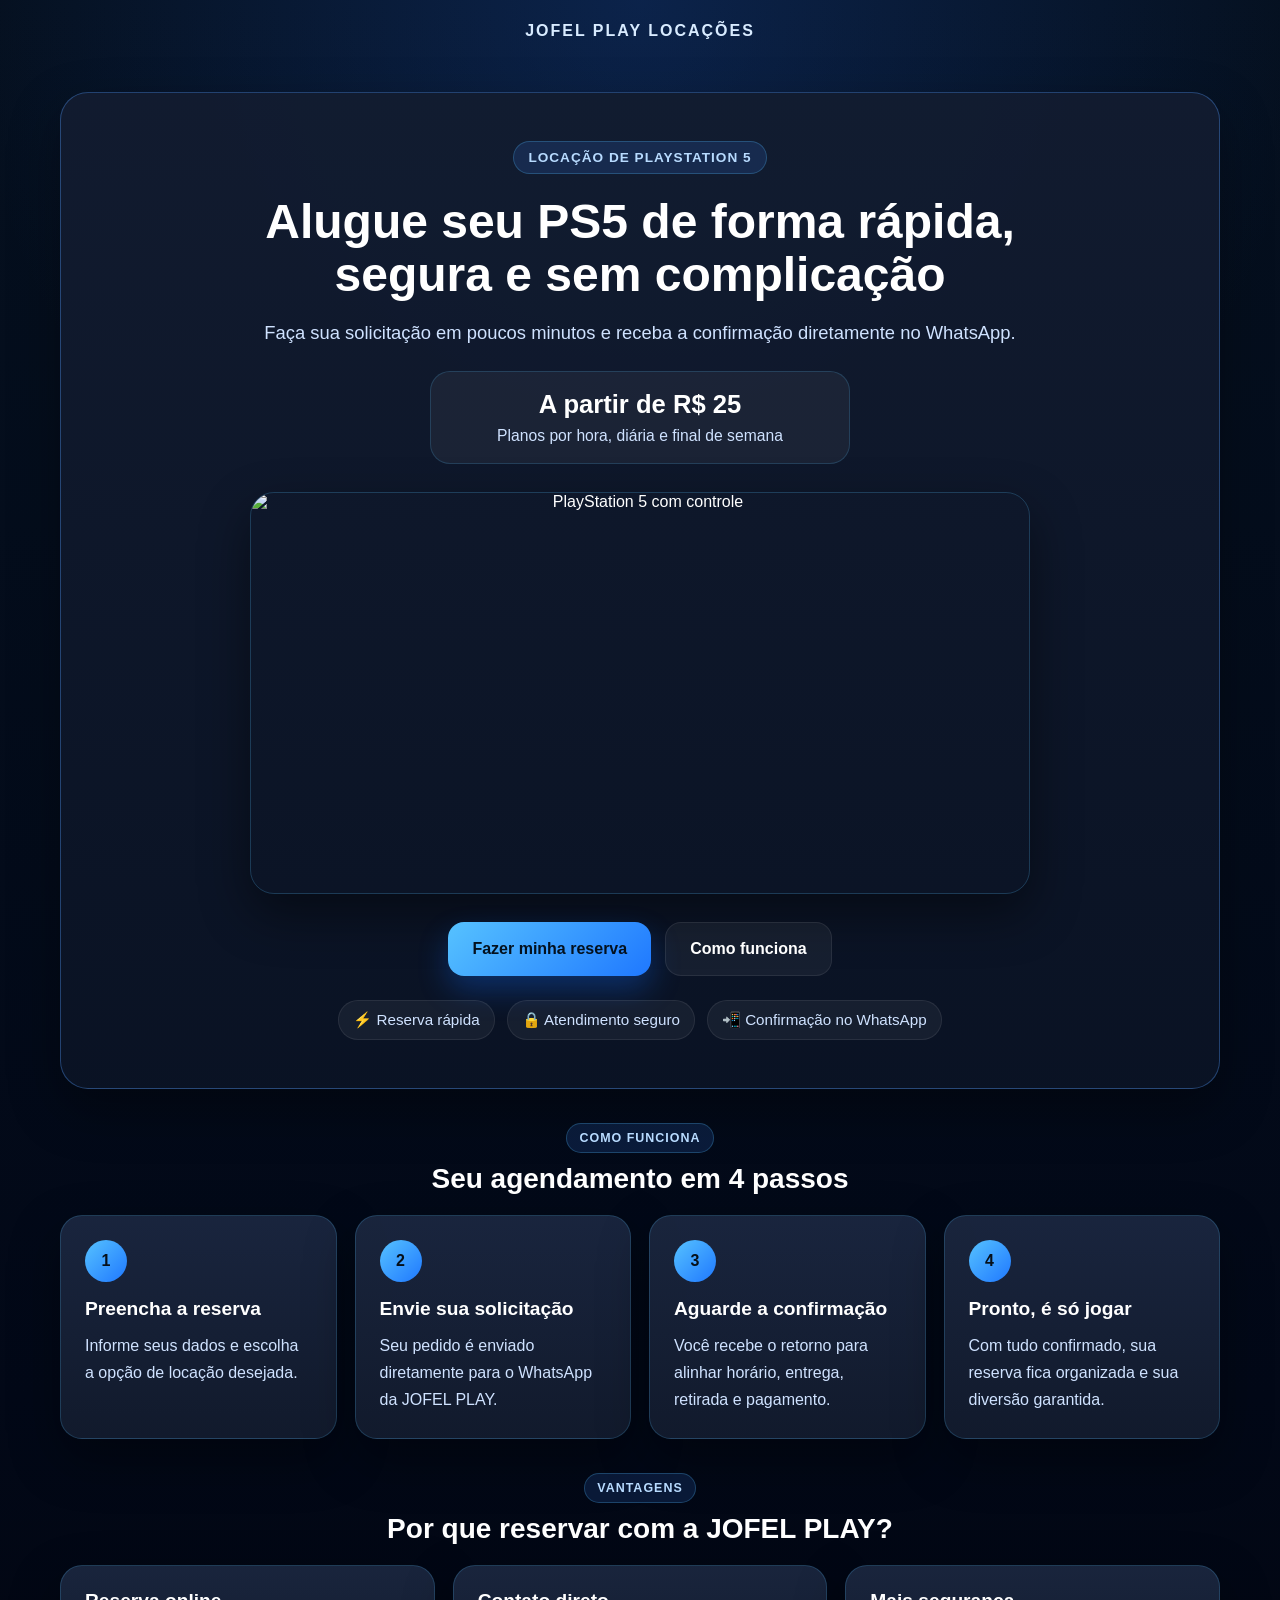
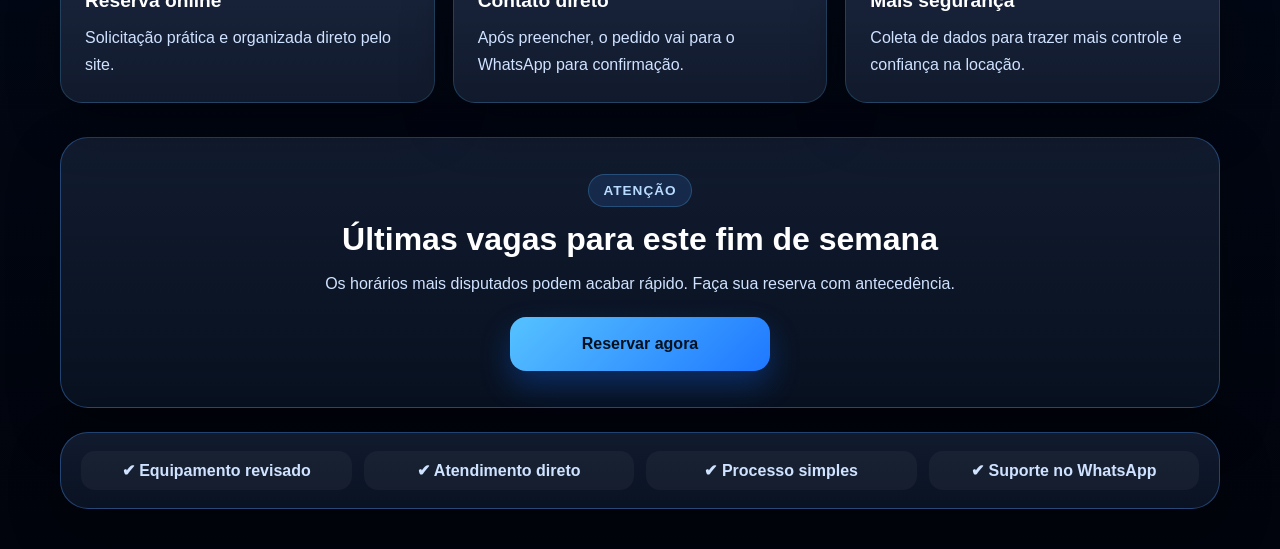
==== index.html @ be41239e "Update index.html" ====
<!DOCTYPE html>
<html lang="pt-BR">
<head>
  <meta charset="UTF-8" />
  <meta name="viewport" content="width=device-width, initial-scale=1.0" />
  <title>JOFEL PLAY LOCAÇÕES</title>
  <link rel="stylesheet" href="style.css" />
</head>
<body class="landing-body">
  <header class="topbar topbar-home">
    <div class="brand">JOFEL PLAY LOCAÇÕES</div>
  </header>

  <main class="hero">
    <section class="hero-card hero-card-pro">
      <div class="hero-badge">Locação de PlayStation 5</div>

      <h1 class="hero-title">
        Alugue seu PS5 de forma rápida, segura e sem complicação
      </h1>

      <p class="hero-subtitle">
        Faça sua solicitação em poucos minutos e receba a confirmação diretamente no WhatsApp.
      </p>

      <div class="hero-price-box">
        <span class="price-highlight">A partir de R$ 25</span>
        <span class="price-text">Planos por hora, diária e final de semana</span>
      </div>

      <div class="hero-media">
        <img
          src="https://images.unsplash.com/photo-1606144042614-b2417e99c4e3?auto=format&fit=crop&w=1200&q=80"
          alt="PlayStation 5 com controle"
        />
      </div>

      <div class="hero-actions">
        <a href="reserva.html" class="btn-primary">Fazer minha reserva</a>
        <a href="#como-funciona" class="btn-secondary">Como funciona</a>
      </div>

      <div class="hero-mini-infos">
        <div class="mini-info">⚡ Reserva rápida</div>
        <div class="mini-info">🔒 Atendimento seguro</div>
        <div class="mini-info">📲 Confirmação no WhatsApp</div>
      </div>
    </section>

    <section class="steps" id="como-funciona">
      <div class="section-title-wrap">
        <span class="section-tag">Como funciona</span>
        <h2>Seu agendamento em 4 passos</h2>
      </div>

      <div class="steps-grid">
        <div class="step-card">
          <span class="step-number">1</span>
          <h3>Preencha a reserva</h3>
          <p>Informe seus dados e escolha a opção de locação desejada.</p>
        </div>

        <div class="step-card">
          <span class="step-number">2</span>
          <h3>Envie sua solicitação</h3>
          <p>Seu pedido é enviado diretamente para o WhatsApp da JOFEL PLAY.</p>
        </div>

        <div class="step-card">
          <span class="step-number">3</span>
          <h3>Aguarde a confirmação</h3>
          <p>Você recebe o retorno para alinhar horário, entrega, retirada e pagamento.</p>
        </div>

        <div class="step-card">
          <span class="step-number">4</span>
          <h3>Pronto, é só jogar</h3>
          <p>Com tudo confirmado, sua reserva fica organizada e sua diversão garantida.</p>
        </div>
      </div>
    </section>

    <section class="benefits">
      <div class="section-title-wrap">
        <span class="section-tag">Vantagens</span>
        <h2>Por que reservar com a JOFEL PLAY?</h2>
      </div>

      <div class="benefits-grid benefits-grid-compact">
        <div class="info-card">
          <h3>Reserva online</h3>
          <p>Solicitação prática e organizada direto pelo site.</p>
        </div>

        <div class="info-card">
          <h3>Contato direto</h3>
          <p>Após preencher, o pedido vai para o WhatsApp para confirmação.</p>
        </div>

        <div class="info-card">
          <h3>Mais segurança</h3>
          <p>Coleta de dados para trazer mais controle e confiança na locação.</p>
        </div>
      </div>
    </section>

    <section class="urgency-box urgency-box-strong">
      <span class="urgency-badge">Atenção</span>
      <h2>Últimas vagas para este fim de semana</h2>
      <p>
        Os horários mais disputados podem acabar rápido. Faça sua reserva com antecedência.
      </p>
      <a href="reserva.html" class="btn-primary large-btn">Reservar agora</a>
    </section>

    <section class="trust-strip trust-strip-bottom">
      <div class="trust-item">✔ Equipamento revisado</div>
      <div class="trust-item">✔ Atendimento direto</div>
      <div class="trust-item">✔ Processo simples</div>
      <div class="trust-item">✔ Suporte no WhatsApp</div>
    </section>
  </main>

  <script src="script.js"></script>
</body>
</html>
---- style.css ----
* {
  margin: 0;
  padding: 0;
  box-sizing: border-box;
}

:root {
  --bg-main: #020817;
  --bg-secondary: #0b1220;
  --card: rgba(18, 28, 48, 0.95);
  --card-soft: rgba(33, 47, 74, 0.9);
  --border: rgba(80, 155, 255, 0.35);
  --text: #ffffff;
  --text-soft: #cfe2ff;
  --text-muted: #9bb7de;
  --blue-1: #56c2ff;
  --blue-2: #1f78ff;
  --blue-3: #0a4ecc;
  --shadow: 0 20px 50px rgba(0, 0, 0, 0.35);
  --radius-xl: 28px;
  --radius-lg: 22px;
  --radius-md: 16px;
  --radius-sm: 12px;
}

html {
  scroll-behavior: smooth;
}

body {
  font-family: Arial, Helvetica, sans-serif;
  background:
    radial-gradient(circle at top, rgba(28, 84, 187, 0.28), transparent 30%),
    linear-gradient(180deg, #05101f 0%, #020817 65%, #01040c 100%);
  color: var(--text);
  min-height: 100vh;
}

a {
  text-decoration: none;
}

img {
  max-width: 100%;
  display: block;
}

.topbar {
  width: 100%;
  max-width: 1200px;
  margin: 0 auto;
  padding: 22px 20px;
  display: flex;
  justify-content: space-between;
  align-items: center;
  gap: 12px;
}

.topbar-home {
  justify-content: center;
}

.brand {
  font-size: 1rem;
  font-weight: 800;
  letter-spacing: 2px;
  color: #d8ebff;
}

.top-btn {
  background: linear-gradient(135deg, var(--blue-1), var(--blue-2));
  color: #03111f;
  padding: 12px 18px;
  border-radius: 14px;
  font-weight: 800;
  font-size: 0.95rem;
  box-shadow: var(--shadow);
}

.hero,
.reserve-wrapper {
  width: 100%;
  max-width: 1200px;
  margin: 0 auto;
  padding: 10px 20px 40px;
}

.hero-card,
.form-card,
.notice-card,
.cta-box,
.reserve-header,
.trust-strip,
.urgency-box,
.security-card {
  background: linear-gradient(180deg, rgba(18, 28, 48, 0.96), rgba(10, 19, 36, 0.96));
  border: 1px solid var(--border);
  border-radius: var(--radius-xl);
  box-shadow: var(--shadow);
}

.hero-card {
  padding: 48px 32px;
  text-align: center;
  margin-top: 20px;
}

.hero-card-pro {
  overflow: hidden;
}

.hero-badge,
.section-tag,
.urgency-badge {
  display: inline-block;
  padding: 8px 14px;
  border-radius: 999px;
  background: rgba(63, 137, 255, 0.15);
  border: 1px solid rgba(86, 194, 255, 0.25);
  color: #b8dbff;
  font-size: 0.85rem;
  font-weight: 700;
  letter-spacing: 1px;
  text-transform: uppercase;
}

.hero-title {
  font-size: 3rem;
  line-height: 1.1;
  font-weight: 900;
  max-width: 920px;
  margin: 22px auto 16px;
}

.hero-subtitle {
  font-size: 1.15rem;
  color: var(--text-soft);
  max-width: 760px;
  margin: 0 auto;
  line-height: 1.6;
}

.hero-price-box {
  margin: 24px auto 0;
  max-width: 420px;
  display: flex;
  flex-direction: column;
  gap: 8px;
  padding: 18px;
  border-radius: 20px;
  background: rgba(255, 255, 255, 0.05);
  border: 1px solid rgba(86, 194, 255, 0.18);
}

.price-highlight {
  font-size: 1.6rem;
  font-weight: 900;
  color: #ffffff;
}

.price-text {
  color: var(--text-soft);
  font-size: 0.98rem;
}

.hero-media {
  width: 100%;
  max-width: 780px;
  margin: 28px auto 0;
  border-radius: 24px;
  overflow: hidden;
  border: 1px solid rgba(86, 194, 255, 0.22);
  box-shadow: 0 20px 50px rgba(0, 0, 0, 0.45);
}

.hero-media img {
  width: 100%;
  height: 400px;
  object-fit: cover;
}

.hero-actions {
  margin-top: 28px;
  display: flex;
  justify-content: center;
  gap: 14px;
  flex-wrap: wrap;
}

.hero-mini-infos {
  margin-top: 24px;
  display: flex;
  justify-content: center;
  gap: 12px;
  flex-wrap: wrap;
}

.mini-info {
  padding: 10px 14px;
  border-radius: 999px;
  background: rgba(255, 255, 255, 0.05);
  color: var(--text-soft);
  border: 1px solid rgba(255, 255, 255, 0.08);
  font-size: 0.95rem;
}

.btn-primary,
.btn-secondary {
  min-height: 54px;
  padding: 15px 24px;
  border-radius: 16px;
  font-weight: 800;
  font-size: 1rem;
  display: inline-flex;
  align-items: center;
  justify-content: center;
  transition: 0.2s ease;
}

.btn-primary {
  background: linear-gradient(135deg, var(--blue-1), var(--blue-2));
  color: #03111f;
  box-shadow: 0 14px 30px rgba(18, 110, 255, 0.3);
}

.btn-primary:hover {
  transform: translateY(-2px);
}

.btn-secondary {
  background: rgba(255, 255, 255, 0.05);
  color: var(--text);
  border: 1px solid rgba(255, 255, 255, 0.08);
}

.trust-strip {
  margin-top: 24px;
  padding: 18px 20px;
  display: grid;
  grid-template-columns: repeat(4, 1fr);
  gap: 12px;
}

.trust-item {
  text-align: center;
  color: var(--text-soft);
  font-weight: 700;
  padding: 10px;
  border-radius: 14px;
  background: rgba(255, 255, 255, 0.04);
}

.section-title-wrap {
  text-align: center;
  margin-bottom: 20px;
}

.section-title-wrap h2 {
  font-size: 1.75rem;
  margin-top: 10px;
}

.section-tag {
  font-size: 0.78rem;
  padding: 7px 12px;
}

.benefits,
.steps,
.security-section {
  margin-top: 34px;
}

.benefits-grid,
.steps-grid {
  display: grid;
  grid-template-columns: repeat(4, 1fr);
  gap: 18px;
}

.security-grid {
  display: grid;
  grid-template-columns: repeat(3, 1fr);
  gap: 18px;
}

.info-card,
.step-card,
.security-card {
  background: linear-gradient(180deg, rgba(26, 38, 63, 0.96), rgba(18, 27, 46, 0.96));
  border: 1px solid rgba(86, 194, 255, 0.2);
  border-radius: var(--radius-lg);
  padding: 24px;
  box-shadow: var(--shadow);
}

.info-card h3,
.step-card h3,
.security-card h3 {
  font-size: 1.2rem;
  margin-bottom: 12px;
}

.info-card p,
.step-card p,
.security-card p,
.notice-card li,
.reserve-header p,
.urgency-box p,
.cta-box p {
  color: var(--text-soft);
  line-height: 1.7;
}

.step-number {
  width: 42px;
  height: 42px;
  display: inline-flex;
  align-items: center;
  justify-content: center;
  background: linear-gradient(135deg, var(--blue-1), var(--blue-2));
  color: #06101a;
  border-radius: 50%;
  font-weight: 900;
  margin-bottom: 16px;
}

.urgency-box {
  margin-top: 34px;
  padding: 36px 28px;
  text-align: center;
}

.urgency-box h2 {
  font-size: 2rem;
  margin-top: 14px;
  margin-bottom: 12px;
}

.cta-box {
  margin-top: 34px;
  padding: 36px 28px;
  text-align: center;
}

.cta-box h2 {
  font-size: 2rem;
  margin-bottom: 12px;
}

.cta-box-strong {
  margin-bottom: 20px;
}

.large-btn {
  min-width: 260px;
  margin-top: 20px;
}

.reserve-header {
  padding: 30px 24px;
  margin-top: 16px;
  margin-bottom: 24px;
}

.reserve-header h1 {
  font-size: 2.2rem;
  margin: 14px 0 12px;
}

.form-card {
  padding: 24px;
}

.reserve-form {
  width: 100%;
}

.form-grid {
  display: grid;
  grid-template-columns: repeat(2, 1fr);
  gap: 18px;
}

.form-group {
  display: flex;
  flex-direction: column;
}

.form-group.full {
  grid-column: 1 / -1;
}

.form-group label {
  margin-bottom: 9px;
  color: #d8e9ff;
  font-weight: 700;
}

.form-group input,
.form-group select,
.form-group textarea {
  width: 100%;
  border: 1px solid rgba(130, 174, 255, 0.2);
  background: rgba(255, 255, 255, 0.06);
  color: white;
  padding: 16px 16px;
  border-radius: 16px;
  outline: none;
  font-size: 1rem;
}

.form-group input::placeholder,
.form-group textarea::placeholder {
  color: #b5c9e8;
}

.form-group input:focus,
.form-group select:focus,
.form-group textarea:focus {
  border-color: rgba(86, 194, 255, 0.7);
  box-shadow: 0 0 0 3px rgba(86, 194, 255, 0.12);
}

.form-group select option {
  color: #000;
}

.checks {
  margin-top: 22px;
  display: flex;
  flex-direction: column;
  gap: 12px;
}

.check-item {
  display: flex;
  align-items: flex-start;
  gap: 10px;
  color: var(--text-soft);
  line-height: 1.5;
}

.check-item input {
  margin-top: 4px;
  transform: scale(1.15);
}

.form-actions {
  margin-top: 24px;
  display: flex;
  gap: 14px;
  flex-wrap: wrap;
}

.submit-btn {
  border: none;
  cursor: pointer;
}

.notice-card {
  margin-top: 24px;
  padding: 24px;
}

.notice-card h2 {
  margin-bottom: 12px;
}

.notice-card ul {
  padding-left: 18px;
}

.notice-card li + li {
  margin-top: 8px;
}

.success-message {
  margin-top: 20px;
  padding: 16px 18px;
  border-radius: 16px;
  background: rgba(20, 130, 70, 0.18);
  border: 1px solid rgba(72, 220, 120, 0.35);
  color: #d8ffe7;
  font-weight: 700;
}

@media (max-width: 980px) {
  .hero-title {
    font-size: 2.3rem;
  }

  .benefits-grid,
  .steps-grid {
    grid-template-columns: repeat(2, 1fr);
  }

  .security-grid,
  .trust-strip {
    grid-template-columns: repeat(2, 1fr);
  }

  .hero-media img {
    height: 320px;
  }
}

@media (max-width: 768px) {
  .topbar {
    padding: 18px 14px;
    flex-direction: column;
    align-items: stretch;
  }

  .topbar-home {
    align-items: center;
  }

  .brand {
    text-align: center;
    font-size: 0.95rem;
  }

  .top-btn {
    text-align: center;
  }

  .hero,
  .reserve-wrapper {
    padding: 6px 14px 28px;
  }

  .hero-card {
    padding: 32px 16px;
  }

  .hero-title {
    font-size: 1.9rem;
  }

  .hero-subtitle {
    font-size: 1rem;
  }

  .hero-price-box {
    padding: 16px;
  }

  .price-highlight {
    font-size: 1.35rem;
  }

  .hero-media {
    margin-top: 22px;
    border-radius: 18px;
  }

  .hero-media img {
    height: 220px;
  }

  .benefits-grid,
  .steps-grid,
  .form-grid,
  .security-grid,
  .trust-strip {
    grid-template-columns: 1fr;
  }

  .hero-mini-infos {
    flex-direction: column;
  }

  .mini-info {
    width: 100%;
  }

  .section-title-wrap {
    margin-bottom: 16px;
  }

  .section-title-wrap h2 {
    font-size: 1.35rem;
    margin-top: 8px;
  }

  .section-tag,
  .urgency-badge {
    font-size: 0.72rem;
    padding: 6px 11px;
  }

  .info-card,
  .step-card,
  .security-card {
    padding: 18px;
  }

  .info-card h3,
  .step-card h3,
  .security-card h3 {
    font-size: 1rem;
  }

  .info-card p,
  .step-card p,
  .security-card p {
    font-size: 0.95rem;
    line-height: 1.6;
  }

  .urgency-box h2,
  .cta-box h2,
  .reserve-header h1 {
    font-size: 1.55rem;
  }

  .trust-strip,
  .form-card,
  .notice-card,
  .reserve-header,
  .cta-box,
  .urgency-box {
    padding: 18px;
  }

  .btn-primary,
  .btn-secondary {
    width: 100%;
  }

  .form-actions,
  .hero-actions {
    flex-direction: column;
  }

  .large-btn {
    min-width: 100%;
  }
}

/* ===== AJUSTES PROFISSIONAIS MOBILE ===== */
body {
  overflow-x: hidden;
}

.benefits-grid-compact {
  grid-template-columns: repeat(3, 1fr);
}

.urgency-box-strong {
  background: linear-gradient(180deg, rgba(18, 28, 48, 0.98), rgba(8, 17, 32, 0.98));
}

.mobile-sticky-cta {
  display: none;
}

@media (max-width: 768px) {
  .topbar {
    padding: 14px 14px 8px;
  }

  .hero,
  .reserve-wrapper {
    padding: 4px 12px 88px;
  }

  .hero-card {
    padding: 18px 14px;
    margin-top: 8px;
    border-radius: 24px;
  }

  .hero-badge {
    font-size: 0.68rem;
    padding: 6px 10px;
  }

  .hero-title {
    font-size: 1.42rem;
    line-height: 1.2;
    margin: 14px auto 10px;
    max-width: 100%;
  }

  .hero-subtitle {
    font-size: 0.92rem;
    line-height: 1.5;
    max-width: 100%;
  }

  .hero-price-box {
    margin-top: 16px;
    padding: 12px;
    border-radius: 16px;
    gap: 4px;
  }

  .price-highlight {
    font-size: 1.18rem;
  }

  .price-text {
    font-size: 0.86rem;
  }

  .hero-media {
    margin-top: 16px;
    border-radius: 16px;
  }

  .hero-media img {
    height: 180px;
  }

  .hero-actions {
    margin-top: 16px;
    gap: 10px;
  }

  .hero-mini-infos {
    margin-top: 14px;
    gap: 8px;
  }

  .mini-info {
    width: 100%;
    font-size: 0.9rem;
    padding: 10px 12px;
  }

  .trust-strip {
    margin-top: 14px;
    padding: 14px;
    gap: 8px;
    border-radius: 22px;
  }

  .trust-item {
    padding: 12px 10px;
    font-size: 0.92rem;
  }

  .benefits,
  .steps,
  .security-section,
  .urgency-box,
  .cta-box {
    margin-top: 18px;
  }

  .section-title-wrap {
    margin-bottom: 12px;
  }

  .section-tag,
  .urgency-badge {
    font-size: 0.68rem;
    padding: 6px 10px;
  }

  .section-title-wrap h2,
  .urgency-box h2,
  .cta-box h2,
  .reserve-header h1 {
    font-size: 1.28rem;
    line-height: 1.25;
  }

  .benefits-grid,
  .benefits-grid-compact,
  .steps-grid,
  .form-grid,
  .security-grid,
  .trust-strip {
    grid-template-columns: 1fr;
  }

  .info-card,
  .step-card,
  .security-card,
  .urgency-box,
  .cta-box,
  .form-card,
  .notice-card,
  .reserve-header {
    padding: 16px;
    border-radius: 20px;
  }

  .info-card h3,
  .step-card h3,
  .security-card h3 {
    font-size: 1rem;
    margin-bottom: 8px;
  }

  .info-card p,
  .step-card p,
  .security-card p,
  .notice-card li,
  .reserve-header p,
  .urgency-box p,
  .cta-box p {
    font-size: 0.93rem;
    line-height: 1.55;
  }

  .step-number {
    width: 38px;
    height: 38px;
    margin-bottom: 12px;
    font-size: 1rem;
  }

  .btn-primary,
  .btn-secondary {
    width: 100%;
    min-height: 50px;
    padding: 14px 18px;
    border-radius: 15px;
    font-size: 0.98rem;
  }

  .form-actions,
  .hero-actions {
    flex-direction: column;
  }

  .large-btn {
    min-width: 100%;
    margin-top: 14px;
  }

  .reserve-header {
    margin-top: 8px;
    margin-bottom: 14px;
  }

  .form-grid {
    gap: 14px;
  }

  .form-group label {
    font-size: 0.92rem;
    margin-bottom: 7px;
  }

  .form-group input,
  .form-group select,
  .form-group textarea {
    padding: 14px 14px;
    font-size: 16px;
    border-radius: 14px;
  }

  .checks {
    margin-top: 18px;
    gap: 10px;
  }

  .check-item {
    font-size: 0.92rem;
  }

  .notice-card {
    margin-top: 16px;
  }

  .mobile-sticky-cta {
    position: fixed;
    left: 12px;
    right: 12px;
    bottom: 12px;
    z-index: 999;
    display: flex;
    align-items: center;
    justify-content: center;
    min-height: 54px;
    border-radius: 16px;
    background: linear-gradient(135deg, var(--blue-1), var(--blue-2));
    color: #03111f;
    font-weight: 900;
    font-size: 1rem;
    box-shadow: 0 16px 32px rgba(18, 110, 255, 0.35);
  }

  .mobile-sticky-cta:hover {
    transform: none;
  }
}
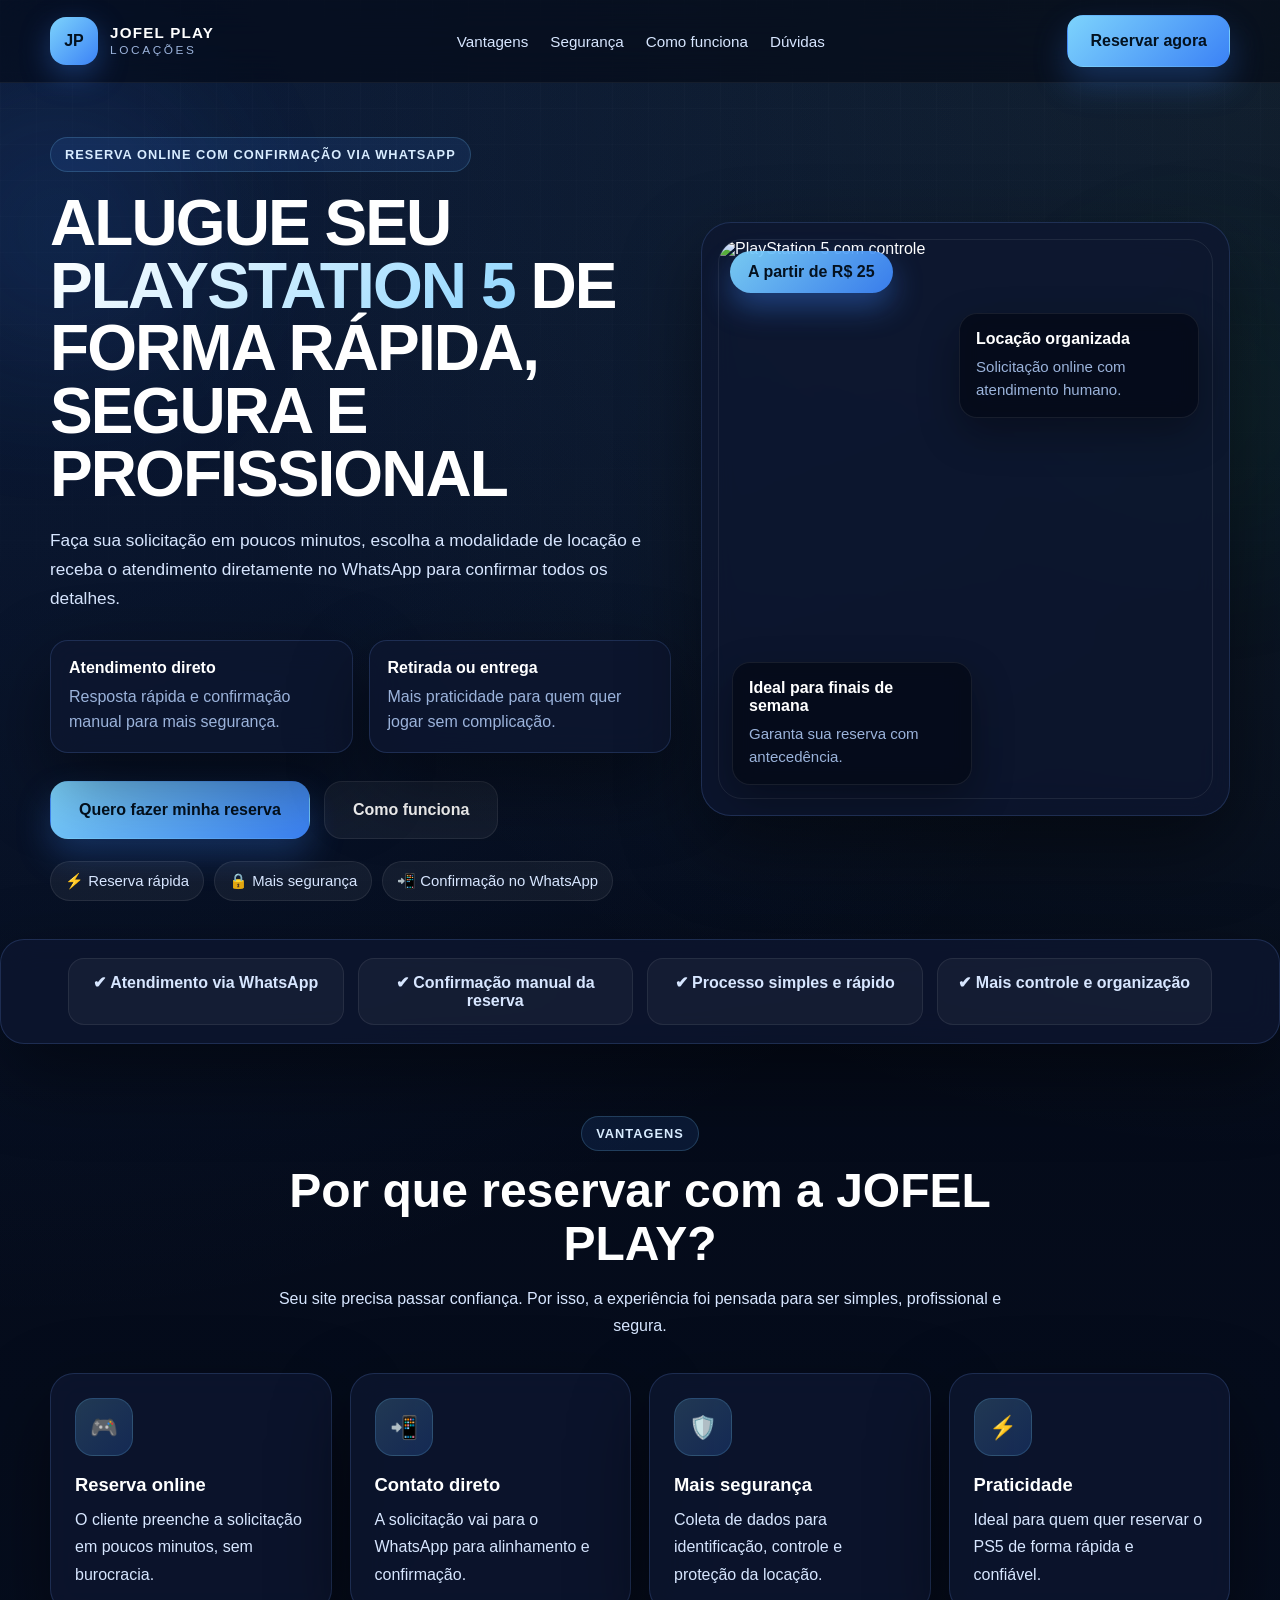
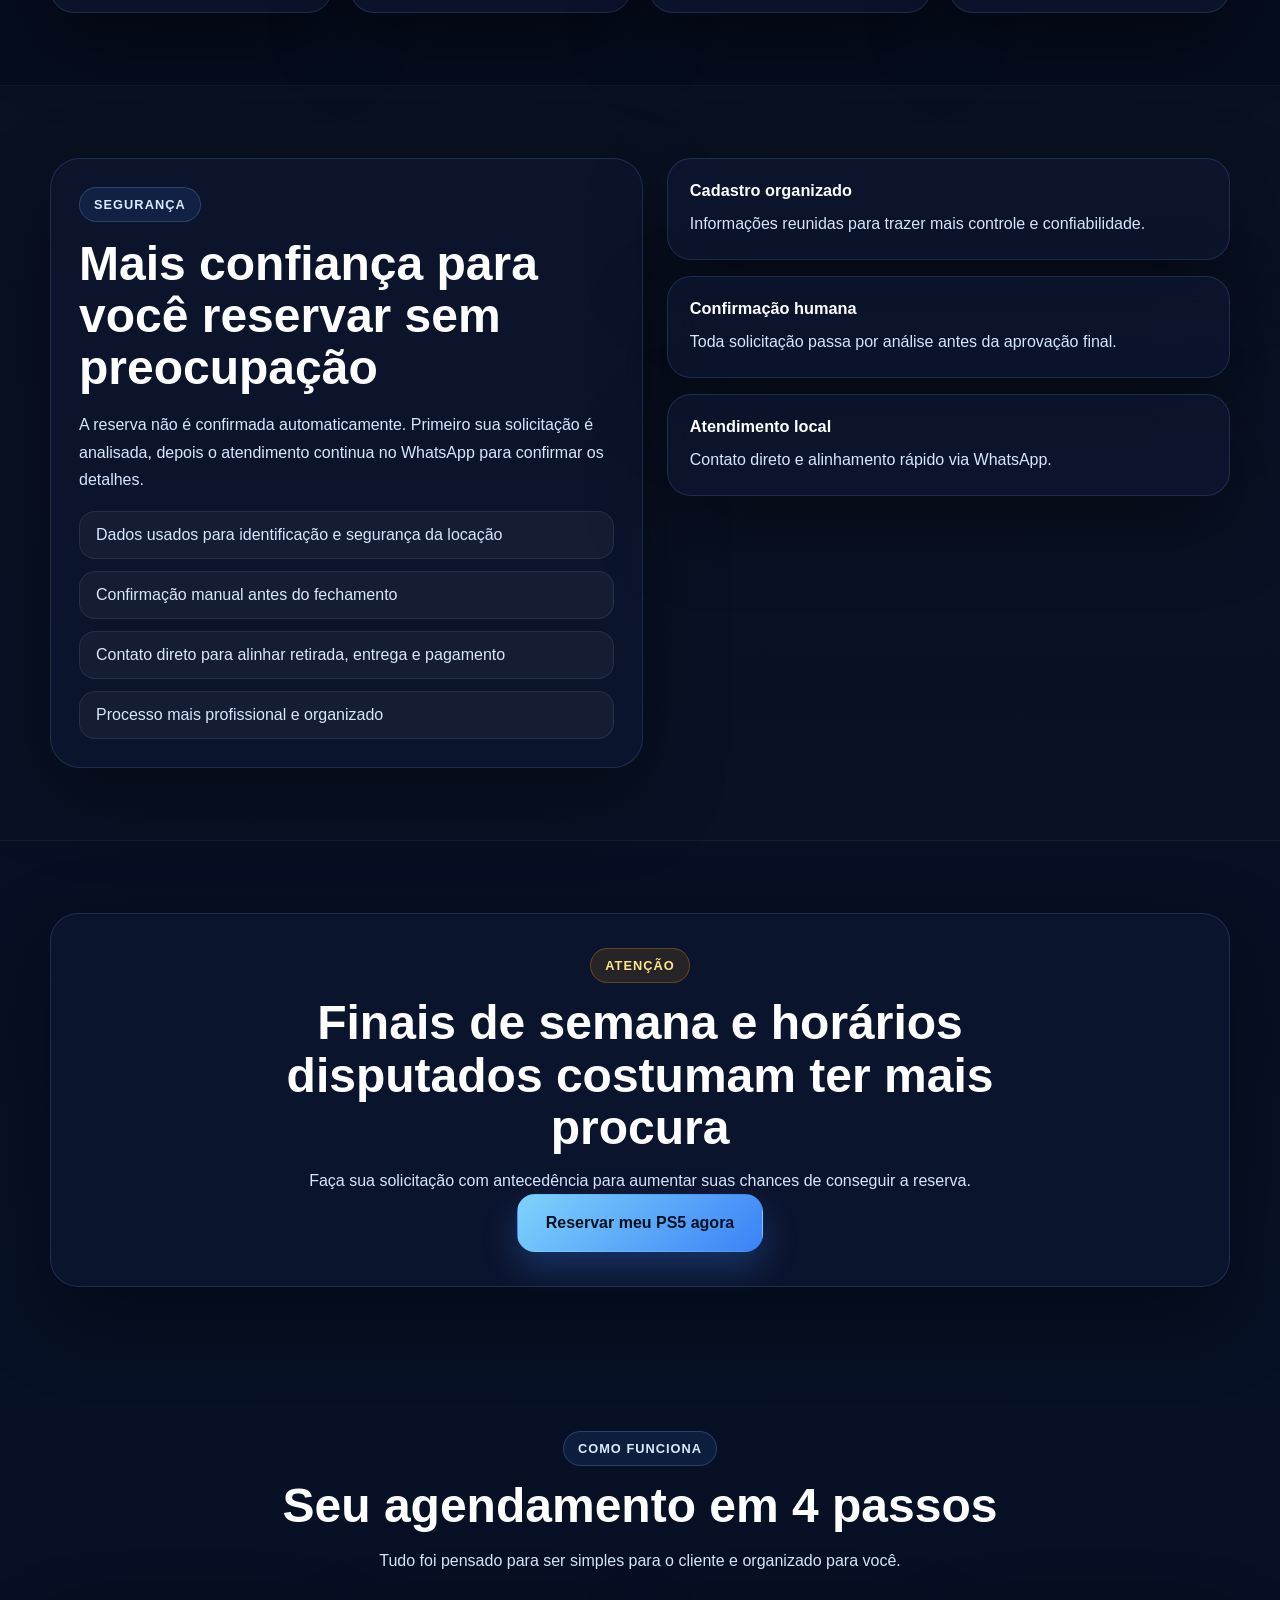
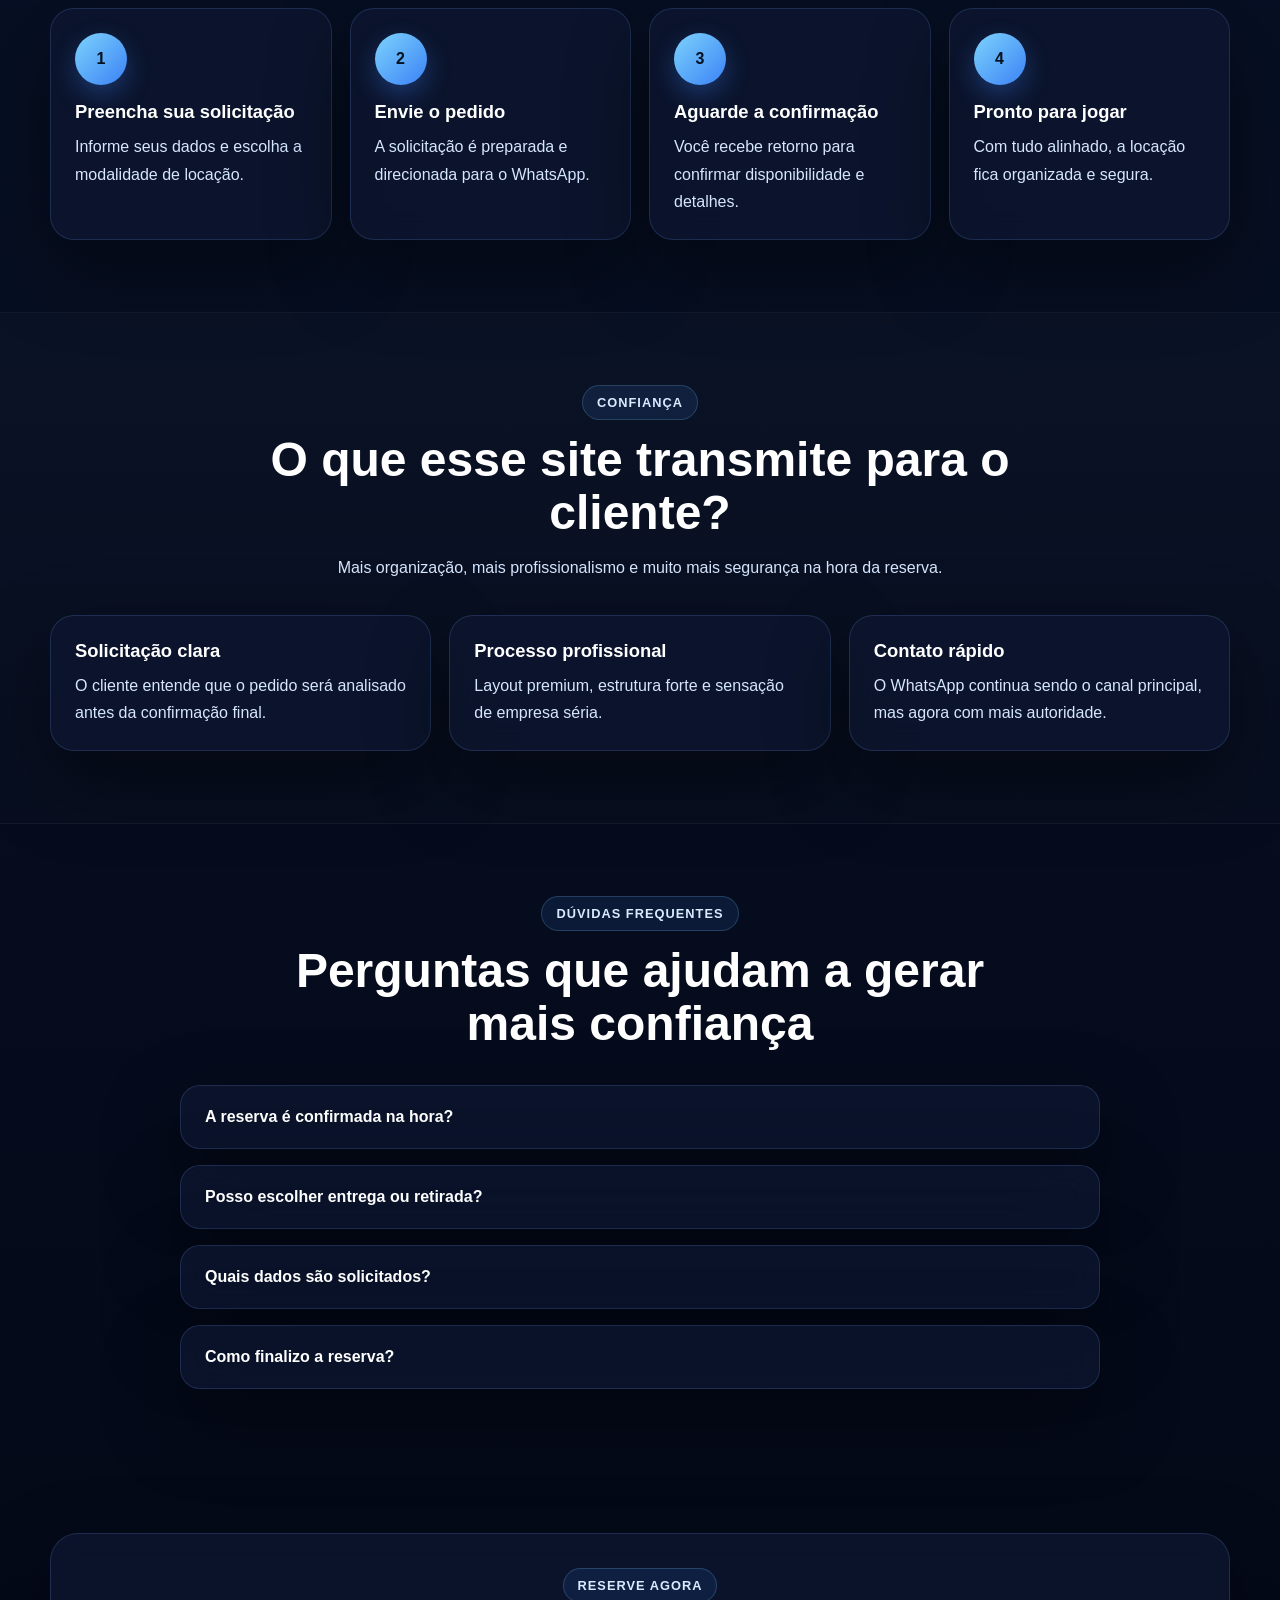
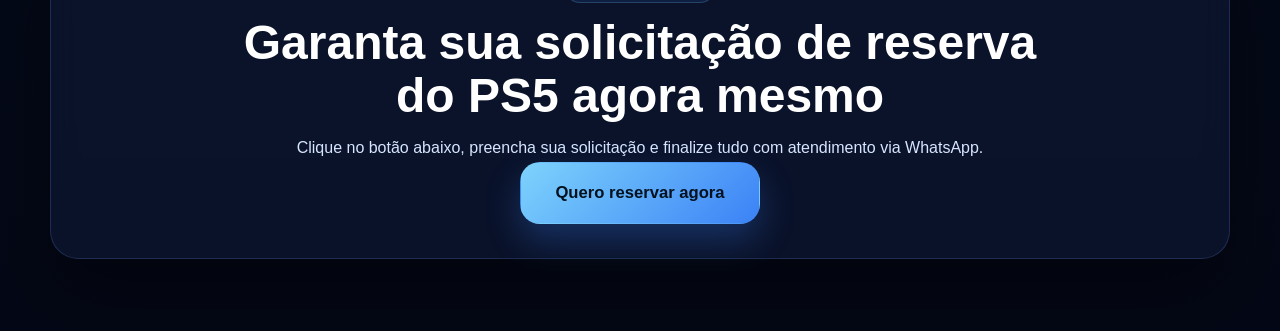
==== commit a961cb0f: "Update index.html" ====
--- a/index.html
+++ b/index.html
@@ -3,121 +3,316 @@
 <head>
   <meta charset="UTF-8" />
   <meta name="viewport" content="width=device-width, initial-scale=1.0" />
-  <title>JOFEL PLAY LOCAÇÕES</title>
+  <title>JOFEL PLAY LOCAÇÕES | Aluguel de PS5 com Reserva Online</title>
+  <meta
+    name="description"
+    content="Reserve seu PlayStation 5 com a JOFEL PLAY LOCAÇÕES. Solicitação rápida, atendimento via WhatsApp, retirada ou entrega e confirmação manual."
+  />
   <link rel="stylesheet" href="style.css" />
 </head>
-<body class="landing-body">
-  <header class="topbar topbar-home">
-    <div class="brand">JOFEL PLAY LOCAÇÕES</div>
+<body class="site-body">
+  <div class="bg-orb orb-1"></div>
+  <div class="bg-orb orb-2"></div>
+  <div class="bg-grid"></div>
+
+  <header class="topbar">
+    <div class="container topbar-inner">
+      <a href="index.html" class="brand">
+        <span class="brand-badge">JP</span>
+        <span class="brand-text">
+          <strong>JOFEL PLAY</strong>
+          <small>LOCAÇÕES</small>
+        </span>
+      </a>
+
+      <nav class="nav-desktop">
+        <a href="#vantagens">Vantagens</a>
+        <a href="#seguranca">Segurança</a>
+        <a href="#como-funciona">Como funciona</a>
+        <a href="#duvidas">Dúvidas</a>
+      </nav>
+
+      <a href="reserva.html" class="btn btn-primary">Reservar agora</a>
+    </div>
   </header>
 
-  <main class="hero">
-    <section class="hero-card hero-card-pro">
-      <div class="hero-badge">Locação de PlayStation 5</div>
-
-      <h1 class="hero-title">
-        Alugue seu PS5 de forma rápida, segura e sem complicação
-      </h1>
-
-      <p class="hero-subtitle">
-        Faça sua solicitação em poucos minutos e receba a confirmação diretamente no WhatsApp.
-      </p>
-
-      <div class="hero-price-box">
-        <span class="price-highlight">A partir de R$ 25</span>
-        <span class="price-text">Planos por hora, diária e final de semana</span>
-      </div>
-
-      <div class="hero-media">
-        <img
-          src="https://images.unsplash.com/photo-1606144042614-b2417e99c4e3?auto=format&fit=crop&w=1200&q=80"
-          alt="PlayStation 5 com controle"
-        />
-      </div>
-
-      <div class="hero-actions">
-        <a href="reserva.html" class="btn-primary">Fazer minha reserva</a>
-        <a href="#como-funciona" class="btn-secondary">Como funciona</a>
-      </div>
-
-      <div class="hero-mini-infos">
-        <div class="mini-info">⚡ Reserva rápida</div>
-        <div class="mini-info">🔒 Atendimento seguro</div>
-        <div class="mini-info">📲 Confirmação no WhatsApp</div>
-      </div>
-    </section>
-
-    <section class="steps" id="como-funciona">
-      <div class="section-title-wrap">
-        <span class="section-tag">Como funciona</span>
-        <h2>Seu agendamento em 4 passos</h2>
-      </div>
-
-      <div class="steps-grid">
-        <div class="step-card">
-          <span class="step-number">1</span>
-          <h3>Preencha a reserva</h3>
-          <p>Informe seus dados e escolha a opção de locação desejada.</p>
-        </div>
-
-        <div class="step-card">
-          <span class="step-number">2</span>
-          <h3>Envie sua solicitação</h3>
-          <p>Seu pedido é enviado diretamente para o WhatsApp da JOFEL PLAY.</p>
-        </div>
-
-        <div class="step-card">
-          <span class="step-number">3</span>
-          <h3>Aguarde a confirmação</h3>
-          <p>Você recebe o retorno para alinhar horário, entrega, retirada e pagamento.</p>
-        </div>
-
-        <div class="step-card">
-          <span class="step-number">4</span>
-          <h3>Pronto, é só jogar</h3>
-          <p>Com tudo confirmado, sua reserva fica organizada e sua diversão garantida.</p>
-        </div>
-      </div>
-    </section>
-
-    <section class="benefits">
-      <div class="section-title-wrap">
-        <span class="section-tag">Vantagens</span>
-        <h2>Por que reservar com a JOFEL PLAY?</h2>
-      </div>
-
-      <div class="benefits-grid benefits-grid-compact">
-        <div class="info-card">
-          <h3>Reserva online</h3>
-          <p>Solicitação prática e organizada direto pelo site.</p>
-        </div>
-
-        <div class="info-card">
-          <h3>Contato direto</h3>
-          <p>Após preencher, o pedido vai para o WhatsApp para confirmação.</p>
-        </div>
-
-        <div class="info-card">
-          <h3>Mais segurança</h3>
-          <p>Coleta de dados para trazer mais controle e confiança na locação.</p>
-        </div>
-      </div>
-    </section>
-
-    <section class="urgency-box urgency-box-strong">
-      <span class="urgency-badge">Atenção</span>
-      <h2>Últimas vagas para este fim de semana</h2>
-      <p>
-        Os horários mais disputados podem acabar rápido. Faça sua reserva com antecedência.
-      </p>
-      <a href="reserva.html" class="btn-primary large-btn">Reservar agora</a>
-    </section>
-
-    <section class="trust-strip trust-strip-bottom">
-      <div class="trust-item">✔ Equipamento revisado</div>
-      <div class="trust-item">✔ Atendimento direto</div>
-      <div class="trust-item">✔ Processo simples</div>
-      <div class="trust-item">✔ Suporte no WhatsApp</div>
+  <main>
+    <section class="hero-section">
+      <div class="container hero-grid">
+        <div class="hero-copy reveal">
+          <span class="pill">Reserva online com confirmação via WhatsApp</span>
+
+          <h1>
+            ALUGUE SEU <span>PLAYSTATION 5</span> DE FORMA
+            RÁPIDA, SEGURA E PROFISSIONAL
+          </h1>
+
+          <p class="hero-description">
+            Faça sua solicitação em poucos minutos, escolha a modalidade de locação
+            e receba o atendimento diretamente no WhatsApp para confirmar todos os detalhes.
+          </p>
+
+          <div class="hero-highlights">
+            <div class="highlight-card">
+              <strong>Atendimento direto</strong>
+              <p>Resposta rápida e confirmação manual para mais segurança.</p>
+            </div>
+            <div class="highlight-card">
+              <strong>Retirada ou entrega</strong>
+              <p>Mais praticidade para quem quer jogar sem complicação.</p>
+            </div>
+          </div>
+
+          <div class="hero-actions">
+            <a href="reserva.html" class="btn btn-primary btn-lg">Quero fazer minha reserva</a>
+            <a href="#como-funciona" class="btn btn-secondary btn-lg">Como funciona</a>
+          </div>
+
+          <div class="hero-mini-trust">
+            <span>⚡ Reserva rápida</span>
+            <span>🔒 Mais segurança</span>
+            <span>📲 Confirmação no WhatsApp</span>
+          </div>
+        </div>
+
+        <div class="hero-visual reveal">
+          <div class="hero-frame">
+            <div class="hero-badge-floating">A partir de R$ 25</div>
+
+            <img
+              src="https://images.unsplash.com/photo-1606144042614-b2417e99c4e3?auto=format&fit=crop&w=1400&q=80"
+              alt="PlayStation 5 com controle"
+            />
+
+            <div class="hero-info-box hero-info-top">
+              <strong>Locação organizada</strong>
+              <p>Solicitação online com atendimento humano.</p>
+            </div>
+
+            <div class="hero-info-box hero-info-bottom">
+              <strong>Ideal para finais de semana</strong>
+              <p>Garanta sua reserva com antecedência.</p>
+            </div>
+          </div>
+        </div>
+      </div>
+    </section>
+
+    <section class="trust-bar reveal">
+      <div class="container trust-bar-grid">
+        <div class="trust-item">✔ Atendimento via WhatsApp</div>
+        <div class="trust-item">✔ Confirmação manual da reserva</div>
+        <div class="trust-item">✔ Processo simples e rápido</div>
+        <div class="trust-item">✔ Mais controle e organização</div>
+      </div>
+    </section>
+
+    <section id="vantagens" class="section">
+      <div class="container">
+        <div class="section-heading reveal">
+          <span class="section-tag">Vantagens</span>
+          <h2>Por que reservar com a JOFEL PLAY?</h2>
+          <p>
+            Seu site precisa passar confiança. Por isso, a experiência foi pensada
+            para ser simples, profissional e segura.
+          </p>
+        </div>
+
+        <div class="cards-grid four-cols">
+          <article class="feature-card reveal">
+            <div class="icon-wrap">🎮</div>
+            <h3>Reserva online</h3>
+            <p>O cliente preenche a solicitação em poucos minutos, sem burocracia.</p>
+          </article>
+
+          <article class="feature-card reveal">
+            <div class="icon-wrap">📲</div>
+            <h3>Contato direto</h3>
+            <p>A solicitação vai para o WhatsApp para alinhamento e confirmação.</p>
+          </article>
+
+          <article class="feature-card reveal">
+            <div class="icon-wrap">🛡️</div>
+            <h3>Mais segurança</h3>
+            <p>Coleta de dados para identificação, controle e proteção da locação.</p>
+          </article>
+
+          <article class="feature-card reveal">
+            <div class="icon-wrap">⚡</div>
+            <h3>Praticidade</h3>
+            <p>Ideal para quem quer reservar o PS5 de forma rápida e confiável.</p>
+          </article>
+        </div>
+      </div>
+    </section>
+
+    <section id="seguranca" class="section section-dark">
+      <div class="container security-layout">
+        <div class="security-copy reveal">
+          <span class="section-tag">Segurança</span>
+          <h2>Mais confiança para você reservar sem preocupação</h2>
+          <p>
+            A reserva não é confirmada automaticamente. Primeiro sua solicitação é
+            analisada, depois o atendimento continua no WhatsApp para confirmar os detalhes.
+          </p>
+
+          <ul class="security-list">
+            <li>Dados usados para identificação e segurança da locação</li>
+            <li>Confirmação manual antes do fechamento</li>
+            <li>Contato direto para alinhar retirada, entrega e pagamento</li>
+            <li>Processo mais profissional e organizado</li>
+          </ul>
+        </div>
+
+        <div class="security-cards reveal">
+          <article class="glass-card">
+            <strong>Cadastro organizado</strong>
+            <p>Informações reunidas para trazer mais controle e confiabilidade.</p>
+          </article>
+
+          <article class="glass-card">
+            <strong>Confirmação humana</strong>
+            <p>Toda solicitação passa por análise antes da aprovação final.</p>
+          </article>
+
+          <article class="glass-card">
+            <strong>Atendimento local</strong>
+            <p>Contato direto e alinhamento rápido via WhatsApp.</p>
+          </article>
+        </div>
+      </div>
+    </section>
+
+    <section class="section">
+      <div class="container">
+        <div class="urgent-banner reveal">
+          <span class="section-tag warning-tag">Atenção</span>
+          <h2>Finais de semana e horários disputados costumam ter mais procura</h2>
+          <p>
+            Faça sua solicitação com antecedência para aumentar suas chances de conseguir a reserva.
+          </p>
+          <a href="reserva.html" class="btn btn-primary btn-lg">Reservar meu PS5 agora</a>
+        </div>
+      </div>
+    </section>
+
+    <section id="como-funciona" class="section">
+      <div class="container">
+        <div class="section-heading reveal">
+          <span class="section-tag">Como funciona</span>
+          <h2>Seu agendamento em 4 passos</h2>
+          <p>
+            Tudo foi pensado para ser simples para o cliente e organizado para você.
+          </p>
+        </div>
+
+        <div class="steps-grid">
+          <article class="step-card reveal">
+            <span class="step-number">1</span>
+            <h3>Preencha sua solicitação</h3>
+            <p>Informe seus dados e escolha a modalidade de locação.</p>
+          </article>
+
+          <article class="step-card reveal">
+            <span class="step-number">2</span>
+            <h3>Envie o pedido</h3>
+            <p>A solicitação é preparada e direcionada para o WhatsApp.</p>
+          </article>
+
+          <article class="step-card reveal">
+            <span class="step-number">3</span>
+            <h3>Aguarde a confirmação</h3>
+            <p>Você recebe retorno para confirmar disponibilidade e detalhes.</p>
+          </article>
+
+          <article class="step-card reveal">
+            <span class="step-number">4</span>
+            <h3>Pronto para jogar</h3>
+            <p>Com tudo alinhado, a locação fica organizada e segura.</p>
+          </article>
+        </div>
+      </div>
+    </section>
+
+    <section class="section section-dark">
+      <div class="container">
+        <div class="section-heading reveal">
+          <span class="section-tag">Confiança</span>
+          <h2>O que esse site transmite para o cliente?</h2>
+          <p>
+            Mais organização, mais profissionalismo e muito mais segurança na hora da reserva.
+          </p>
+        </div>
+
+        <div class="proof-grid">
+          <article class="proof-card reveal">
+            <h3>Solicitação clara</h3>
+            <p>O cliente entende que o pedido será analisado antes da confirmação final.</p>
+          </article>
+
+          <article class="proof-card reveal">
+            <h3>Processo profissional</h3>
+            <p>Layout premium, estrutura forte e sensação de empresa séria.</p>
+          </article>
+
+          <article class="proof-card reveal">
+            <h3>Contato rápido</h3>
+            <p>O WhatsApp continua sendo o canal principal, mas agora com mais autoridade.</p>
+          </article>
+        </div>
+      </div>
+    </section>
+
+    <section id="duvidas" class="section">
+      <div class="container">
+        <div class="section-heading reveal">
+          <span class="section-tag">Dúvidas frequentes</span>
+          <h2>Perguntas que ajudam a gerar mais confiança</h2>
+        </div>
+
+        <div class="faq-list">
+          <details class="faq-item reveal">
+            <summary>A reserva é confirmada na hora?</summary>
+            <p>
+              Não. Primeiro a solicitação é enviada, depois a JOFEL PLAY faz a análise e a confirmação via WhatsApp.
+            </p>
+          </details>
+
+          <details class="faq-item reveal">
+            <summary>Posso escolher entrega ou retirada?</summary>
+            <p>
+              Sim. Na solicitação você informa a forma de recebimento desejada.
+            </p>
+          </details>
+
+          <details class="faq-item reveal">
+            <summary>Quais dados são solicitados?</summary>
+            <p>
+              São solicitados dados importantes para identificação, segurança da locação e organização da reserva.
+            </p>
+          </details>
+
+          <details class="faq-item reveal">
+            <summary>Como finalizo a reserva?</summary>
+            <p>
+              Após enviar o pedido, o atendimento continua pelo WhatsApp para alinhar tudo com você.
+            </p>
+          </details>
+        </div>
+      </div>
+    </section>
+
+    <section class="section">
+      <div class="container">
+        <div class="final-cta reveal">
+          <span class="section-tag">Reserve agora</span>
+          <h2>Garanta sua solicitação de reserva do PS5 agora mesmo</h2>
+          <p>
+            Clique no botão abaixo, preencha sua solicitação e finalize tudo com atendimento via WhatsApp.
+          </p>
+          <a href="reserva.html" class="btn btn-primary btn-xl">Quero reservar agora</a>
+        </div>
+      </div>
     </section>
   </main>
 
--- a/style.css
+++ b/style.css
@@ -5,22 +5,30 @@
 }
 
 :root {
-  --bg-main: #020817;
-  --bg-secondary: #0b1220;
-  --card: rgba(18, 28, 48, 0.95);
-  --card-soft: rgba(33, 47, 74, 0.9);
-  --border: rgba(80, 155, 255, 0.35);
+  --bg-main: #040816;
+  --bg-2: #071126;
+  --bg-3: #0d1730;
+  --card: rgba(13, 23, 48, 0.78);
+  --card-strong: rgba(14, 25, 52, 0.94);
+  --card-soft: rgba(255, 255, 255, 0.05);
+  --stroke: rgba(115, 163, 255, 0.18);
+  --stroke-2: rgba(255, 255, 255, 0.08);
   --text: #ffffff;
-  --text-soft: #cfe2ff;
-  --text-muted: #9bb7de;
-  --blue-1: #56c2ff;
-  --blue-2: #1f78ff;
-  --blue-3: #0a4ecc;
-  --shadow: 0 20px 50px rgba(0, 0, 0, 0.35);
-  --radius-xl: 28px;
-  --radius-lg: 22px;
-  --radius-md: 16px;
-  --radius-sm: 12px;
+  --text-soft: #d7e6ff;
+  --text-muted: #9bb3db;
+  --blue-1: #7dd3fc;
+  --blue-2: #3b82f6;
+  --blue-3: #1d4ed8;
+  --blue-4: #60a5fa;
+  --warning: #f59e0b;
+  --success: #22c55e;
+  --shadow-lg: 0 30px 80px rgba(0, 0, 0, 0.45);
+  --shadow-md: 0 16px 40px rgba(0, 0, 0, 0.32);
+  --radius-xl: 30px;
+  --radius-lg: 24px;
+  --radius-md: 18px;
+  --radius-sm: 14px;
+  --container: 1180px;
 }
 
 html {
@@ -29,15 +37,17 @@
 
 body {
   font-family: Arial, Helvetica, sans-serif;
+  color: var(--text);
   background:
-    radial-gradient(circle at top, rgba(28, 84, 187, 0.28), transparent 30%),
-    linear-gradient(180deg, #05101f 0%, #020817 65%, #01040c 100%);
-  color: var(--text);
+    radial-gradient(circle at top left, rgba(59, 130, 246, 0.18), transparent 25%),
+    radial-gradient(circle at top right, rgba(125, 211, 252, 0.12), transparent 22%),
+    linear-gradient(180deg, #030712 0%, #071126 55%, #040816 100%);
   min-height: 100vh;
-}
-
-a {
-  text-decoration: none;
+  overflow-x: hidden;
+}
+
+.site-body {
+  position: relative;
 }
 
 img {
@@ -45,341 +55,677 @@
   display: block;
 }
 
+a {
+  text-decoration: none;
+  color: inherit;
+}
+
+button,
+input,
+select,
+textarea {
+  font: inherit;
+}
+
+.container {
+  width: min(var(--container), calc(100% - 32px));
+  margin: 0 auto;
+  position: relative;
+  z-index: 2;
+}
+
+.bg-grid {
+  position: fixed;
+  inset: 0;
+  background-image:
+    linear-gradient(rgba(255, 255, 255, 0.02) 1px, transparent 1px),
+    linear-gradient(90deg, rgba(255, 255, 255, 0.02) 1px, transparent 1px);
+  background-size: 36px 36px;
+  mask-image: linear-gradient(180deg, rgba(0, 0, 0, 0.8), transparent);
+  pointer-events: none;
+  z-index: 0;
+}
+
+.bg-orb {
+  position: fixed;
+  border-radius: 50%;
+  filter: blur(90px);
+  pointer-events: none;
+  z-index: 0;
+  opacity: 0.45;
+}
+
+.orb-1 {
+  width: 260px;
+  height: 260px;
+  top: 100px;
+  left: -70px;
+  background: rgba(59, 130, 246, 0.35);
+}
+
+.orb-2 {
+  width: 300px;
+  height: 300px;
+  top: 260px;
+  right: -80px;
+  background: rgba(34, 197, 94, 0.12);
+}
+
 .topbar {
-  width: 100%;
-  max-width: 1200px;
-  margin: 0 auto;
-  padding: 22px 20px;
+  position: sticky;
+  top: 0;
+  z-index: 40;
+  backdrop-filter: blur(18px);
+  background: rgba(3, 7, 18, 0.55);
+  border-bottom: 1px solid rgba(255, 255, 255, 0.06);
+}
+
+.topbar-inner {
+  min-height: 82px;
   display: flex;
+  align-items: center;
   justify-content: space-between;
+  gap: 20px;
+}
+
+.brand {
+  display: inline-flex;
   align-items: center;
   gap: 12px;
 }
 
-.topbar-home {
-  justify-content: center;
-}
-
-.brand {
-  font-size: 1rem;
-  font-weight: 800;
-  letter-spacing: 2px;
-  color: #d8ebff;
-}
-
-.top-btn {
+.brand-badge {
+  width: 48px;
+  height: 48px;
+  border-radius: 16px;
+  display: grid;
+  place-items: center;
+  font-weight: 900;
+  color: #03111f;
   background: linear-gradient(135deg, var(--blue-1), var(--blue-2));
-  color: #03111f;
-  padding: 12px 18px;
-  border-radius: 14px;
-  font-weight: 800;
-  font-size: 0.95rem;
-  box-shadow: var(--shadow);
-}
-
-.hero,
-.reserve-wrapper {
-  width: 100%;
-  max-width: 1200px;
-  margin: 0 auto;
-  padding: 10px 20px 40px;
-}
-
-.hero-card,
-.form-card,
-.notice-card,
-.cta-box,
-.reserve-header,
-.trust-strip,
-.urgency-box,
-.security-card {
-  background: linear-gradient(180deg, rgba(18, 28, 48, 0.96), rgba(10, 19, 36, 0.96));
-  border: 1px solid var(--border);
-  border-radius: var(--radius-xl);
-  box-shadow: var(--shadow);
-}
-
-.hero-card {
-  padding: 48px 32px;
-  text-align: center;
-  margin-top: 20px;
-}
-
-.hero-card-pro {
-  overflow: hidden;
-}
-
-.hero-badge,
-.section-tag,
-.urgency-badge {
-  display: inline-block;
-  padding: 8px 14px;
-  border-radius: 999px;
-  background: rgba(63, 137, 255, 0.15);
-  border: 1px solid rgba(86, 194, 255, 0.25);
-  color: #b8dbff;
-  font-size: 0.85rem;
-  font-weight: 700;
-  letter-spacing: 1px;
-  text-transform: uppercase;
-}
-
-.hero-title {
-  font-size: 3rem;
-  line-height: 1.1;
-  font-weight: 900;
-  max-width: 920px;
-  margin: 22px auto 16px;
-}
-
-.hero-subtitle {
-  font-size: 1.15rem;
-  color: var(--text-soft);
-  max-width: 760px;
-  margin: 0 auto;
-  line-height: 1.6;
-}
-
-.hero-price-box {
-  margin: 24px auto 0;
-  max-width: 420px;
+  box-shadow: 0 10px 30px rgba(59, 130, 246, 0.35);
+}
+
+.brand-text {
   display: flex;
   flex-direction: column;
-  gap: 8px;
+  line-height: 1;
+}
+
+.brand-text strong {
+  font-size: 0.95rem;
+  letter-spacing: 0.08em;
+}
+
+.brand-text small {
+  font-size: 0.74rem;
+  letter-spacing: 0.22em;
+  color: var(--text-muted);
+  margin-top: 5px;
+}
+
+.nav-desktop {
+  display: flex;
+  gap: 22px;
+  align-items: center;
+}
+
+.nav-desktop a {
+  color: var(--text-soft);
+  font-size: 0.95rem;
+  transition: 0.25s ease;
+}
+
+.nav-desktop a:hover {
+  color: #fff;
+}
+
+.btn {
+  min-height: 52px;
+  padding: 14px 22px;
+  border-radius: 16px;
+  display: inline-flex;
+  align-items: center;
+  justify-content: center;
+  gap: 10px;
+  font-weight: 800;
+  border: 1px solid transparent;
+  transition: 0.25s ease;
+  cursor: pointer;
+}
+
+.btn:hover {
+  transform: translateY(-2px);
+}
+
+.btn-primary {
+  color: #03111f;
+  background: linear-gradient(135deg, var(--blue-1), var(--blue-2));
+  box-shadow: 0 16px 34px rgba(59, 130, 246, 0.28);
+}
+
+.btn-secondary {
+  color: var(--text);
+  background: rgba(255, 255, 255, 0.05);
+  border-color: rgba(255, 255, 255, 0.08);
+}
+
+.btn-lg {
+  min-height: 58px;
+  padding: 16px 28px;
+  border-radius: 18px;
+  font-size: 1rem;
+}
+
+.btn-xl {
+  min-height: 62px;
+  padding: 18px 34px;
+  border-radius: 20px;
+  font-size: 1.04rem;
+}
+
+.hero-section {
+  padding: 54px 0 26px;
+}
+
+.hero-grid {
+  display: grid;
+  grid-template-columns: 1.08fr 0.92fr;
+  gap: 30px;
+  align-items: center;
+}
+
+.pill,
+.section-tag {
+  display: inline-flex;
+  align-items: center;
+  justify-content: center;
+  width: fit-content;
+  padding: 9px 14px;
+  border-radius: 999px;
+  font-size: 0.8rem;
+  font-weight: 800;
+  letter-spacing: 0.08em;
+  text-transform: uppercase;
+  color: #d8ecff;
+  background: rgba(59, 130, 246, 0.12);
+  border: 1px solid rgba(125, 211, 252, 0.2);
+}
+
+.warning-tag {
+  background: rgba(245, 158, 11, 0.12);
+  border-color: rgba(245, 158, 11, 0.28);
+  color: #fde68a;
+}
+
+.hero-copy h1 {
+  font-size: clamp(2.4rem, 5vw, 4.6rem);
+  line-height: 0.98;
+  font-weight: 900;
+  letter-spacing: -0.03em;
+  margin-top: 20px;
+}
+
+.hero-copy h1 span {
+  background: linear-gradient(135deg, #ffffff, #8fd6ff);
+  -webkit-background-clip: text;
+  -webkit-text-fill-color: transparent;
+  background-clip: text;
+}
+
+.hero-description {
+  font-size: 1.08rem;
+  line-height: 1.7;
+  color: var(--text-soft);
+  margin-top: 20px;
+  max-width: 640px;
+}
+
+.hero-highlights {
+  margin-top: 26px;
+  display: grid;
+  grid-template-columns: repeat(2, 1fr);
+  gap: 16px;
+}
+
+.highlight-card,
+.glass-card,
+.feature-card,
+.step-card,
+.proof-card,
+.reserve-form-card,
+.reserve-note,
+.security-copy,
+.final-cta,
+.urgent-banner,
+.faq-item,
+.trust-bar,
+.hero-frame,
+.reserve-copy {
+  background: var(--card);
+  border: 1px solid var(--stroke);
+  box-shadow: var(--shadow-lg);
+  backdrop-filter: blur(16px);
+}
+
+.highlight-card {
   padding: 18px;
-  border-radius: 20px;
-  background: rgba(255, 255, 255, 0.05);
-  border: 1px solid rgba(86, 194, 255, 0.18);
-}
-
-.price-highlight {
-  font-size: 1.6rem;
-  font-weight: 900;
-  color: #ffffff;
-}
-
-.price-text {
-  color: var(--text-soft);
-  font-size: 0.98rem;
-}
-
-.hero-media {
-  width: 100%;
-  max-width: 780px;
-  margin: 28px auto 0;
-  border-radius: 24px;
-  overflow: hidden;
-  border: 1px solid rgba(86, 194, 255, 0.22);
-  box-shadow: 0 20px 50px rgba(0, 0, 0, 0.45);
-}
-
-.hero-media img {
-  width: 100%;
-  height: 400px;
-  object-fit: cover;
+  border-radius: var(--radius-md);
+}
+
+.highlight-card strong {
+  display: block;
+  margin-bottom: 8px;
+  font-size: 1rem;
+}
+
+.highlight-card p {
+  color: var(--text-muted);
+  line-height: 1.55;
 }
 
 .hero-actions {
   margin-top: 28px;
   display: flex;
-  justify-content: center;
   gap: 14px;
   flex-wrap: wrap;
 }
 
-.hero-mini-infos {
-  margin-top: 24px;
+.hero-mini-trust {
+  margin-top: 22px;
   display: flex;
-  justify-content: center;
-  gap: 12px;
   flex-wrap: wrap;
-}
-
-.mini-info {
+  gap: 10px;
+}
+
+.hero-mini-trust span {
   padding: 10px 14px;
   border-radius: 999px;
+  color: var(--text-soft);
   background: rgba(255, 255, 255, 0.05);
+  border: 1px solid var(--stroke-2);
+  font-size: 0.93rem;
+}
+
+.hero-frame {
+  position: relative;
+  border-radius: 30px;
+  overflow: hidden;
+  padding: 16px;
+}
+
+.hero-frame img {
+  width: 100%;
+  height: 560px;
+  object-fit: cover;
+  border-radius: 24px;
+  border: 1px solid rgba(255, 255, 255, 0.08);
+}
+
+.hero-badge-floating {
+  position: absolute;
+  top: 28px;
+  left: 28px;
+  z-index: 2;
+  padding: 12px 18px;
+  border-radius: 999px;
+  background: linear-gradient(135deg, rgba(125, 211, 252, 0.95), rgba(59, 130, 246, 0.95));
+  color: #04111f;
+  font-weight: 900;
+  box-shadow: 0 14px 30px rgba(59, 130, 246, 0.4);
+}
+
+.hero-info-box {
+  position: absolute;
+  z-index: 2;
+  width: 240px;
+  padding: 16px;
+  border-radius: 18px;
+  background: rgba(4, 10, 24, 0.82);
+  border: 1px solid rgba(255, 255, 255, 0.08);
+  backdrop-filter: blur(14px);
+  box-shadow: var(--shadow-md);
+}
+
+.hero-info-box strong {
+  display: block;
+  margin-bottom: 8px;
+}
+
+.hero-info-box p {
+  color: var(--text-muted);
+  line-height: 1.5;
+  font-size: 0.94rem;
+}
+
+.hero-info-top {
+  top: 90px;
+  right: 30px;
+}
+
+.hero-info-bottom {
+  left: 30px;
+  bottom: 30px;
+}
+
+.trust-bar {
+  margin: 12px auto 0;
+  border-radius: 24px;
+  overflow: hidden;
+}
+
+.trust-bar-grid {
+  padding: 18px;
+  display: grid;
+  grid-template-columns: repeat(4, 1fr);
+  gap: 14px;
+}
+
+.trust-item {
+  text-align: center;
+  padding: 14px;
+  border-radius: 16px;
   color: var(--text-soft);
-  border: 1px solid rgba(255, 255, 255, 0.08);
-  font-size: 0.95rem;
-}
-
-.btn-primary,
-.btn-secondary {
-  min-height: 54px;
-  padding: 15px 24px;
+  background: rgba(255, 255, 255, 0.04);
+  border: 1px solid var(--stroke-2);
+  font-weight: 700;
+}
+
+.section {
+  padding: 72px 0;
+  position: relative;
+  z-index: 2;
+}
+
+.section-dark {
+  background: linear-gradient(180deg, rgba(255,255,255,0.02), rgba(255,255,255,0.01));
+  border-top: 1px solid rgba(255,255,255,0.04);
+  border-bottom: 1px solid rgba(255,255,255,0.04);
+}
+
+.section-heading {
+  text-align: center;
+  max-width: 760px;
+  margin: 0 auto 34px;
+}
+
+.section-heading h2 {
+  font-size: clamp(1.9rem, 4vw, 3rem);
+  line-height: 1.1;
+  margin-top: 14px;
+}
+
+.section-heading p {
+  margin-top: 14px;
+  color: var(--text-soft);
+  line-height: 1.7;
+}
+
+.cards-grid {
+  display: grid;
+  gap: 18px;
+}
+
+.four-cols {
+  grid-template-columns: repeat(4, 1fr);
+}
+
+.feature-card {
+  padding: 24px;
+  border-radius: var(--radius-lg);
+}
+
+.icon-wrap {
+  width: 58px;
+  height: 58px;
+  border-radius: 18px;
+  display: grid;
+  place-items: center;
+  font-size: 1.4rem;
+  margin-bottom: 18px;
+  background: linear-gradient(135deg, rgba(125,211,252,0.2), rgba(59,130,246,0.2));
+  border: 1px solid rgba(125, 211, 252, 0.18);
+}
+
+.feature-card h3,
+.step-card h3,
+.proof-card h3,
+.reserve-note h3,
+.form-top h2 {
+  font-size: 1.15rem;
+  margin-bottom: 10px;
+}
+
+.feature-card p,
+.step-card p,
+.proof-card p,
+.security-copy p,
+.reserve-note li,
+.reserve-copy p,
+.form-top p,
+.faq-item p,
+.final-cta p,
+.urgent-banner p,
+.glass-card p {
+  color: var(--text-soft);
+  line-height: 1.7;
+}
+
+.security-layout {
+  display: grid;
+  grid-template-columns: 1fr 0.95fr;
+  gap: 24px;
+  align-items: start;
+}
+
+.security-copy {
+  padding: 28px;
+  border-radius: var(--radius-xl);
+}
+
+.security-copy h2 {
+  font-size: clamp(2rem, 4vw, 3rem);
+  line-height: 1.08;
+  margin-top: 16px;
+  margin-bottom: 18px;
+}
+
+.security-list {
+  margin-top: 18px;
+  list-style: none;
+  display: grid;
+  gap: 12px;
+}
+
+.security-list li {
+  padding: 14px 16px;
   border-radius: 16px;
-  font-weight: 800;
-  font-size: 1rem;
+  background: rgba(255,255,255,0.04);
+  border: 1px solid var(--stroke-2);
+  color: var(--text-soft);
+}
+
+.security-cards {
+  display: grid;
+  gap: 16px;
+}
+
+.glass-card {
+  padding: 22px;
+  border-radius: var(--radius-lg);
+}
+
+.glass-card strong {
+  display: block;
+  margin-bottom: 10px;
+  font-size: 1.02rem;
+}
+
+.urgent-banner,
+.final-cta {
+  padding: 34px 26px;
+  border-radius: 28px;
+  text-align: center;
+}
+
+.urgent-banner h2,
+.final-cta h2 {
+  font-size: clamp(1.9rem, 4vw, 3rem);
+  line-height: 1.1;
+  margin: 14px auto 12px;
+  max-width: 840px;
+}
+
+.steps-grid {
+  display: grid;
+  grid-template-columns: repeat(4, 1fr);
+  gap: 18px;
+}
+
+.step-card {
+  padding: 24px;
+  border-radius: var(--radius-lg);
+}
+
+.step-number {
+  width: 52px;
+  height: 52px;
   display: inline-flex;
   align-items: center;
   justify-content: center;
-  transition: 0.2s ease;
-}
-
-.btn-primary {
+  border-radius: 50%;
+  margin-bottom: 16px;
+  font-weight: 900;
+  color: #04111f;
   background: linear-gradient(135deg, var(--blue-1), var(--blue-2));
-  color: #03111f;
-  box-shadow: 0 14px 30px rgba(18, 110, 255, 0.3);
-}
-
-.btn-primary:hover {
-  transform: translateY(-2px);
-}
-
-.btn-secondary {
-  background: rgba(255, 255, 255, 0.05);
-  color: var(--text);
-  border: 1px solid rgba(255, 255, 255, 0.08);
-}
-
-.trust-strip {
-  margin-top: 24px;
-  padding: 18px 20px;
-  display: grid;
-  grid-template-columns: repeat(4, 1fr);
-  gap: 12px;
-}
-
-.trust-item {
-  text-align: center;
-  color: var(--text-soft);
-  font-weight: 700;
-  padding: 10px;
-  border-radius: 14px;
-  background: rgba(255, 255, 255, 0.04);
-}
-
-.section-title-wrap {
-  text-align: center;
-  margin-bottom: 20px;
-}
-
-.section-title-wrap h2 {
-  font-size: 1.75rem;
-  margin-top: 10px;
-}
-
-.section-tag {
-  font-size: 0.78rem;
-  padding: 7px 12px;
-}
-
-.benefits,
-.steps,
-.security-section {
-  margin-top: 34px;
-}
-
-.benefits-grid,
-.steps-grid {
-  display: grid;
-  grid-template-columns: repeat(4, 1fr);
-  gap: 18px;
-}
-
-.security-grid {
+  box-shadow: 0 10px 24px rgba(59, 130, 246, 0.32);
+}
+
+.proof-grid {
   display: grid;
   grid-template-columns: repeat(3, 1fr);
   gap: 18px;
 }
 
-.info-card,
-.step-card,
-.security-card {
-  background: linear-gradient(180deg, rgba(26, 38, 63, 0.96), rgba(18, 27, 46, 0.96));
-  border: 1px solid rgba(86, 194, 255, 0.2);
+.proof-card {
+  padding: 24px;
   border-radius: var(--radius-lg);
+}
+
+.faq-list {
+  display: grid;
+  gap: 16px;
+  max-width: 920px;
+  margin: 0 auto;
+}
+
+.faq-item {
+  border-radius: 20px;
+  padding: 0;
+  overflow: hidden;
+}
+
+.faq-item summary {
+  list-style: none;
+  cursor: pointer;
+  padding: 22px 24px;
+  font-weight: 800;
+  color: #fff;
+  position: relative;
+}
+
+.faq-item summary::-webkit-details-marker {
+  display: none;
+}
+
+.faq-item p {
+  padding: 0 24px 22px;
+}
+
+.reserve-main {
+  padding-top: 40px;
+}
+
+.reserve-layout {
+  display: grid;
+  grid-template-columns: 0.9fr 1.1fr;
+  gap: 24px;
+  align-items: start;
+}
+
+.reserve-copy {
+  padding: 28px;
+  border-radius: 28px;
+  position: sticky;
+  top: 104px;
+}
+
+.reserve-copy h1 {
+  font-size: clamp(2rem, 4vw, 3.2rem);
+  line-height: 1.06;
+  margin-top: 16px;
+  margin-bottom: 14px;
+}
+
+.reserve-benefits {
+  margin-top: 24px;
+  display: grid;
+  gap: 14px;
+}
+
+.reserve-note {
+  margin-top: 22px;
+  padding: 22px;
+  border-radius: 22px;
+}
+
+.reserve-note ul {
+  padding-left: 20px;
+  margin-top: 10px;
+}
+
+.reserve-note li + li {
+  margin-top: 8px;
+}
+
+.reserve-form-card {
   padding: 24px;
-  box-shadow: var(--shadow);
-}
-
-.info-card h3,
-.step-card h3,
-.security-card h3 {
-  font-size: 1.2rem;
-  margin-bottom: 12px;
-}
-
-.info-card p,
-.step-card p,
-.security-card p,
-.notice-card li,
-.reserve-header p,
-.urgency-box p,
-.cta-box p {
-  color: var(--text-soft);
-  line-height: 1.7;
-}
-
-.step-number {
-  width: 42px;
-  height: 42px;
-  display: inline-flex;
-  align-items: center;
-  justify-content: center;
-  background: linear-gradient(135deg, var(--blue-1), var(--blue-2));
-  color: #06101a;
-  border-radius: 50%;
-  font-weight: 900;
-  margin-bottom: 16px;
-}
-
-.urgency-box {
-  margin-top: 34px;
-  padding: 36px 28px;
-  text-align: center;
-}
-
-.urgency-box h2 {
-  font-size: 2rem;
-  margin-top: 14px;
-  margin-bottom: 12px;
-}
-
-.cta-box {
-  margin-top: 34px;
-  padding: 36px 28px;
-  text-align: center;
-}
-
-.cta-box h2 {
-  font-size: 2rem;
-  margin-bottom: 12px;
-}
-
-.cta-box-strong {
-  margin-bottom: 20px;
-}
-
-.large-btn {
-  min-width: 260px;
-  margin-top: 20px;
-}
-
-.reserve-header {
-  padding: 30px 24px;
-  margin-top: 16px;
-  margin-bottom: 24px;
-}
-
-.reserve-header h1 {
-  font-size: 2.2rem;
-  margin: 14px 0 12px;
-}
-
-.form-card {
-  padding: 24px;
+  border-radius: 28px;
+}
+
+.form-top {
+  margin-bottom: 18px;
+}
+
+.form-top h2 {
+  font-size: 1.5rem;
+  margin-top: 12px;
 }
 
 .reserve-form {
   width: 100%;
 }
 
+.form-block + .form-block {
+  margin-top: 20px;
+}
+
+.form-block {
+  padding: 18px;
+  border-radius: 22px;
+  background: rgba(255,255,255,0.03);
+  border: 1px solid var(--stroke-2);
+}
+
+.form-block h3 {
+  margin-bottom: 16px;
+  font-size: 1.06rem;
+}
+
 .form-grid {
   display: grid;
   grid-template-columns: repeat(2, 1fr);
-  gap: 18px;
+  gap: 16px;
 }
 
 .form-group {
@@ -393,43 +739,59 @@
 
 .form-group label {
   margin-bottom: 9px;
-  color: #d8e9ff;
   font-weight: 700;
+  color: #d8e8ff;
 }
 
 .form-group input,
 .form-group select,
 .form-group textarea {
   width: 100%;
-  border: 1px solid rgba(130, 174, 255, 0.2);
+  border: 1px solid rgba(125, 211, 252, 0.12);
   background: rgba(255, 255, 255, 0.06);
-  color: white;
-  padding: 16px 16px;
+  color: #ffffff;
   border-radius: 16px;
+  padding: 15px 16px;
   outline: none;
-  font-size: 1rem;
+  transition: 0.2s ease;
 }
 
 .form-group input::placeholder,
 .form-group textarea::placeholder {
-  color: #b5c9e8;
+  color: #a9bfdc;
 }
 
 .form-group input:focus,
 .form-group select:focus,
 .form-group textarea:focus {
-  border-color: rgba(86, 194, 255, 0.7);
-  box-shadow: 0 0 0 3px rgba(86, 194, 255, 0.12);
+  border-color: rgba(125, 211, 252, 0.5);
+  box-shadow: 0 0 0 4px rgba(125, 211, 252, 0.09);
 }
 
 .form-group select option {
   color: #000;
 }
 
+.summary-panel {
+  margin-top: 20px;
+  padding: 20px;
+  border-radius: 20px;
+  background: linear-gradient(180deg, rgba(59,130,246,0.12), rgba(125,211,252,0.05));
+  border: 1px dashed rgba(125, 211, 252, 0.3);
+}
+
+.summary-panel h3 {
+  margin-bottom: 10px;
+}
+
+.summary-panel p {
+  color: var(--text-soft);
+  line-height: 1.7;
+}
+
 .checks {
-  margin-top: 22px;
-  display: flex;
-  flex-direction: column;
+  margin-top: 20px;
+  display: grid;
   gap: 12px;
 }
 
@@ -443,450 +805,187 @@
 
 .check-item input {
   margin-top: 4px;
-  transform: scale(1.15);
+  transform: scale(1.12);
 }
 
 .form-actions {
   margin-top: 24px;
   display: flex;
+  flex-wrap: wrap;
   gap: 14px;
-  flex-wrap: wrap;
 }
 
 .submit-btn {
-  border: none;
-  cursor: pointer;
-}
-
-.notice-card {
-  margin-top: 24px;
-  padding: 24px;
-}
-
-.notice-card h2 {
-  margin-bottom: 12px;
-}
-
-.notice-card ul {
-  padding-left: 18px;
-}
-
-.notice-card li + li {
-  margin-top: 8px;
+  border: 0;
 }
 
 .success-message {
-  margin-top: 20px;
-  padding: 16px 18px;
-  border-radius: 16px;
-  background: rgba(20, 130, 70, 0.18);
-  border: 1px solid rgba(72, 220, 120, 0.35);
-  color: #d8ffe7;
+  margin-top: 18px;
+  padding: 18px;
+  border-radius: 18px;
+  background: rgba(34, 197, 94, 0.14);
+  border: 1px solid rgba(34, 197, 94, 0.26);
+  color: #d9ffe6;
   font-weight: 700;
-}
-
-@media (max-width: 980px) {
-  .hero-title {
-    font-size: 2.3rem;
-  }
-
-  .benefits-grid,
+  line-height: 1.6;
+}
+
+.reveal {
+  opacity: 0;
+  transform: translateY(22px);
+  transition: opacity 0.7s ease, transform 0.7s ease;
+}
+
+.reveal.visible {
+  opacity: 1;
+  transform: translateY(0);
+}
+
+@media (max-width: 1120px) {
+  .hero-grid,
+  .security-layout,
+  .reserve-layout {
+    grid-template-columns: 1fr;
+  }
+
+  .hero-frame img {
+    height: 460px;
+  }
+
+  .reserve-copy {
+    position: static;
+  }
+
+  .four-cols {
+    grid-template-columns: repeat(2, 1fr);
+  }
+
   .steps-grid {
     grid-template-columns: repeat(2, 1fr);
   }
 
-  .security-grid,
-  .trust-strip {
+  .proof-grid,
+  .trust-bar-grid {
     grid-template-columns: repeat(2, 1fr);
   }
-
-  .hero-media img {
-    height: 320px;
-  }
-}
-
-@media (max-width: 768px) {
-  .topbar {
-    padding: 18px 14px;
+}
+
+@media (max-width: 820px) {
+  .nav-desktop {
+    display: none;
+  }
+
+  .hero-highlights,
+  .form-grid,
+  .four-cols,
+  .steps-grid,
+  .proof-grid,
+  .trust-bar-grid {
+    grid-template-columns: 1fr;
+  }
+
+  .topbar-inner {
+    min-height: 76px;
+  }
+
+  .hero-frame img {
+    height: 340px;
+  }
+
+  .hero-info-top,
+  .hero-info-bottom {
+    position: static;
+    width: 100%;
+    margin-top: 12px;
+  }
+
+  .hero-frame {
+    padding: 14px;
+  }
+
+  .hero-badge-floating {
+    top: 22px;
+    left: 22px;
+    font-size: 0.92rem;
+  }
+
+  .section,
+  .hero-section {
+    padding: 56px 0;
+  }
+}
+
+@media (max-width: 560px) {
+  .container {
+    width: min(var(--container), calc(100% - 20px));
+  }
+
+  .topbar-inner {
+    gap: 12px;
+  }
+
+  .brand-badge {
+    width: 42px;
+    height: 42px;
+    border-radius: 14px;
+  }
+
+  .brand-text strong {
+    font-size: 0.88rem;
+  }
+
+  .brand-text small {
+    font-size: 0.68rem;
+  }
+
+  .btn,
+  .btn-lg,
+  .btn-xl {
+    width: 100%;
+  }
+
+  .hero-copy h1 {
+    font-size: 2.05rem;
+  }
+
+  .hero-description,
+  .section-heading p,
+  .feature-card p,
+  .step-card p,
+  .proof-card p,
+  .reserve-copy p,
+  .security-copy p,
+  .faq-item p,
+  .urgent-banner p,
+  .final-cta p {
+    font-size: 0.96rem;
+  }
+
+  .hero-actions,
+  .form-actions {
     flex-direction: column;
-    align-items: stretch;
-  }
-
-  .topbar-home {
-    align-items: center;
-  }
-
-  .brand {
-    text-align: center;
-    font-size: 0.95rem;
-  }
-
-  .top-btn {
-    text-align: center;
-  }
-
-  .hero,
-  .reserve-wrapper {
-    padding: 6px 14px 28px;
-  }
-
-  .hero-card {
-    padding: 32px 16px;
-  }
-
-  .hero-title {
-    font-size: 1.9rem;
-  }
-
-  .hero-subtitle {
-    font-size: 1rem;
-  }
-
-  .hero-price-box {
+  }
+
+  .feature-card,
+  .step-card,
+  .proof-card,
+  .security-copy,
+  .reserve-copy,
+  .reserve-form-card,
+  .urgent-banner,
+  .final-cta {
+    padding: 20px;
+  }
+
+  .form-block {
     padding: 16px;
   }
 
-  .price-highlight {
-    font-size: 1.35rem;
-  }
-
-  .hero-media {
-    margin-top: 22px;
-    border-radius: 18px;
-  }
-
-  .hero-media img {
-    height: 220px;
-  }
-
-  .benefits-grid,
-  .steps-grid,
-  .form-grid,
-  .security-grid,
-  .trust-strip {
-    grid-template-columns: 1fr;
-  }
-
-  .hero-mini-infos {
-    flex-direction: column;
-  }
-
-  .mini-info {
-    width: 100%;
-  }
-
-  .section-title-wrap {
-    margin-bottom: 16px;
-  }
-
-  .section-title-wrap h2 {
-    font-size: 1.35rem;
-    margin-top: 8px;
-  }
-
-  .section-tag,
-  .urgency-badge {
-    font-size: 0.72rem;
-    padding: 6px 11px;
-  }
-
-  .info-card,
-  .step-card,
-  .security-card {
-    padding: 18px;
-  }
-
-  .info-card h3,
-  .step-card h3,
-  .security-card h3 {
-    font-size: 1rem;
-  }
-
-  .info-card p,
-  .step-card p,
-  .security-card p {
-    font-size: 0.95rem;
-    line-height: 1.6;
-  }
-
-  .urgency-box h2,
-  .cta-box h2,
-  .reserve-header h1 {
-    font-size: 1.55rem;
-  }
-
-  .trust-strip,
-  .form-card,
-  .notice-card,
-  .reserve-header,
-  .cta-box,
-  .urgency-box {
-    padding: 18px;
-  }
-
-  .btn-primary,
-  .btn-secondary {
-    width: 100%;
-  }
-
-  .form-actions,
-  .hero-actions {
-    flex-direction: column;
-  }
-
-  .large-btn {
-    min-width: 100%;
-  }
-}
-
-/* ===== AJUSTES PROFISSIONAIS MOBILE ===== */
-body {
-  overflow-x: hidden;
-}
-
-.benefits-grid-compact {
-  grid-template-columns: repeat(3, 1fr);
-}
-
-.urgency-box-strong {
-  background: linear-gradient(180deg, rgba(18, 28, 48, 0.98), rgba(8, 17, 32, 0.98));
-}
-
-.mobile-sticky-cta {
-  display: none;
-}
-
-@media (max-width: 768px) {
-  .topbar {
-    padding: 14px 14px 8px;
-  }
-
-  .hero,
-  .reserve-wrapper {
-    padding: 4px 12px 88px;
-  }
-
-  .hero-card {
-    padding: 18px 14px;
-    margin-top: 8px;
-    border-radius: 24px;
-  }
-
-  .hero-badge {
-    font-size: 0.68rem;
-    padding: 6px 10px;
-  }
-
-  .hero-title {
-    font-size: 1.42rem;
-    line-height: 1.2;
-    margin: 14px auto 10px;
-    max-width: 100%;
-  }
-
-  .hero-subtitle {
-    font-size: 0.92rem;
-    line-height: 1.5;
-    max-width: 100%;
-  }
-
-  .hero-price-box {
-    margin-top: 16px;
-    padding: 12px;
-    border-radius: 16px;
-    gap: 4px;
-  }
-
-  .price-highlight {
-    font-size: 1.18rem;
-  }
-
-  .price-text {
-    font-size: 0.86rem;
-  }
-
-  .hero-media {
-    margin-top: 16px;
-    border-radius: 16px;
-  }
-
-  .hero-media img {
-    height: 180px;
-  }
-
-  .hero-actions {
-    margin-top: 16px;
-    gap: 10px;
-  }
-
-  .hero-mini-infos {
-    margin-top: 14px;
-    gap: 8px;
-  }
-
-  .mini-info {
-    width: 100%;
-    font-size: 0.9rem;
-    padding: 10px 12px;
-  }
-
-  .trust-strip {
-    margin-top: 14px;
-    padding: 14px;
-    gap: 8px;
-    border-radius: 22px;
-  }
-
-  .trust-item {
-    padding: 12px 10px;
-    font-size: 0.92rem;
-  }
-
-  .benefits,
-  .steps,
-  .security-section,
-  .urgency-box,
-  .cta-box {
-    margin-top: 18px;
-  }
-
-  .section-title-wrap {
-    margin-bottom: 12px;
-  }
-
-  .section-tag,
-  .urgency-badge {
-    font-size: 0.68rem;
-    padding: 6px 10px;
-  }
-
-  .section-title-wrap h2,
-  .urgency-box h2,
-  .cta-box h2,
-  .reserve-header h1 {
-    font-size: 1.28rem;
-    line-height: 1.25;
-  }
-
-  .benefits-grid,
-  .benefits-grid-compact,
-  .steps-grid,
-  .form-grid,
-  .security-grid,
-  .trust-strip {
-    grid-template-columns: 1fr;
-  }
-
-  .info-card,
-  .step-card,
-  .security-card,
-  .urgency-box,
-  .cta-box,
-  .form-card,
-  .notice-card,
-  .reserve-header {
-    padding: 16px;
-    border-radius: 20px;
-  }
-
-  .info-card h3,
-  .step-card h3,
-  .security-card h3 {
-    font-size: 1rem;
-    margin-bottom: 8px;
-  }
-
-  .info-card p,
-  .step-card p,
-  .security-card p,
-  .notice-card li,
-  .reserve-header p,
-  .urgency-box p,
-  .cta-box p {
-    font-size: 0.93rem;
-    line-height: 1.55;
-  }
-
-  .step-number {
-    width: 38px;
-    height: 38px;
-    margin-bottom: 12px;
-    font-size: 1rem;
-  }
-
-  .btn-primary,
-  .btn-secondary {
-    width: 100%;
-    min-height: 50px;
-    padding: 14px 18px;
-    border-radius: 15px;
-    font-size: 0.98rem;
-  }
-
-  .form-actions,
-  .hero-actions {
-    flex-direction: column;
-  }
-
-  .large-btn {
-    min-width: 100%;
-    margin-top: 14px;
-  }
-
-  .reserve-header {
-    margin-top: 8px;
-    margin-bottom: 14px;
-  }
-
-  .form-grid {
-    gap: 14px;
-  }
-
-  .form-group label {
-    font-size: 0.92rem;
-    margin-bottom: 7px;
-  }
-
-  .form-group input,
-  .form-group select,
-  .form-group textarea {
-    padding: 14px 14px;
-    font-size: 16px;
-    border-radius: 14px;
-  }
-
-  .checks {
-    margin-top: 18px;
-    gap: 10px;
-  }
-
-  .check-item {
-    font-size: 0.92rem;
-  }
-
-  .notice-card {
-    margin-top: 16px;
-  }
-
-  .mobile-sticky-cta {
-    position: fixed;
-    left: 12px;
-    right: 12px;
-    bottom: 12px;
-    z-index: 999;
-    display: flex;
-    align-items: center;
-    justify-content: center;
-    min-height: 54px;
-    border-radius: 16px;
-    background: linear-gradient(135deg, var(--blue-1), var(--blue-2));
-    color: #03111f;
-    font-weight: 900;
-    font-size: 1rem;
-    box-shadow: 0 16px 32px rgba(18, 110, 255, 0.35);
-  }
-
-  .mobile-sticky-cta:hover {
-    transform: none;
-  }
-}
+  .faq-item summary {
+    padding: 18px 18px;
+  }
+
+  .faq-item p {
+    padding: 0 18px 18px;
+  }
+}
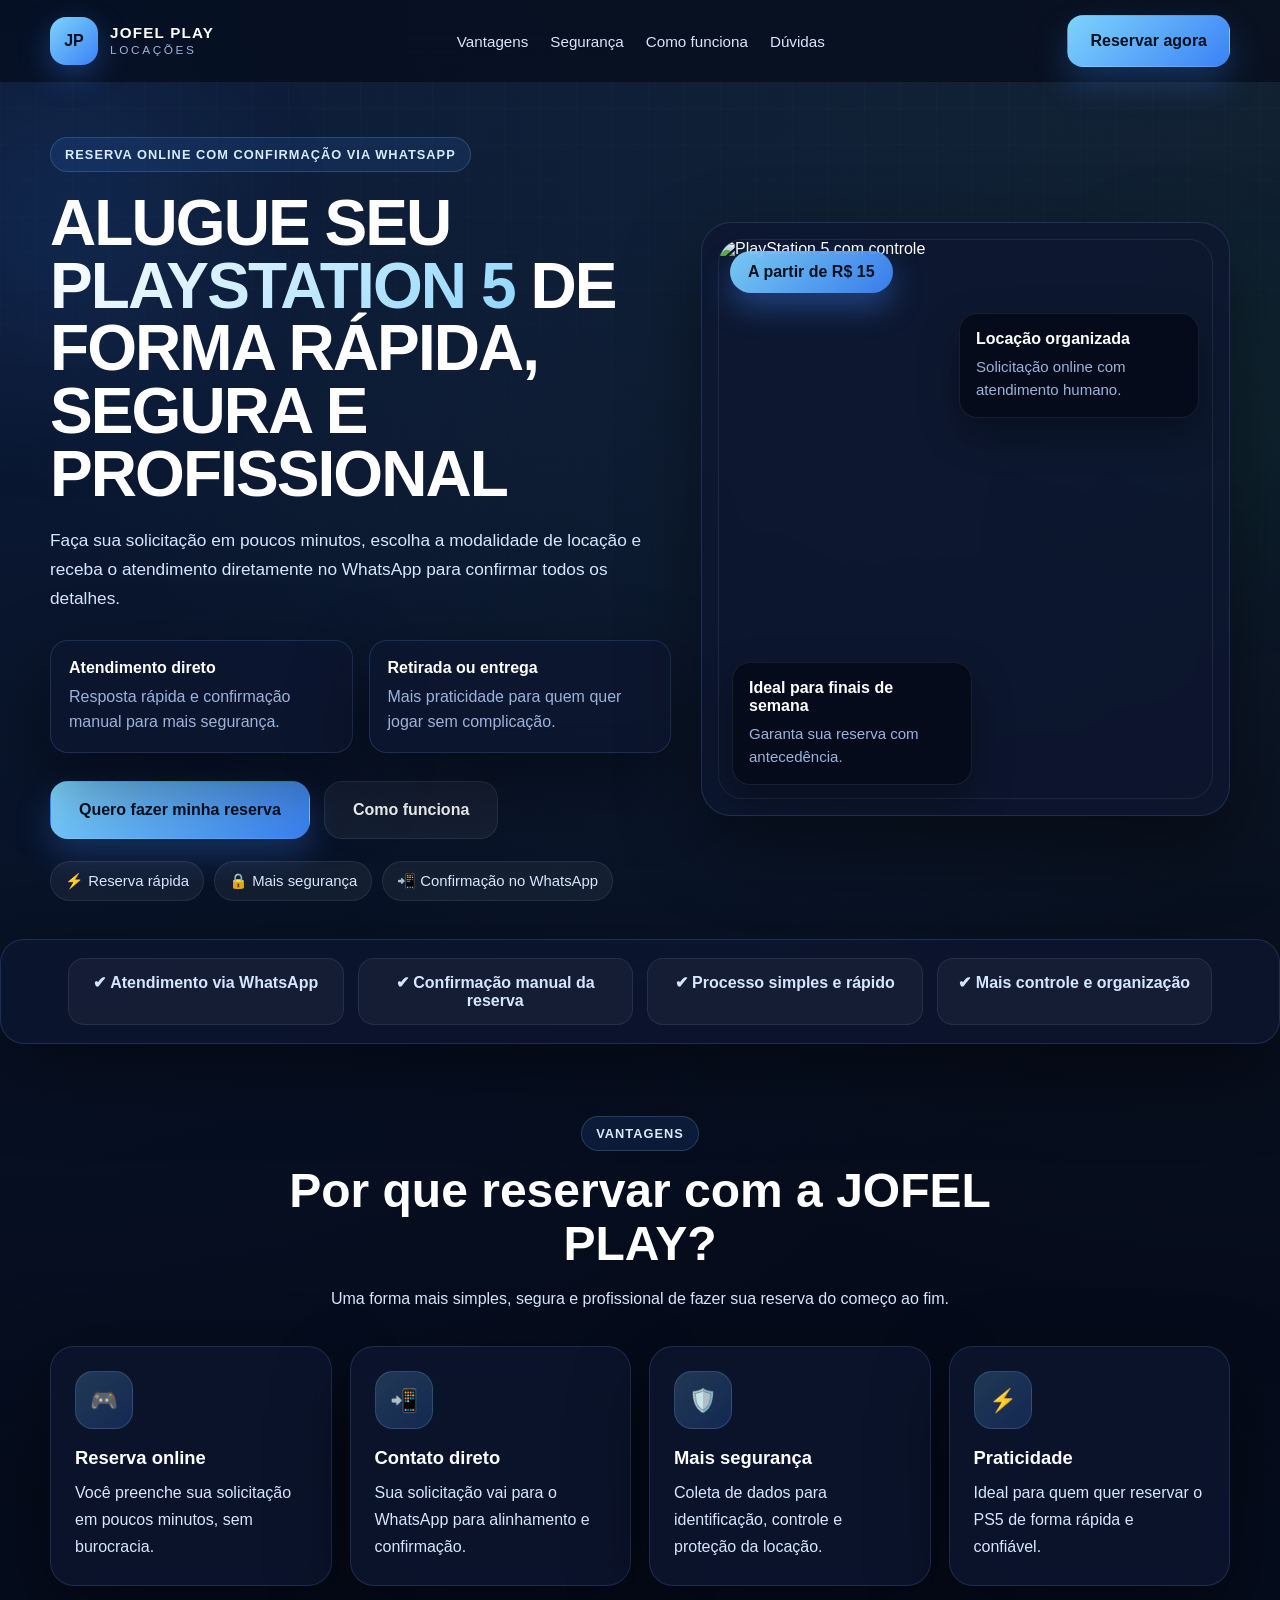
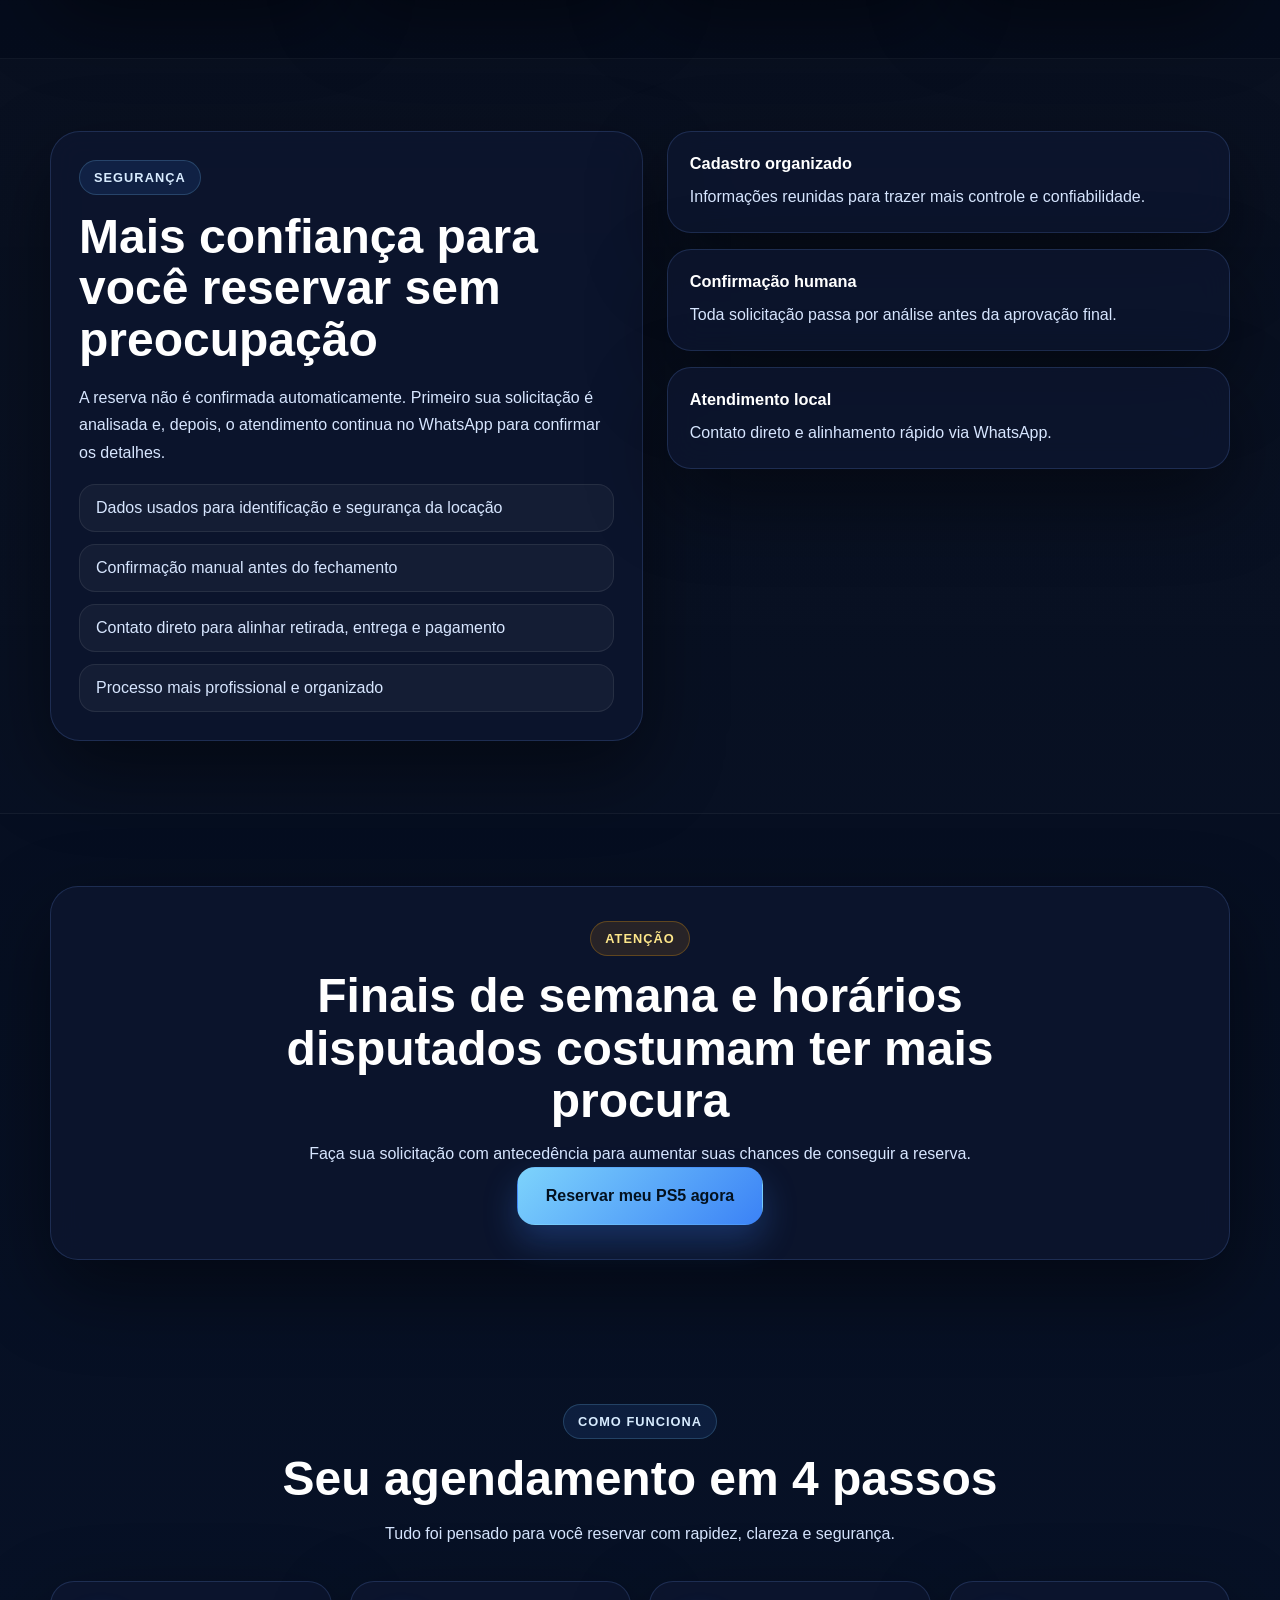
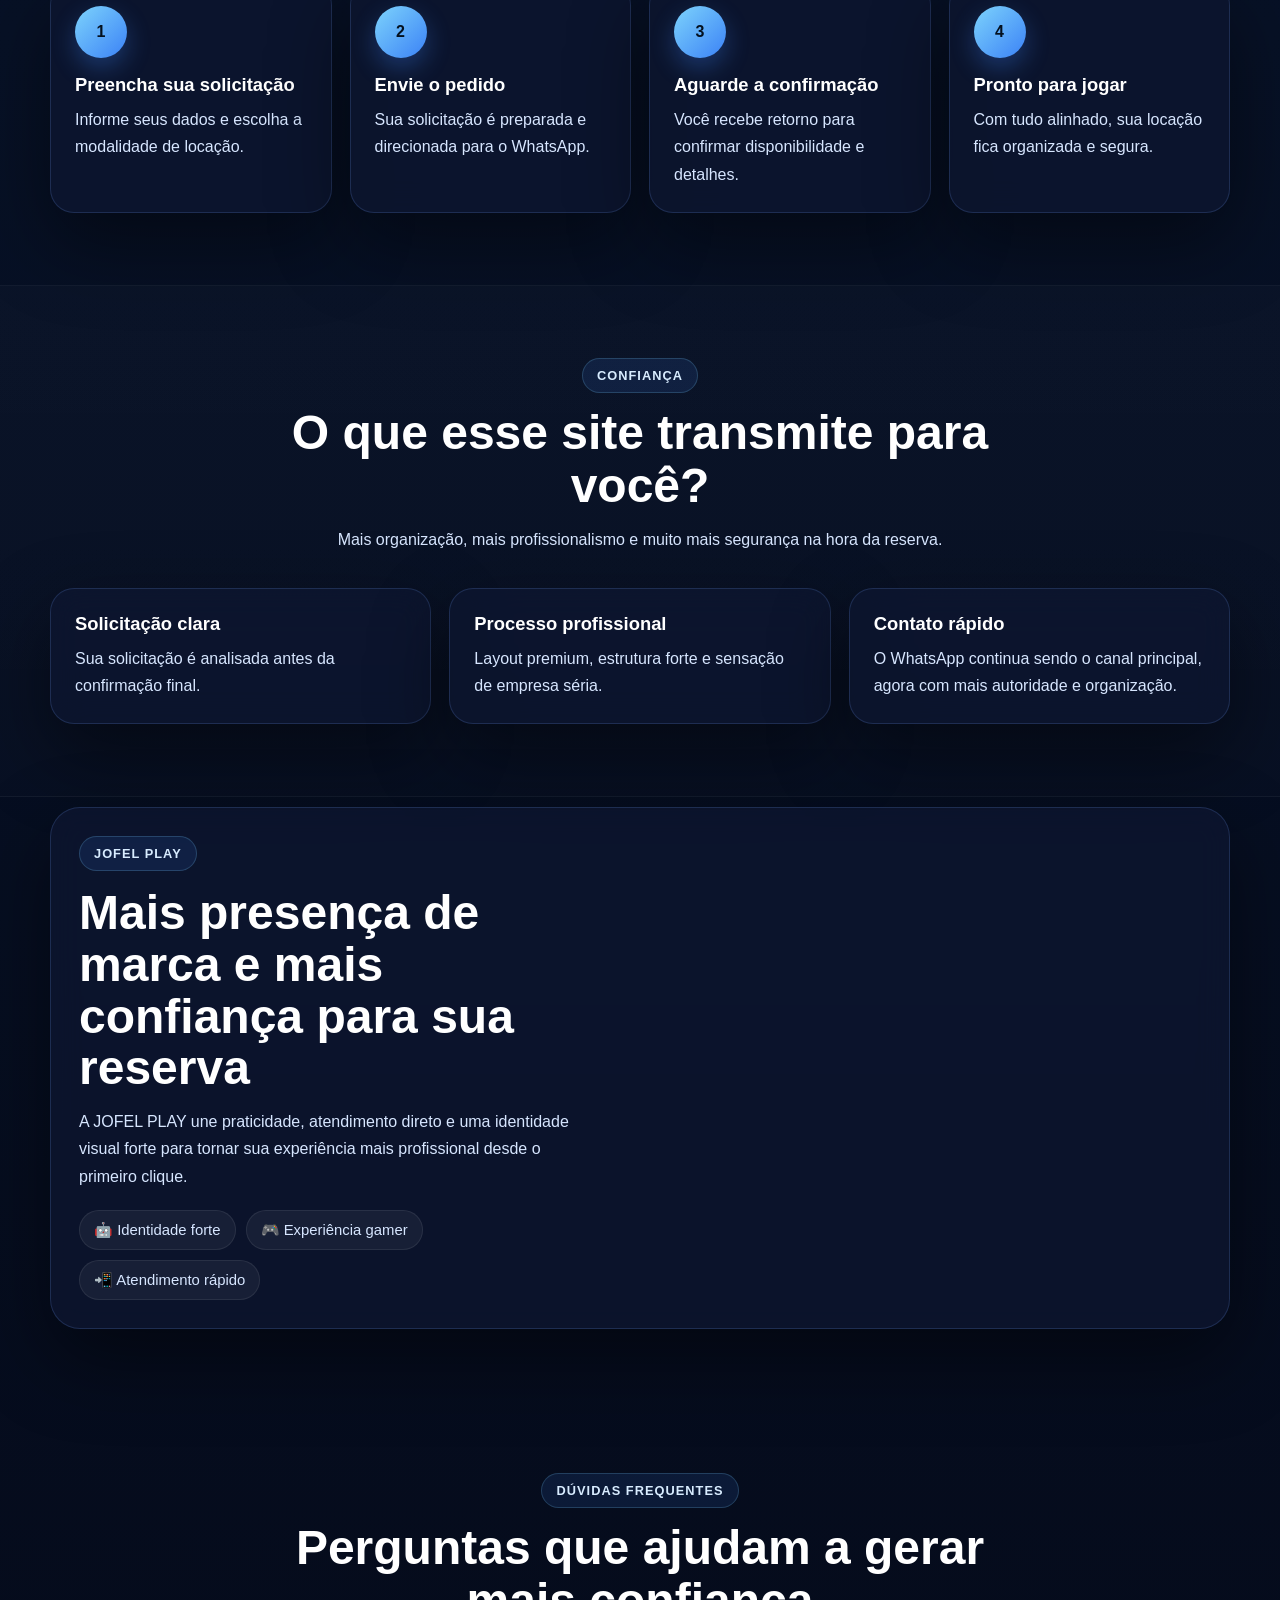
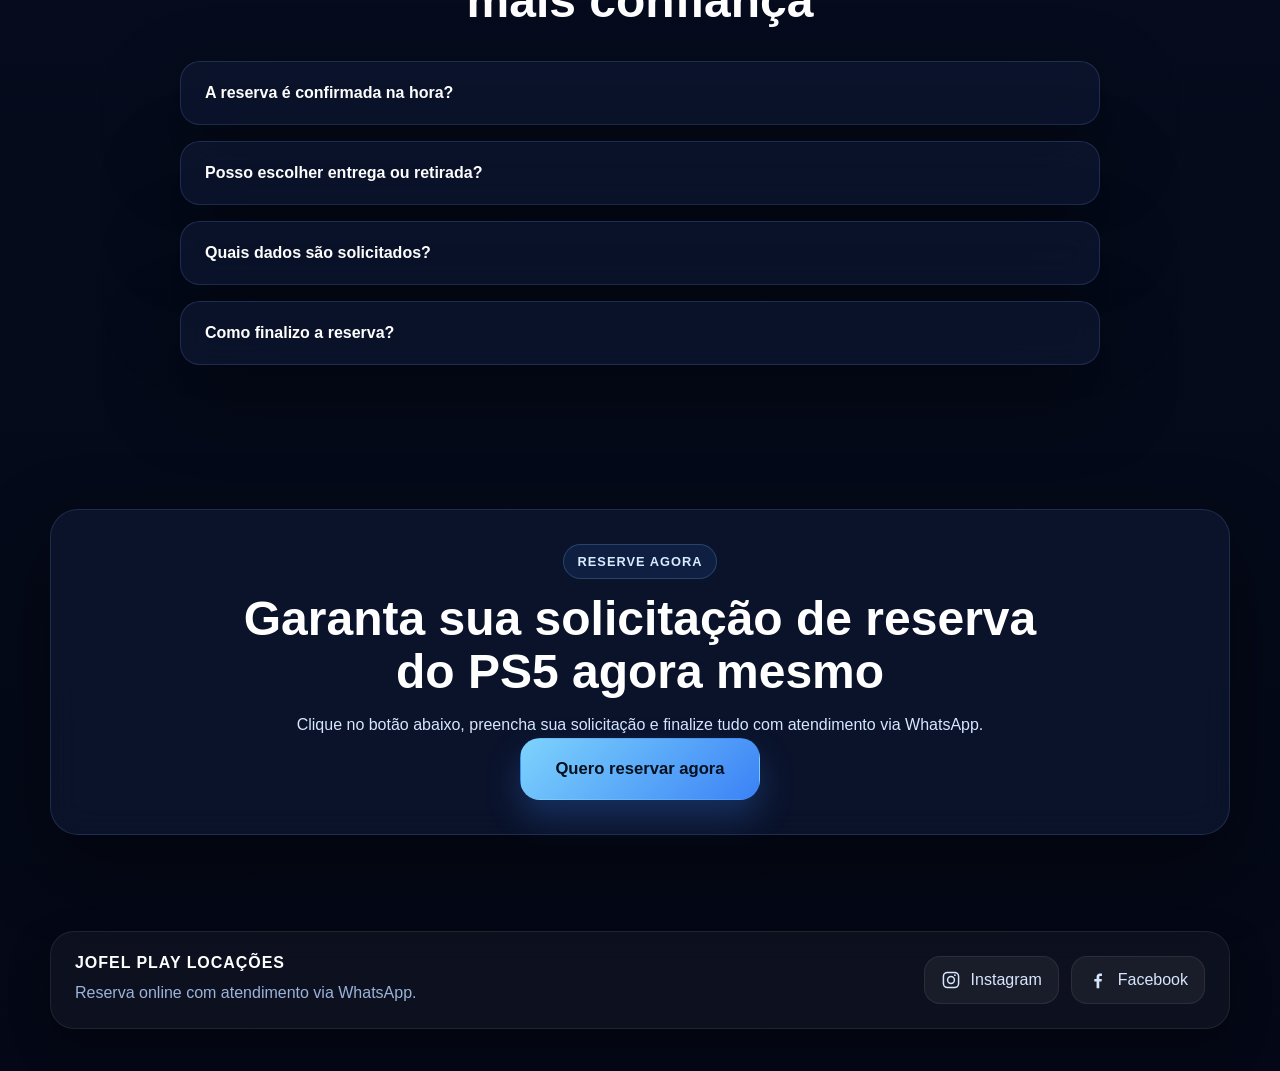
==== commit ec8a1429: "Update index.html" ====
--- a/index.html
+++ b/index.html
@@ -17,8 +17,17 @@
 
   <header class="topbar">
     <div class="container topbar-inner">
-      <a href="index.html" class="brand">
-        <span class="brand-badge">JP</span>
+      <a href="index.html" class="brand" aria-label="JOFEL PLAY LOCAÇÕES">
+        <span class="brand-badge brand-logo-wrap">
+          <img
+            src="assets/logo-jofelplay.png"
+            alt="Logo JOFEL PLAY"
+            class="brand-logo"
+            onerror="this.style.display='none'; this.nextElementSibling.style.display='grid';"
+          />
+          <span class="brand-logo-fallback">JP</span>
+        </span>
+
         <span class="brand-text">
           <strong>JOFEL PLAY</strong>
           <small>LOCAÇÕES</small>
@@ -77,7 +86,7 @@
 
         <div class="hero-visual reveal">
           <div class="hero-frame">
-            <div class="hero-badge-floating">A partir de R$ 25</div>
+            <div class="hero-badge-floating">A partir de R$ 15</div>
 
             <img
               src="https://images.unsplash.com/photo-1606144042614-b2417e99c4e3?auto=format&fit=crop&w=1400&q=80"
@@ -113,8 +122,7 @@
           <span class="section-tag">Vantagens</span>
           <h2>Por que reservar com a JOFEL PLAY?</h2>
           <p>
-            Seu site precisa passar confiança. Por isso, a experiência foi pensada
-            para ser simples, profissional e segura.
+            Uma forma mais simples, segura e profissional de fazer sua reserva do começo ao fim.
           </p>
         </div>
 
@@ -122,13 +130,13 @@
           <article class="feature-card reveal">
             <div class="icon-wrap">🎮</div>
             <h3>Reserva online</h3>
-            <p>O cliente preenche a solicitação em poucos minutos, sem burocracia.</p>
+            <p>Você preenche sua solicitação em poucos minutos, sem burocracia.</p>
           </article>
 
           <article class="feature-card reveal">
             <div class="icon-wrap">📲</div>
             <h3>Contato direto</h3>
-            <p>A solicitação vai para o WhatsApp para alinhamento e confirmação.</p>
+            <p>Sua solicitação vai para o WhatsApp para alinhamento e confirmação.</p>
           </article>
 
           <article class="feature-card reveal">
@@ -153,7 +161,7 @@
           <h2>Mais confiança para você reservar sem preocupação</h2>
           <p>
             A reserva não é confirmada automaticamente. Primeiro sua solicitação é
-            analisada, depois o atendimento continua no WhatsApp para confirmar os detalhes.
+            analisada e, depois, o atendimento continua no WhatsApp para confirmar os detalhes.
           </p>
 
           <ul class="security-list">
@@ -202,7 +210,7 @@
           <span class="section-tag">Como funciona</span>
           <h2>Seu agendamento em 4 passos</h2>
           <p>
-            Tudo foi pensado para ser simples para o cliente e organizado para você.
+            Tudo foi pensado para você reservar com rapidez, clareza e segurança.
           </p>
         </div>
 
@@ -216,7 +224,7 @@
           <article class="step-card reveal">
             <span class="step-number">2</span>
             <h3>Envie o pedido</h3>
-            <p>A solicitação é preparada e direcionada para o WhatsApp.</p>
+            <p>Sua solicitação é preparada e direcionada para o WhatsApp.</p>
           </article>
 
           <article class="step-card reveal">
@@ -228,7 +236,7 @@
           <article class="step-card reveal">
             <span class="step-number">4</span>
             <h3>Pronto para jogar</h3>
-            <p>Com tudo alinhado, a locação fica organizada e segura.</p>
+            <p>Com tudo alinhado, sua locação fica organizada e segura.</p>
           </article>
         </div>
       </div>
@@ -238,7 +246,7 @@
       <div class="container">
         <div class="section-heading reveal">
           <span class="section-tag">Confiança</span>
-          <h2>O que esse site transmite para o cliente?</h2>
+          <h2>O que esse site transmite para você?</h2>
           <p>
             Mais organização, mais profissionalismo e muito mais segurança na hora da reserva.
           </p>
@@ -247,7 +255,7 @@
         <div class="proof-grid">
           <article class="proof-card reveal">
             <h3>Solicitação clara</h3>
-            <p>O cliente entende que o pedido será analisado antes da confirmação final.</p>
+            <p>Sua solicitação é analisada antes da confirmação final.</p>
           </article>
 
           <article class="proof-card reveal">
@@ -257,8 +265,36 @@
 
           <article class="proof-card reveal">
             <h3>Contato rápido</h3>
-            <p>O WhatsApp continua sendo o canal principal, mas agora com mais autoridade.</p>
-          </article>
+            <p>O WhatsApp continua sendo o canal principal, agora com mais autoridade e organização.</p>
+          </article>
+        </div>
+      </div>
+    </section>
+
+    <section class="section mascot-section">
+      <div class="container mascot-layout reveal">
+        <div class="mascot-visual">
+          <img
+            src="assets/mascote-jofelplay.png"
+            alt="Mascote robô da JOFEL PLAY"
+            class="mascot-image"
+            onerror="this.style.display='none'; this.parentElement.classList.add('mascot-hidden');"
+          />
+        </div>
+
+        <div class="mascot-copy">
+          <span class="section-tag">JOFEL PLAY</span>
+          <h2>Mais presença de marca e mais confiança para sua reserva</h2>
+          <p>
+            A JOFEL PLAY une praticidade, atendimento direto e uma identidade visual forte
+            para tornar sua experiência mais profissional desde o primeiro clique.
+          </p>
+
+          <div class="hero-mini-trust mascot-mini-trust">
+            <span>🤖 Identidade forte</span>
+            <span>🎮 Experiência gamer</span>
+            <span>📲 Atendimento rápido</span>
+          </div>
         </div>
       </div>
     </section>
@@ -316,6 +352,43 @@
     </section>
   </main>
 
+  <footer class="site-footer">
+    <div class="container footer-inner">
+      <div class="footer-brand">
+        <strong>JOFEL PLAY LOCAÇÕES</strong>
+        <p>Reserva online com atendimento via WhatsApp.</p>
+      </div>
+
+      <div class="footer-social">
+        <a
+          href="https://www.instagram.com/jofelplay/"
+          target="_blank"
+          rel="noopener noreferrer"
+          aria-label="Instagram da JOFEL PLAY"
+          class="social-link"
+        >
+          <svg viewBox="0 0 24 24" aria-hidden="true">
+            <path d="M7.75 2h8.5A5.75 5.75 0 0 1 22 7.75v8.5A5.75 5.75 0 0 1 16.25 22h-8.5A5.75 5.75 0 0 1 2 16.25v-8.5A5.75 5.75 0 0 1 7.75 2Zm0 1.8A3.95 3.95 0 0 0 3.8 7.75v8.5A3.95 3.95 0 0 0 7.75 20.2h8.5a3.95 3.95 0 0 0 3.95-3.95v-8.5a3.95 3.95 0 0 0-3.95-3.95h-8.5Zm8.93 1.35a1.07 1.07 0 1 1 0 2.14 1.07 1.07 0 0 1 0-2.14ZM12 7a5 5 0 1 1 0 10 5 5 0 0 1 0-10Zm0 1.8A3.2 3.2 0 1 0 12 15.2 3.2 3.2 0 0 0 12 8.8Z"/>
+          </svg>
+          <span>Instagram</span>
+        </a>
+
+        <a
+          href="https://www.facebook.com/profile.php?id=61575388936324"
+          target="_blank"
+          rel="noopener noreferrer"
+          aria-label="Facebook da JOFEL PLAY"
+          class="social-link"
+        >
+          <svg viewBox="0 0 24 24" aria-hidden="true">
+            <path d="M13.5 22v-8.14h2.73l.41-3.17H13.5V8.67c0-.92.26-1.54 1.58-1.54h1.68V4.29c-.29-.04-1.28-.12-2.43-.12-2.4 0-4.04 1.47-4.04 4.17v2.35H7.56v3.17h2.73V22h3.21Z"/>
+          </svg>
+          <span>Facebook</span>
+        </a>
+      </div>
+    </div>
+  </footer>
+
   <script src="script.js"></script>
 </body>
 </html>
--- a/style.css
+++ b/style.css
@@ -989,3 +989,197 @@
     padding: 0 18px 18px;
   }
 }
+
+.brand-logo-wrap {
+  position: relative;
+  overflow: hidden;
+  background: rgba(255, 255, 255, 0.08);
+}
+
+.brand-logo {
+  width: 100%;
+  height: 100%;
+  object-fit: cover;
+  border-radius: inherit;
+}
+
+.brand-logo-fallback {
+  width: 100%;
+  height: 100%;
+  display: none;
+  place-items: center;
+  font-weight: 900;
+  color: #03111f;
+  background: linear-gradient(135deg, var(--blue-1), var(--blue-2));
+}
+
+.birth-grid {
+  display: grid;
+  grid-template-columns: repeat(3, 1fr);
+  gap: 12px;
+}
+
+.sr-only {
+  position: absolute;
+  width: 1px;
+  height: 1px;
+  padding: 0;
+  margin: -1px;
+  overflow: hidden;
+  clip: rect(0, 0, 0, 0);
+  white-space: nowrap;
+  border: 0;
+}
+
+.mascot-section {
+  padding-top: 10px;
+}
+
+.mascot-layout {
+  display: grid;
+  grid-template-columns: 0.92fr 1.08fr;
+  gap: 24px;
+  align-items: center;
+  padding: 28px;
+  border-radius: var(--radius-xl);
+  background: var(--card);
+  border: 1px solid var(--stroke);
+  box-shadow: var(--shadow-lg);
+  backdrop-filter: blur(16px);
+}
+
+.mascot-visual {
+  min-height: 320px;
+  display: grid;
+  place-items: center;
+  border-radius: 24px;
+  background: radial-gradient(circle at top, rgba(125, 211, 252, 0.12), transparent 60%),
+    rgba(255, 255, 255, 0.03);
+  border: 1px solid var(--stroke-2);
+  overflow: hidden;
+}
+
+.mascot-image {
+  max-height: 420px;
+  width: auto;
+  object-fit: contain;
+}
+
+.mascot-hidden {
+  display: none;
+}
+
+.mascot-copy h2 {
+  font-size: clamp(1.9rem, 4vw, 3rem);
+  line-height: 1.08;
+  margin-top: 16px;
+  margin-bottom: 14px;
+}
+
+.mascot-copy p {
+  color: var(--text-soft);
+  line-height: 1.7;
+}
+
+.mascot-mini-trust {
+  margin-top: 20px;
+}
+
+.site-footer {
+  padding: 24px 0 42px;
+  position: relative;
+  z-index: 2;
+}
+
+.footer-inner {
+  display: flex;
+  align-items: center;
+  justify-content: space-between;
+  gap: 18px;
+  padding: 22px 24px;
+  border-radius: 24px;
+  background: rgba(255, 255, 255, 0.04);
+  border: 1px solid var(--stroke-2);
+  box-shadow: var(--shadow-md);
+  backdrop-filter: blur(16px);
+}
+
+.footer-brand strong {
+  display: block;
+  font-size: 1rem;
+  letter-spacing: 0.06em;
+}
+
+.footer-brand p {
+  margin-top: 8px;
+  color: var(--text-muted);
+  line-height: 1.6;
+}
+
+.footer-social {
+  display: flex;
+  flex-wrap: wrap;
+  gap: 12px;
+}
+
+.social-link {
+  min-height: 48px;
+  padding: 12px 16px;
+  border-radius: 16px;
+  display: inline-flex;
+  align-items: center;
+  gap: 10px;
+  color: var(--text-soft);
+  background: rgba(255, 255, 255, 0.05);
+  border: 1px solid var(--stroke-2);
+  transition: 0.25s ease;
+}
+
+.social-link:hover {
+  transform: translateY(-2px);
+  color: #fff;
+  border-color: rgba(125, 211, 252, 0.4);
+  box-shadow: 0 16px 32px rgba(59, 130, 246, 0.18);
+}
+
+.social-link svg {
+  width: 20px;
+  height: 20px;
+  fill: currentColor;
+}
+
+@media (max-width: 1120px) {
+  .mascot-layout {
+    grid-template-columns: 1fr;
+  }
+}
+
+@media (max-width: 820px) {
+  .birth-grid {
+    grid-template-columns: 1fr;
+  }
+
+  .footer-inner {
+    flex-direction: column;
+    align-items: flex-start;
+  }
+
+  .footer-social {
+    width: 100%;
+  }
+}
+
+@media (max-width: 560px) {
+  .social-link {
+    width: 100%;
+    justify-content: center;
+  }
+
+  .mascot-layout {
+    padding: 20px;
+  }
+
+  .mascot-visual {
+    min-height: 240px;
+  }
+}
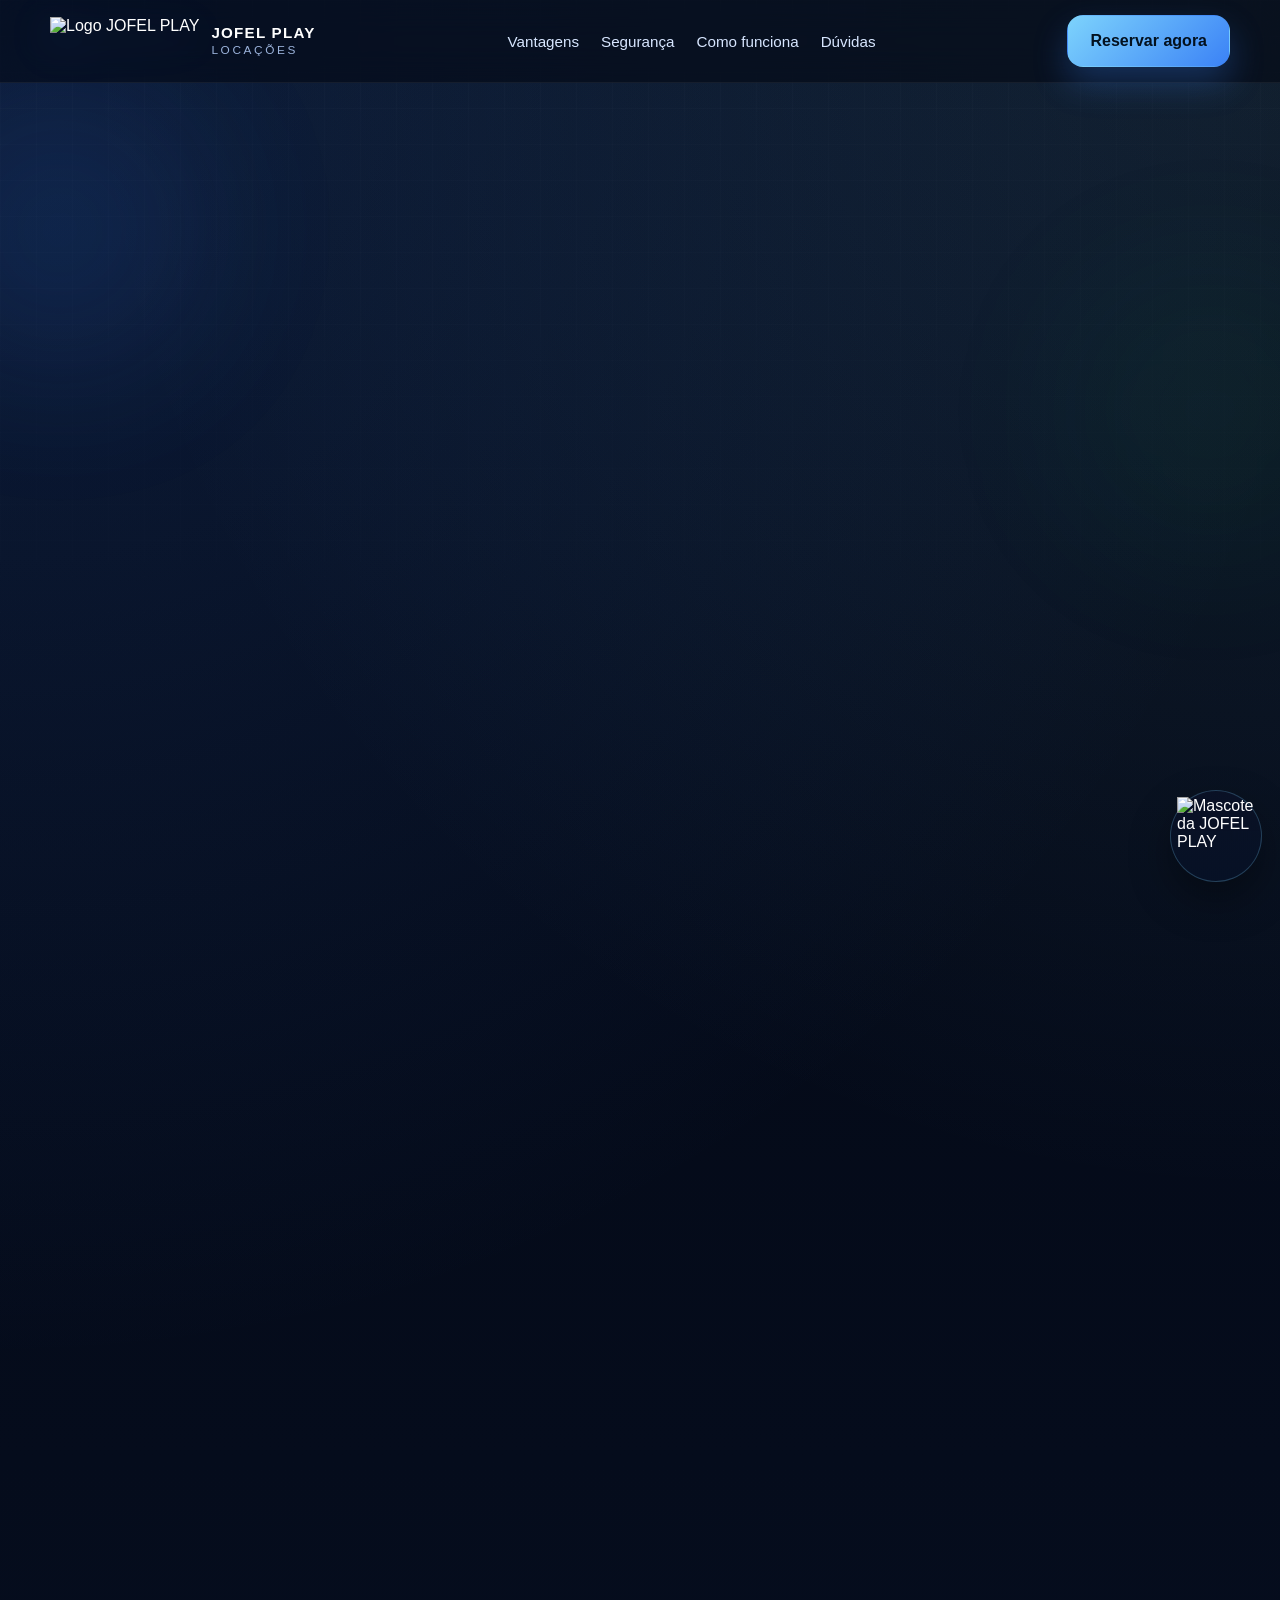
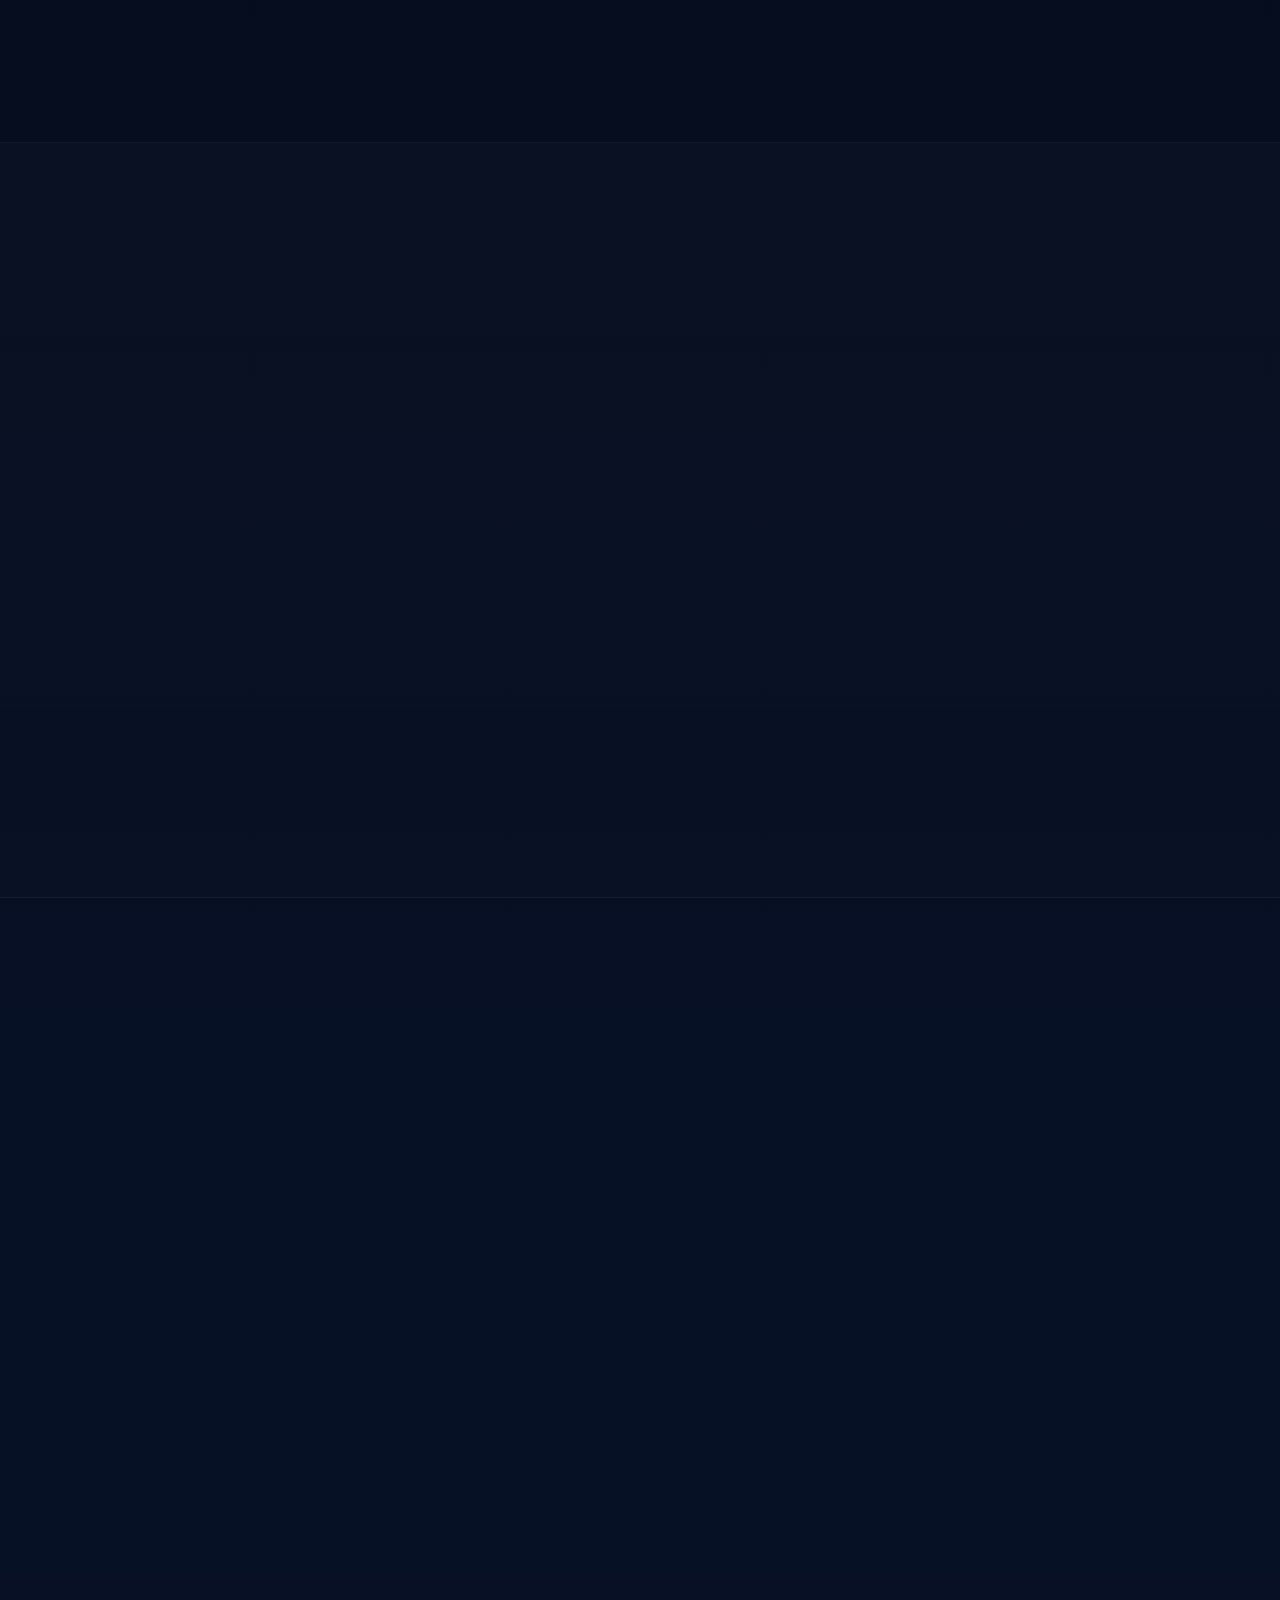
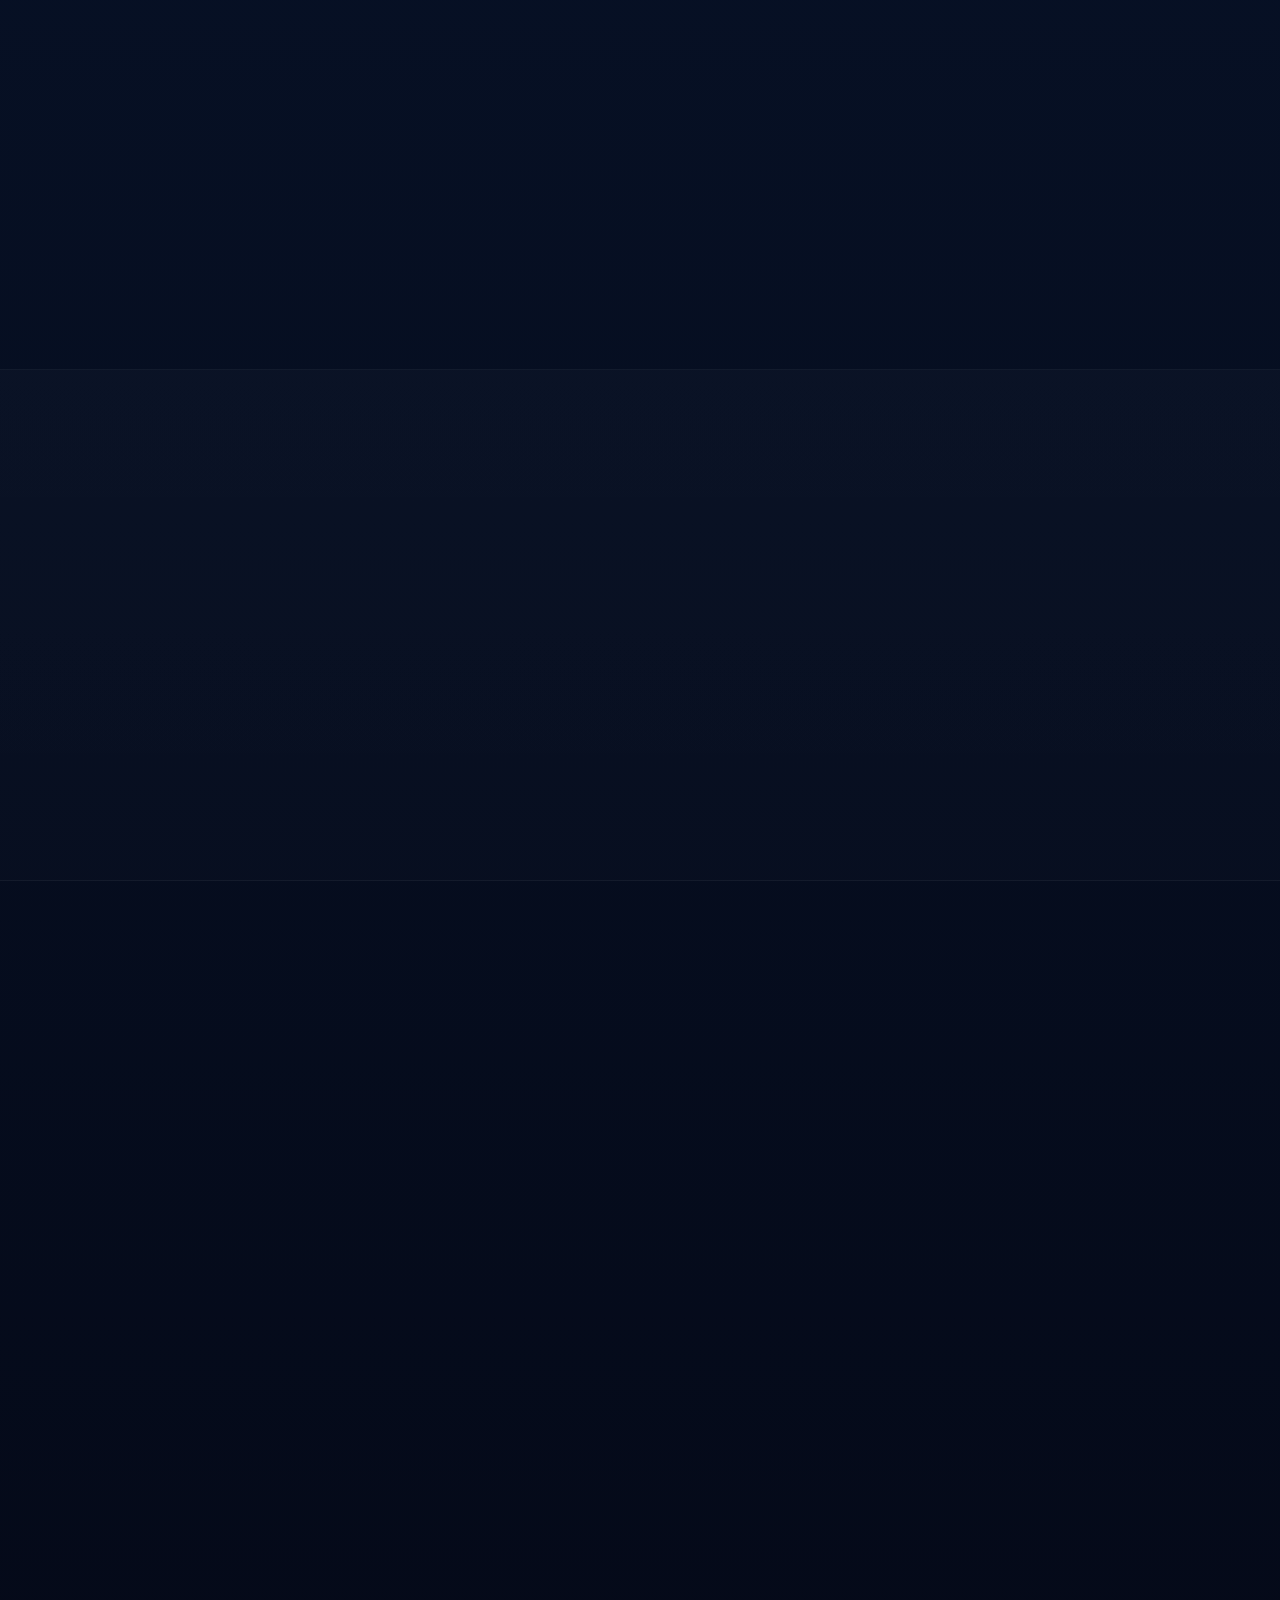
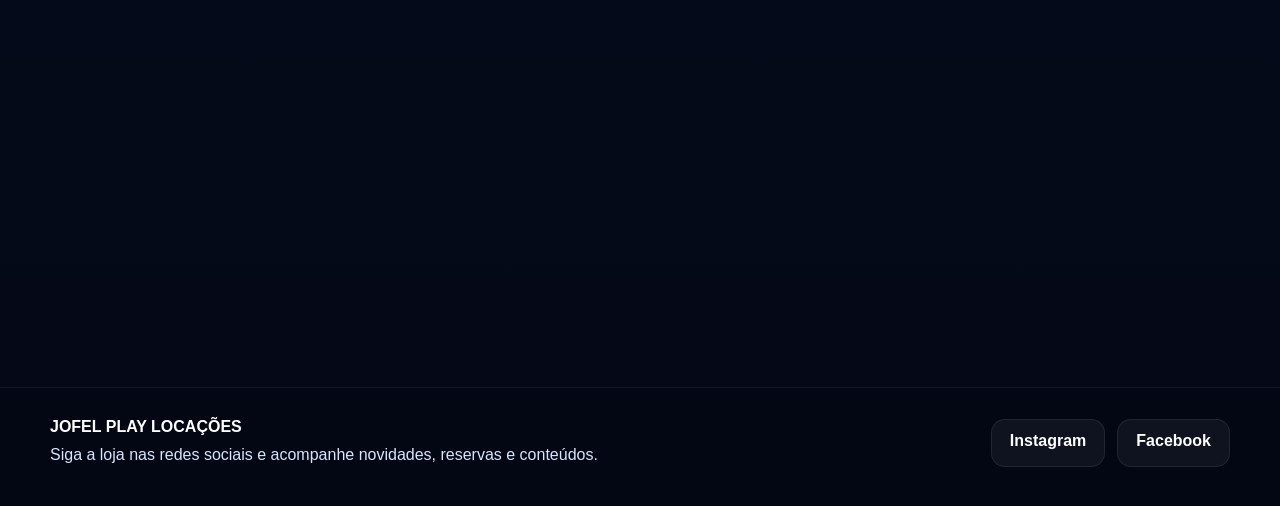
==== commit 14084a4e: "Update index.html" ====
--- a/index.html
+++ b/index.html
@@ -15,19 +15,14 @@
   <div class="bg-orb orb-2"></div>
   <div class="bg-grid"></div>
 
+  <a href="#inicio" class="floating-mascot" aria-label="Ir para o início do site">
+    <img src="assets/mascote-jofelplay.png" alt="Mascote da JOFEL PLAY" />
+  </a>
+
   <header class="topbar">
     <div class="container topbar-inner">
-      <a href="index.html" class="brand" aria-label="JOFEL PLAY LOCAÇÕES">
-        <span class="brand-badge brand-logo-wrap">
-          <img
-            src="assets/logo-jofelplay.png"
-            alt="Logo JOFEL PLAY"
-            class="brand-logo"
-            onerror="this.style.display='none'; this.nextElementSibling.style.display='grid';"
-          />
-          <span class="brand-logo-fallback">JP</span>
-        </span>
-
+      <a href="index.html" class="brand" id="inicio">
+        <img src="assets/logo-jofelplay.png" class="logo-img" alt="Logo JOFEL PLAY" />
         <span class="brand-text">
           <strong>JOFEL PLAY</strong>
           <small>LOCAÇÕES</small>
@@ -47,7 +42,7 @@
 
   <main>
     <section class="hero-section">
-      <div class="container hero-grid">
+      <div class="container hero-grid hero-grid-updated">
         <div class="hero-copy reveal">
           <span class="pill">Reserva online com confirmação via WhatsApp</span>
 
@@ -72,9 +67,19 @@
             </div>
           </div>
 
-          <div class="hero-actions">
-            <a href="reserva.html" class="btn btn-primary btn-lg">Quero fazer minha reserva</a>
-            <a href="#como-funciona" class="btn btn-secondary btn-lg">Como funciona</a>
+          <div class="hero-actions hero-actions-with-mascot">
+            <div class="hero-cta-group">
+              <a href="reserva.html" class="btn btn-primary btn-lg">Quero fazer minha reserva</a>
+              <a href="#como-funciona" class="btn btn-secondary btn-lg">Como funciona</a>
+            </div>
+
+            <div class="hero-mascot-card reveal">
+              <img src="assets/mascote-jofelplay.png" alt="Mascote da JOFEL PLAY" />
+              <div class="hero-mascot-copy">
+                <strong>Bora jogar?</strong>
+                <p>Escolha sua data e envie sua solicitação em poucos minutos.</p>
+              </div>
+            </div>
           </div>
 
           <div class="hero-mini-trust">
@@ -122,7 +127,7 @@
           <span class="section-tag">Vantagens</span>
           <h2>Por que reservar com a JOFEL PLAY?</h2>
           <p>
-            Uma forma mais simples, segura e profissional de fazer sua reserva do começo ao fim.
+            Uma experiência pensada para você reservar com rapidez, confiança e mais segurança do início ao fim.
           </p>
         </div>
 
@@ -130,25 +135,25 @@
           <article class="feature-card reveal">
             <div class="icon-wrap">🎮</div>
             <h3>Reserva online</h3>
-            <p>Você preenche sua solicitação em poucos minutos, sem burocracia.</p>
+            <p>Preencha sua solicitação em poucos minutos, de forma simples e sem burocracia.</p>
           </article>
 
           <article class="feature-card reveal">
             <div class="icon-wrap">📲</div>
             <h3>Contato direto</h3>
-            <p>Sua solicitação vai para o WhatsApp para alinhamento e confirmação.</p>
+            <p>Sua solicitação segue direto para o WhatsApp para alinhamento e confirmação.</p>
           </article>
 
           <article class="feature-card reveal">
             <div class="icon-wrap">🛡️</div>
             <h3>Mais segurança</h3>
-            <p>Coleta de dados para identificação, controle e proteção da locação.</p>
+            <p>Coleta de dados para identificação, controle e mais proteção na locação.</p>
           </article>
 
           <article class="feature-card reveal">
             <div class="icon-wrap">⚡</div>
             <h3>Praticidade</h3>
-            <p>Ideal para quem quer reservar o PS5 de forma rápida e confiável.</p>
+            <p>Ideal para quem quer reservar o PS5 com rapidez, clareza e confiança.</p>
           </article>
         </div>
       </div>
@@ -161,7 +166,7 @@
           <h2>Mais confiança para você reservar sem preocupação</h2>
           <p>
             A reserva não é confirmada automaticamente. Primeiro sua solicitação é
-            analisada e, depois, o atendimento continua no WhatsApp para confirmar os detalhes.
+            analisada, depois o atendimento continua no WhatsApp para confirmar os detalhes.
           </p>
 
           <ul class="security-list">
@@ -210,7 +215,7 @@
           <span class="section-tag">Como funciona</span>
           <h2>Seu agendamento em 4 passos</h2>
           <p>
-            Tudo foi pensado para você reservar com rapidez, clareza e segurança.
+            Tudo foi pensado para você reservar com clareza, rapidez e segurança.
           </p>
         </div>
 
@@ -224,7 +229,7 @@
           <article class="step-card reveal">
             <span class="step-number">2</span>
             <h3>Envie o pedido</h3>
-            <p>Sua solicitação é preparada e direcionada para o WhatsApp.</p>
+            <p>A solicitação é preparada e direcionada para o WhatsApp.</p>
           </article>
 
           <article class="step-card reveal">
@@ -236,7 +241,7 @@
           <article class="step-card reveal">
             <span class="step-number">4</span>
             <h3>Pronto para jogar</h3>
-            <p>Com tudo alinhado, sua locação fica organizada e segura.</p>
+            <p>Com tudo alinhado, a locação fica organizada e segura.</p>
           </article>
         </div>
       </div>
@@ -255,46 +260,18 @@
         <div class="proof-grid">
           <article class="proof-card reveal">
             <h3>Solicitação clara</h3>
-            <p>Sua solicitação é analisada antes da confirmação final.</p>
+            <p>Sua solicitação passa por análise antes da confirmação final.</p>
           </article>
 
           <article class="proof-card reveal">
             <h3>Processo profissional</h3>
-            <p>Layout premium, estrutura forte e sensação de empresa séria.</p>
+            <p>Layout forte, estrutura premium e sensação de uma marca séria e organizada.</p>
           </article>
 
           <article class="proof-card reveal">
             <h3>Contato rápido</h3>
-            <p>O WhatsApp continua sendo o canal principal, agora com mais autoridade e organização.</p>
-          </article>
-        </div>
-      </div>
-    </section>
-
-    <section class="section mascot-section">
-      <div class="container mascot-layout reveal">
-        <div class="mascot-visual">
-          <img
-            src="assets/mascote-jofelplay.png"
-            alt="Mascote robô da JOFEL PLAY"
-            class="mascot-image"
-            onerror="this.style.display='none'; this.parentElement.classList.add('mascot-hidden');"
-          />
-        </div>
-
-        <div class="mascot-copy">
-          <span class="section-tag">JOFEL PLAY</span>
-          <h2>Mais presença de marca e mais confiança para sua reserva</h2>
-          <p>
-            A JOFEL PLAY une praticidade, atendimento direto e uma identidade visual forte
-            para tornar sua experiência mais profissional desde o primeiro clique.
-          </p>
-
-          <div class="hero-mini-trust mascot-mini-trust">
-            <span>🤖 Identidade forte</span>
-            <span>🎮 Experiência gamer</span>
-            <span>📲 Atendimento rápido</span>
-          </div>
+            <p>O WhatsApp continua sendo o canal principal, agora com ainda mais autoridade.</p>
+          </article>
         </div>
       </div>
     </section>
@@ -353,38 +330,15 @@
   </main>
 
   <footer class="site-footer">
-    <div class="container footer-inner">
-      <div class="footer-brand">
+    <div class="container footer-content">
+      <div>
         <strong>JOFEL PLAY LOCAÇÕES</strong>
-        <p>Reserva online com atendimento via WhatsApp.</p>
-      </div>
-
-      <div class="footer-social">
-        <a
-          href="https://www.instagram.com/jofelplay/"
-          target="_blank"
-          rel="noopener noreferrer"
-          aria-label="Instagram da JOFEL PLAY"
-          class="social-link"
-        >
-          <svg viewBox="0 0 24 24" aria-hidden="true">
-            <path d="M7.75 2h8.5A5.75 5.75 0 0 1 22 7.75v8.5A5.75 5.75 0 0 1 16.25 22h-8.5A5.75 5.75 0 0 1 2 16.25v-8.5A5.75 5.75 0 0 1 7.75 2Zm0 1.8A3.95 3.95 0 0 0 3.8 7.75v8.5A3.95 3.95 0 0 0 7.75 20.2h8.5a3.95 3.95 0 0 0 3.95-3.95v-8.5a3.95 3.95 0 0 0-3.95-3.95h-8.5Zm8.93 1.35a1.07 1.07 0 1 1 0 2.14 1.07 1.07 0 0 1 0-2.14ZM12 7a5 5 0 1 1 0 10 5 5 0 0 1 0-10Zm0 1.8A3.2 3.2 0 1 0 12 15.2 3.2 3.2 0 0 0 12 8.8Z"/>
-          </svg>
-          <span>Instagram</span>
-        </a>
-
-        <a
-          href="https://www.facebook.com/profile.php?id=61575388936324"
-          target="_blank"
-          rel="noopener noreferrer"
-          aria-label="Facebook da JOFEL PLAY"
-          class="social-link"
-        >
-          <svg viewBox="0 0 24 24" aria-hidden="true">
-            <path d="M13.5 22v-8.14h2.73l.41-3.17H13.5V8.67c0-.92.26-1.54 1.58-1.54h1.68V4.29c-.29-.04-1.28-.12-2.43-.12-2.4 0-4.04 1.47-4.04 4.17v2.35H7.56v3.17h2.73V22h3.21Z"/>
-          </svg>
-          <span>Facebook</span>
-        </a>
+        <p>Siga a loja nas redes sociais e acompanhe novidades, reservas e conteúdos.</p>
+      </div>
+
+      <div class="footer-socials">
+        <a href="https://www.instagram.com/jofelplay/" target="_blank" rel="noopener noreferrer" aria-label="Instagram da JOFEL PLAY">Instagram</a>
+        <a href="https://www.facebook.com/profile.php?id=61575388936324" target="_blank" rel="noopener noreferrer" aria-label="Facebook da JOFEL PLAY">Facebook</a>
       </div>
     </div>
   </footer>
--- a/style.css
+++ b/style.css
@@ -990,196 +990,194 @@
   }
 }
 
-.brand-logo-wrap {
-  position: relative;
-  overflow: hidden;
-  background: rgba(255, 255, 255, 0.08);
-}
-
-.brand-logo {
-  width: 100%;
-  height: 100%;
-  object-fit: cover;
-  border-radius: inherit;
-}
-
-.brand-logo-fallback {
-  width: 100%;
-  height: 100%;
-  display: none;
-  place-items: center;
-  font-weight: 900;
-  color: #03111f;
-  background: linear-gradient(135deg, var(--blue-1), var(--blue-2));
-}
-
-.birth-grid {
-  display: grid;
-  grid-template-columns: repeat(3, 1fr);
-  gap: 12px;
-}
-
-.sr-only {
-  position: absolute;
-  width: 1px;
-  height: 1px;
-  padding: 0;
-  margin: -1px;
-  overflow: hidden;
-  clip: rect(0, 0, 0, 0);
-  white-space: nowrap;
-  border: 0;
-}
-
-.mascot-section {
-  padding-top: 10px;
-}
-
-.mascot-layout {
-  display: grid;
-  grid-template-columns: 0.92fr 1.08fr;
-  gap: 24px;
-  align-items: center;
-  padding: 28px;
-  border-radius: var(--radius-xl);
-  background: var(--card);
-  border: 1px solid var(--stroke);
-  box-shadow: var(--shadow-lg);
-  backdrop-filter: blur(16px);
-}
-
-.mascot-visual {
-  min-height: 320px;
-  display: grid;
-  place-items: center;
-  border-radius: 24px;
-  background: radial-gradient(circle at top, rgba(125, 211, 252, 0.12), transparent 60%),
-    rgba(255, 255, 255, 0.03);
-  border: 1px solid var(--stroke-2);
-  overflow: hidden;
-}
-
-.mascot-image {
-  max-height: 420px;
+.logo-img {
+  height: 48px;
   width: auto;
   object-fit: contain;
-}
-
-.mascot-hidden {
-  display: none;
-}
-
-.mascot-copy h2 {
-  font-size: clamp(1.9rem, 4vw, 3rem);
-  line-height: 1.08;
-  margin-top: 16px;
-  margin-bottom: 14px;
-}
-
-.mascot-copy p {
+  filter: drop-shadow(0 10px 22px rgba(59, 130, 246, 0.22));
+}
+
+.hero-grid-updated {
+  align-items: stretch;
+}
+
+.hero-actions-with-mascot {
+  align-items: stretch;
+  gap: 18px;
+  flex-wrap: nowrap;
+}
+
+.hero-cta-group {
+  display: flex;
+  flex-wrap: wrap;
+  gap: 14px;
+  align-items: center;
+}
+
+.hero-mascot-card {
+  display: flex;
+  align-items: center;
+  gap: 16px;
+  padding: 16px 18px;
+  min-width: 280px;
+  border-radius: 22px;
+  background: rgba(255, 255, 255, 0.05);
+  border: 1px solid rgba(125, 211, 252, 0.18);
+  box-shadow: var(--shadow-md);
+}
+
+.hero-mascot-card img {
+  width: 118px;
+  height: auto;
+  object-fit: contain;
+  filter: drop-shadow(0 18px 30px rgba(59, 130, 246, 0.2));
+}
+
+.hero-mascot-copy strong {
+  display: block;
+  font-size: 1.08rem;
+  margin-bottom: 6px;
+}
+
+.hero-mascot-copy p {
   color: var(--text-soft);
-  line-height: 1.7;
-}
-
-.mascot-mini-trust {
-  margin-top: 20px;
+  line-height: 1.55;
+  font-size: 0.95rem;
+}
+
+.floating-mascot {
+  position: fixed;
+  right: 18px;
+  bottom: 18px;
+  z-index: 50;
+  width: 92px;
+  height: 92px;
+  border-radius: 50%;
+  display: flex;
+  align-items: center;
+  justify-content: center;
+  background: linear-gradient(180deg, rgba(10, 18, 38, 0.96), rgba(7, 17, 38, 0.92));
+  border: 1px solid rgba(125, 211, 252, 0.24);
+  box-shadow: 0 18px 40px rgba(0, 0, 0, 0.35);
+  backdrop-filter: blur(16px);
+  transition: transform 0.25s ease, box-shadow 0.25s ease;
+}
+
+.floating-mascot:hover {
+  transform: translateY(-4px) scale(1.03);
+  box-shadow: 0 22px 44px rgba(0, 0, 0, 0.42);
+}
+
+.floating-mascot img {
+  width: 78px;
+  height: 78px;
+  object-fit: contain;
 }
 
 .site-footer {
-  padding: 24px 0 42px;
+  padding: 30px 0 38px;
+  border-top: 1px solid rgba(255, 255, 255, 0.06);
+  background: rgba(3, 7, 18, 0.45);
   position: relative;
   z-index: 2;
 }
 
-.footer-inner {
+.footer-content {
   display: flex;
   align-items: center;
   justify-content: space-between;
   gap: 18px;
-  padding: 22px 24px;
-  border-radius: 24px;
-  background: rgba(255, 255, 255, 0.04);
-  border: 1px solid var(--stroke-2);
-  box-shadow: var(--shadow-md);
-  backdrop-filter: blur(16px);
-}
-
-.footer-brand strong {
+}
+
+.footer-content strong {
   display: block;
-  font-size: 1rem;
-  letter-spacing: 0.06em;
-}
-
-.footer-brand p {
-  margin-top: 8px;
-  color: var(--text-muted);
+  margin-bottom: 6px;
+}
+
+.footer-content p {
+  color: var(--text-soft);
   line-height: 1.6;
 }
 
-.footer-social {
-  display: flex;
+.footer-socials {
+  display: flex;
+  gap: 12px;
   flex-wrap: wrap;
+}
+
+.footer-socials a {
+  min-height: 48px;
+  padding: 12px 18px;
+  border-radius: 14px;
+  font-weight: 800;
+  color: var(--text);
+  background: rgba(255, 255, 255, 0.05);
+  border: 1px solid rgba(255, 255, 255, 0.08);
+  transition: 0.25s ease;
+}
+
+.footer-socials a:hover {
+  transform: translateY(-2px);
+  border-color: rgba(125, 211, 252, 0.28);
+}
+
+.birth-grid {
+  display: grid;
+  grid-template-columns: repeat(3, 1fr);
   gap: 12px;
 }
 
-.social-link {
-  min-height: 48px;
-  padding: 12px 16px;
-  border-radius: 16px;
-  display: inline-flex;
-  align-items: center;
-  gap: 10px;
-  color: var(--text-soft);
-  background: rgba(255, 255, 255, 0.05);
-  border: 1px solid var(--stroke-2);
-  transition: 0.25s ease;
-}
-
-.social-link:hover {
-  transform: translateY(-2px);
-  color: #fff;
-  border-color: rgba(125, 211, 252, 0.4);
-  box-shadow: 0 16px 32px rgba(59, 130, 246, 0.18);
-}
-
-.social-link svg {
-  width: 20px;
-  height: 20px;
-  fill: currentColor;
-}
-
 @media (max-width: 1120px) {
-  .mascot-layout {
-    grid-template-columns: 1fr;
+  .hero-actions-with-mascot {
+    flex-direction: column;
+    align-items: flex-start;
   }
 }
 
 @media (max-width: 820px) {
+  .hero-mascot-card {
+    width: 100%;
+  }
+
+  .footer-content {
+    flex-direction: column;
+    align-items: flex-start;
+  }
+}
+
+@media (max-width: 560px) {
+  .logo-img {
+    height: 42px;
+  }
+
+  .hero-cta-group {
+    width: 100%;
+    flex-direction: column;
+  }
+
+  .hero-mascot-card {
+    flex-direction: column;
+    text-align: center;
+    min-width: 0;
+  }
+
+  .hero-mascot-card img {
+    width: 110px;
+  }
+
+  .floating-mascot {
+    width: 78px;
+    height: 78px;
+    right: 12px;
+    bottom: 12px;
+  }
+
+  .floating-mascot img {
+    width: 64px;
+    height: 64px;
+  }
+
   .birth-grid {
     grid-template-columns: 1fr;
   }
-
-  .footer-inner {
-    flex-direction: column;
-    align-items: flex-start;
-  }
-
-  .footer-social {
-    width: 100%;
-  }
-}
-
-@media (max-width: 560px) {
-  .social-link {
-    width: 100%;
-    justify-content: center;
-  }
-
-  .mascot-layout {
-    padding: 20px;
-  }
-
-  .mascot-visual {
-    min-height: 240px;
-  }
-}
+}
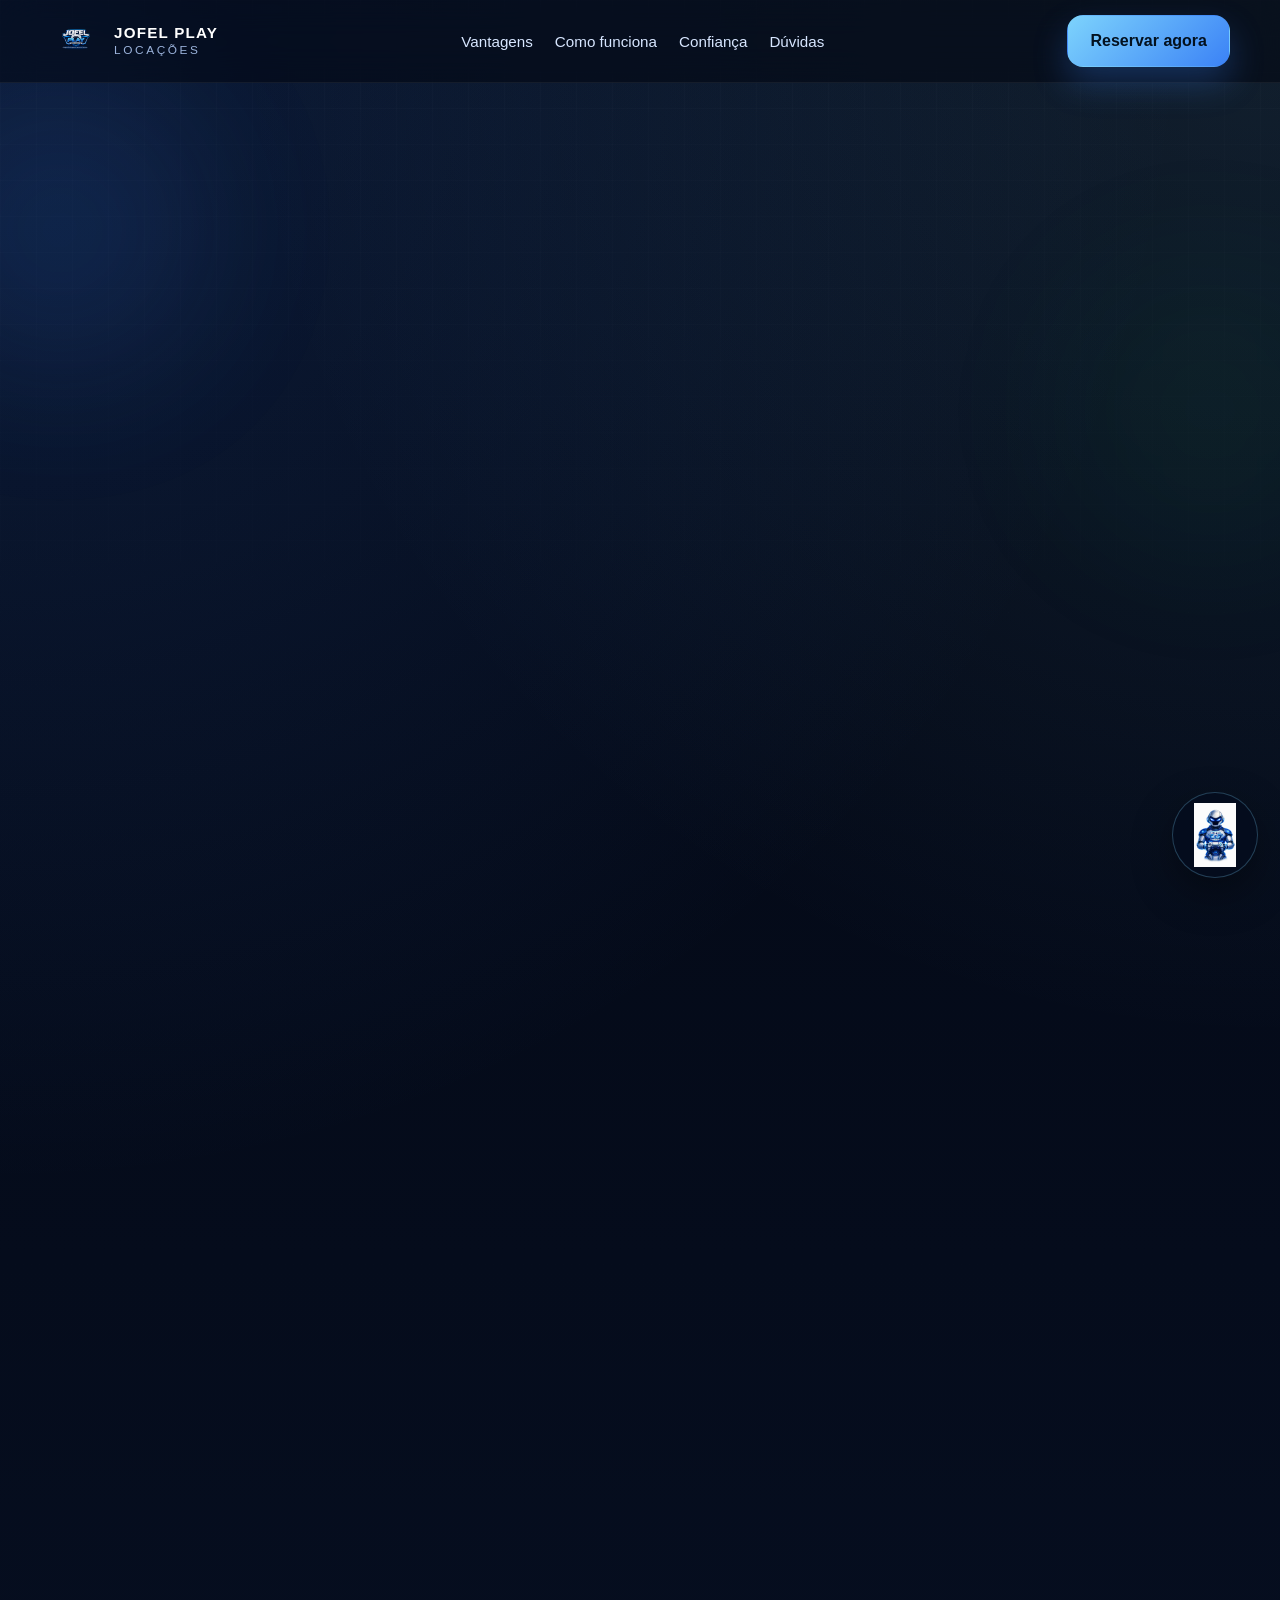
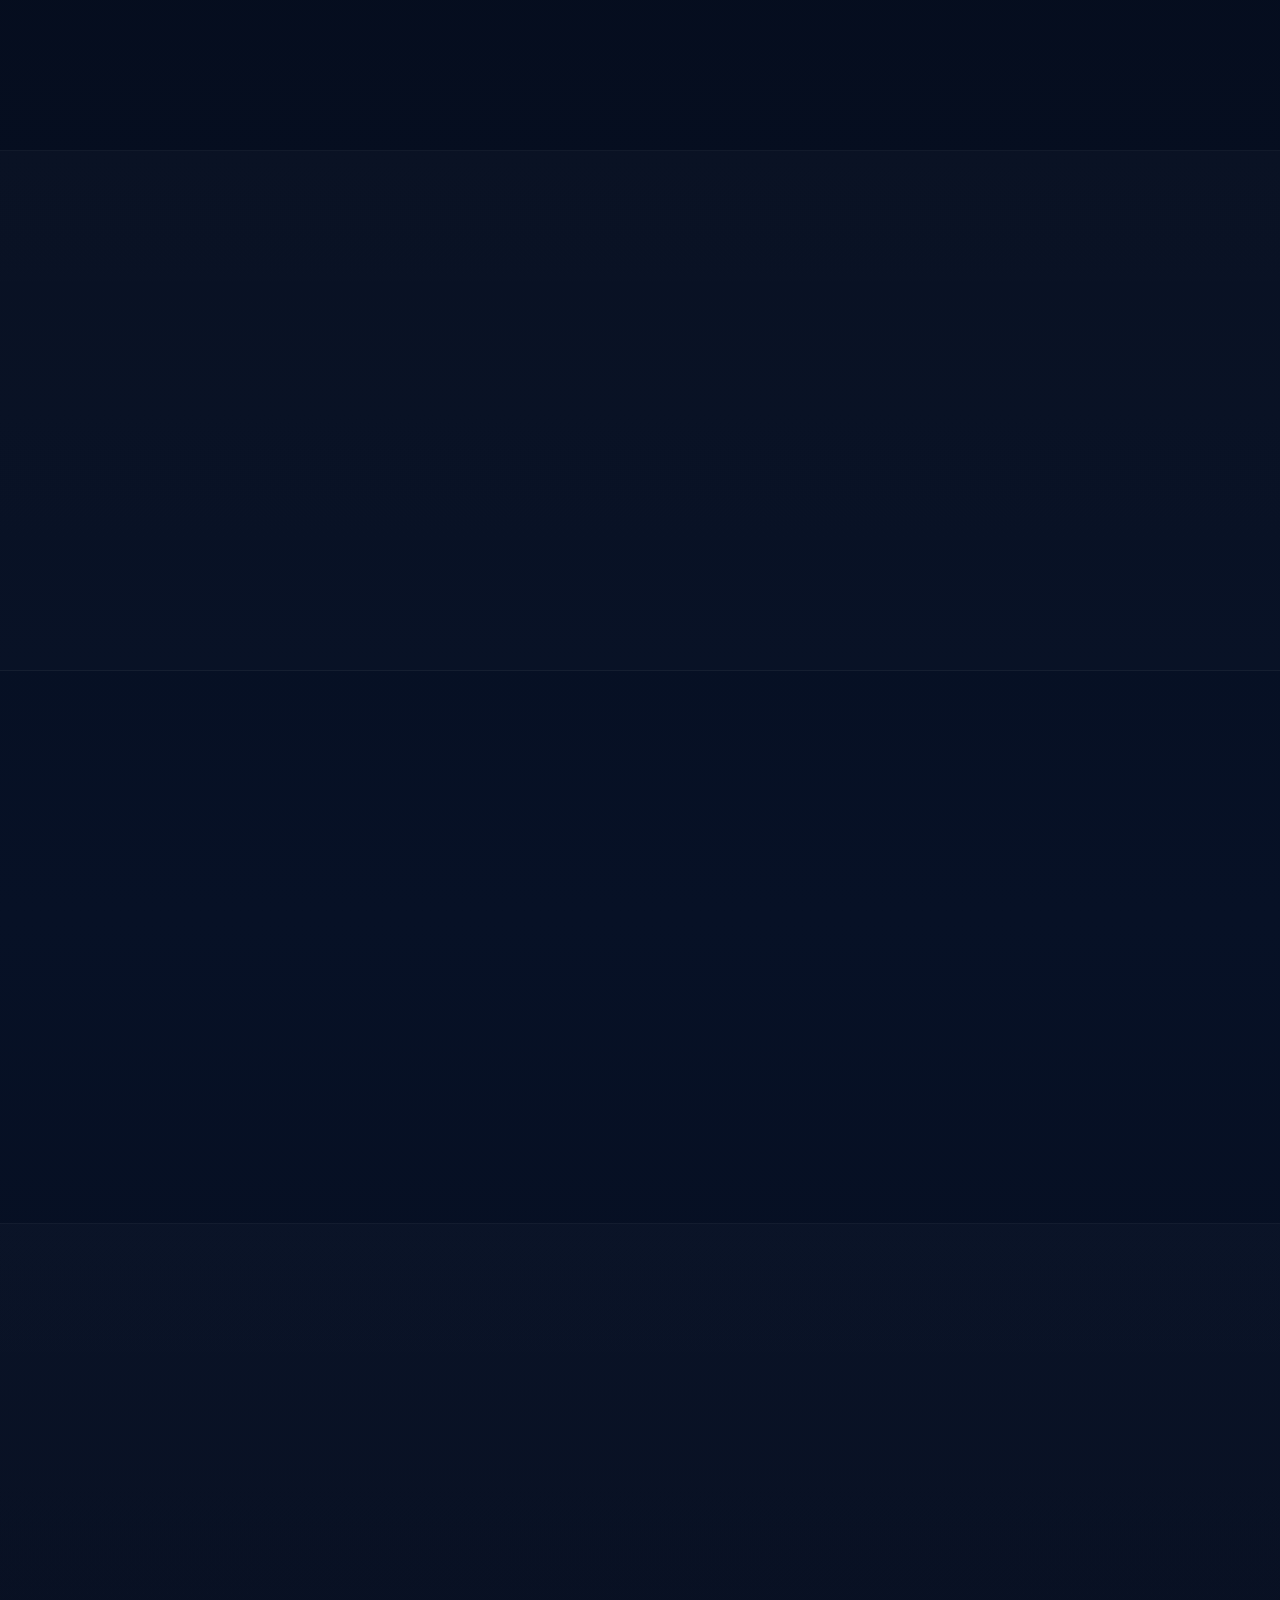
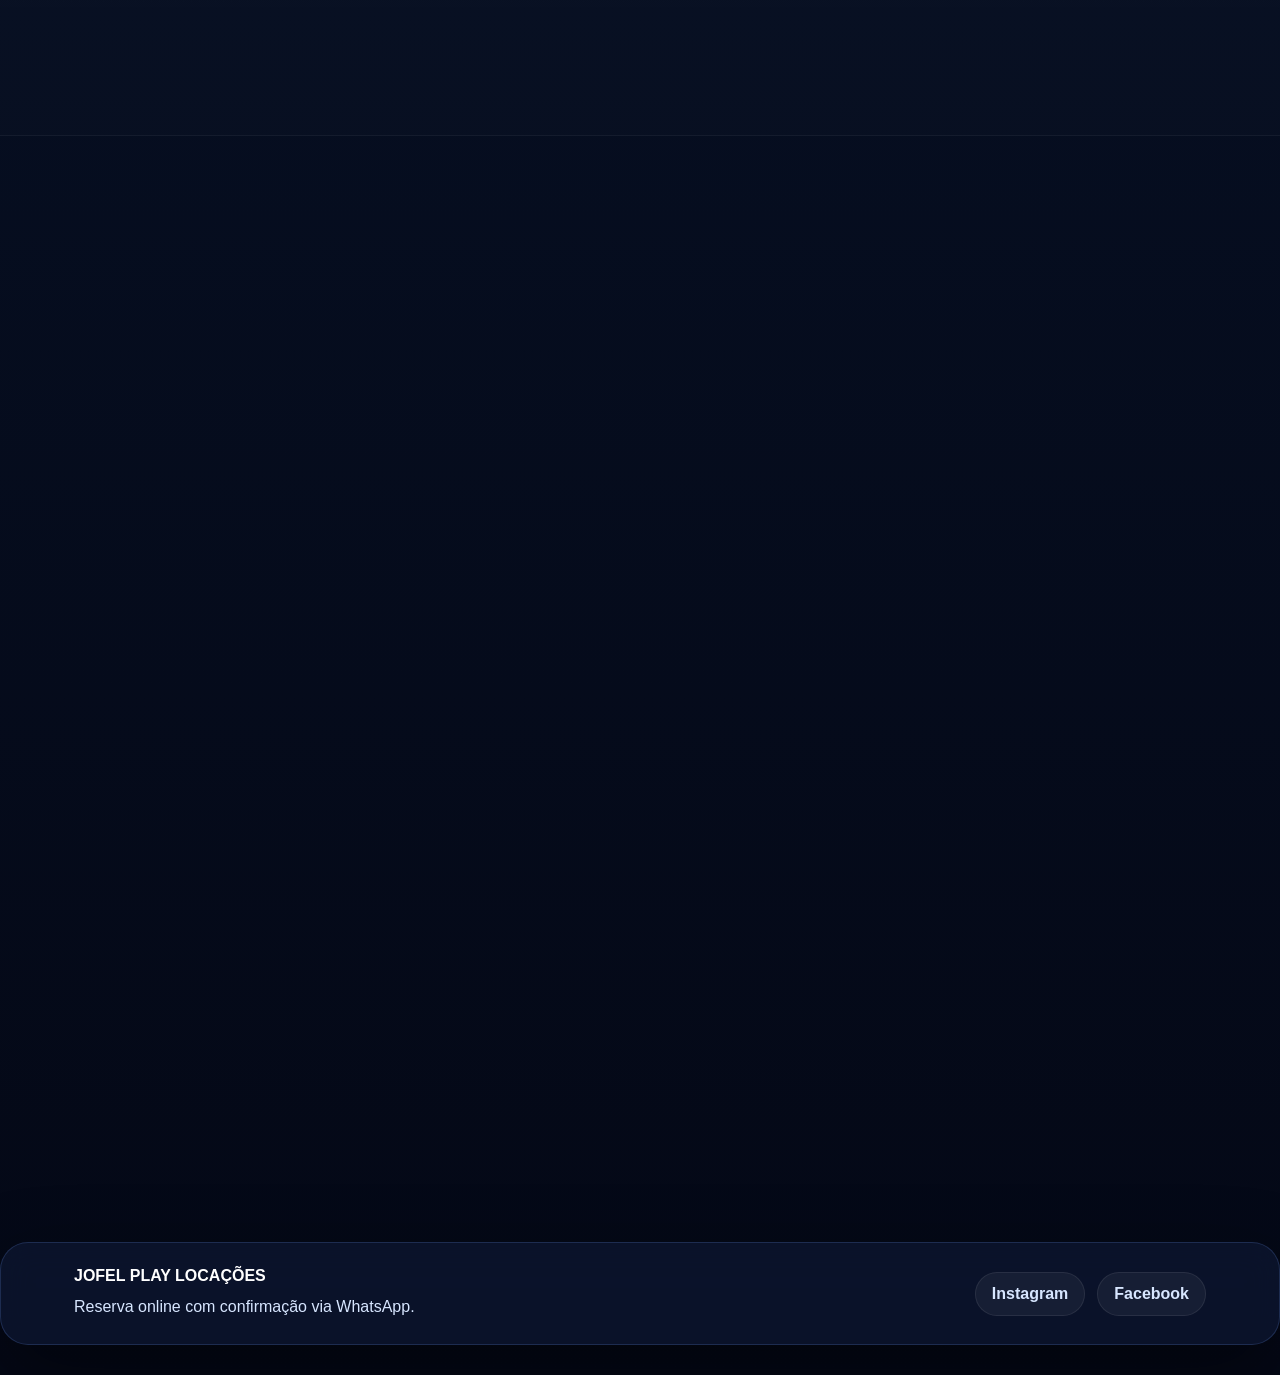
==== commit 595a4dee: "Update index.html" ====
--- a/index.html
+++ b/index.html
@@ -10,19 +10,15 @@
   />
   <link rel="stylesheet" href="style.css" />
 </head>
-<body class="site-body">
+<body class="site-body home-page">
   <div class="bg-orb orb-1"></div>
   <div class="bg-orb orb-2"></div>
   <div class="bg-grid"></div>
 
-  <a href="#inicio" class="floating-mascot" aria-label="Ir para o início do site">
-    <img src="assets/mascote-jofelplay.png" alt="Mascote da JOFEL PLAY" />
-  </a>
-
   <header class="topbar">
     <div class="container topbar-inner">
-      <a href="index.html" class="brand" id="inicio">
-        <img src="assets/logo-jofelplay.png" class="logo-img" alt="Logo JOFEL PLAY" />
+      <a href="index.html" class="brand" aria-label="JOFEL PLAY LOCAÇÕES">
+        <img src="assets/logo-jofelplay.png" class="logo-img" alt="Logo JOFEL PLAY LOCAÇÕES" />
         <span class="brand-text">
           <strong>JOFEL PLAY</strong>
           <small>LOCAÇÕES</small>
@@ -31,8 +27,8 @@
 
       <nav class="nav-desktop">
         <a href="#vantagens">Vantagens</a>
-        <a href="#seguranca">Segurança</a>
         <a href="#como-funciona">Como funciona</a>
+        <a href="#confianca">Confiança</a>
         <a href="#duvidas">Dúvidas</a>
       </nav>
 
@@ -42,7 +38,7 @@
 
   <main>
     <section class="hero-section">
-      <div class="container hero-grid hero-grid-updated">
+      <div class="container hero-grid">
         <div class="hero-copy reveal">
           <span class="pill">Reserva online com confirmação via WhatsApp</span>
 
@@ -53,13 +49,13 @@
 
           <p class="hero-description">
             Faça sua solicitação em poucos minutos, escolha a modalidade de locação
-            e receba o atendimento diretamente no WhatsApp para confirmar todos os detalhes.
+            e finalize tudo com atendimento direto no WhatsApp para confirmar os detalhes.
           </p>
 
           <div class="hero-highlights">
             <div class="highlight-card">
               <strong>Atendimento direto</strong>
-              <p>Resposta rápida e confirmação manual para mais segurança.</p>
+              <p>Solicitação rápida com retorno via WhatsApp para alinhar tudo com você.</p>
             </div>
             <div class="highlight-card">
               <strong>Retirada ou entrega</strong>
@@ -68,16 +64,16 @@
           </div>
 
           <div class="hero-actions hero-actions-with-mascot">
-            <div class="hero-cta-group">
-              <a href="reserva.html" class="btn btn-primary btn-lg">Quero fazer minha reserva</a>
-              <a href="#como-funciona" class="btn btn-secondary btn-lg">Como funciona</a>
+            <div class="hero-action-buttons">
+              <a href="reserva.html" class="btn btn-primary btn-xl">Quero fazer minha reserva</a>
+              <a href="#como-funciona" class="btn btn-secondary btn-xl">Como funciona</a>
             </div>
 
             <div class="hero-mascot-card reveal">
-              <img src="assets/mascote-jofelplay.png" alt="Mascote da JOFEL PLAY" />
+              <img src="assets/mascote-jofelplay.png" alt="Mascote da JOFEL PLAY" class="hero-mascot-image" />
               <div class="hero-mascot-copy">
                 <strong>Bora jogar?</strong>
-                <p>Escolha sua data e envie sua solicitação em poucos minutos.</p>
+                <p>Faça sua solicitação agora e confirme tudo pelo WhatsApp.</p>
               </div>
             </div>
           </div>
@@ -99,8 +95,8 @@
             />
 
             <div class="hero-info-box hero-info-top">
-              <strong>Locação organizada</strong>
-              <p>Solicitação online com atendimento humano.</p>
+              <strong>Reserva organizada</strong>
+              <p>Solicitação online com atendimento humano e confirmação manual.</p>
             </div>
 
             <div class="hero-info-box hero-info-bottom">
@@ -127,7 +123,7 @@
           <span class="section-tag">Vantagens</span>
           <h2>Por que reservar com a JOFEL PLAY?</h2>
           <p>
-            Uma experiência pensada para você reservar com rapidez, confiança e mais segurança do início ao fim.
+            Uma forma mais simples, segura e profissional de fazer sua reserva.
           </p>
         </div>
 
@@ -135,68 +131,31 @@
           <article class="feature-card reveal">
             <div class="icon-wrap">🎮</div>
             <h3>Reserva online</h3>
-            <p>Preencha sua solicitação em poucos minutos, de forma simples e sem burocracia.</p>
+            <p>Preencha sua solicitação em poucos minutos, sem burocracia.</p>
           </article>
 
           <article class="feature-card reveal">
             <div class="icon-wrap">📲</div>
             <h3>Contato direto</h3>
-            <p>Sua solicitação segue direto para o WhatsApp para alinhamento e confirmação.</p>
+            <p>Seu pedido vai direto para o WhatsApp para alinhamento e confirmação.</p>
           </article>
 
           <article class="feature-card reveal">
             <div class="icon-wrap">🛡️</div>
             <h3>Mais segurança</h3>
-            <p>Coleta de dados para identificação, controle e mais proteção na locação.</p>
+            <p>Dados reunidos para trazer mais controle e proteção na locação.</p>
           </article>
 
           <article class="feature-card reveal">
             <div class="icon-wrap">⚡</div>
             <h3>Praticidade</h3>
-            <p>Ideal para quem quer reservar o PS5 com rapidez, clareza e confiança.</p>
-          </article>
-        </div>
-      </div>
-    </section>
-
-    <section id="seguranca" class="section section-dark">
-      <div class="container security-layout">
-        <div class="security-copy reveal">
-          <span class="section-tag">Segurança</span>
-          <h2>Mais confiança para você reservar sem preocupação</h2>
-          <p>
-            A reserva não é confirmada automaticamente. Primeiro sua solicitação é
-            analisada, depois o atendimento continua no WhatsApp para confirmar os detalhes.
-          </p>
-
-          <ul class="security-list">
-            <li>Dados usados para identificação e segurança da locação</li>
-            <li>Confirmação manual antes do fechamento</li>
-            <li>Contato direto para alinhar retirada, entrega e pagamento</li>
-            <li>Processo mais profissional e organizado</li>
-          </ul>
-        </div>
-
-        <div class="security-cards reveal">
-          <article class="glass-card">
-            <strong>Cadastro organizado</strong>
-            <p>Informações reunidas para trazer mais controle e confiabilidade.</p>
-          </article>
-
-          <article class="glass-card">
-            <strong>Confirmação humana</strong>
-            <p>Toda solicitação passa por análise antes da aprovação final.</p>
-          </article>
-
-          <article class="glass-card">
-            <strong>Atendimento local</strong>
-            <p>Contato direto e alinhamento rápido via WhatsApp.</p>
-          </article>
-        </div>
-      </div>
-    </section>
-
-    <section class="section">
+            <p>Ideal para quem quer reservar o PS5 de forma rápida e confiável.</p>
+          </article>
+        </div>
+      </div>
+    </section>
+
+    <section class="section section-dark">
       <div class="container">
         <div class="urgent-banner reveal">
           <span class="section-tag warning-tag">Atenção</span>
@@ -215,7 +174,7 @@
           <span class="section-tag">Como funciona</span>
           <h2>Seu agendamento em 4 passos</h2>
           <p>
-            Tudo foi pensado para você reservar com clareza, rapidez e segurança.
+            Tudo foi pensado para ser simples, rápido e seguro para você.
           </p>
         </div>
 
@@ -229,7 +188,7 @@
           <article class="step-card reveal">
             <span class="step-number">2</span>
             <h3>Envie o pedido</h3>
-            <p>A solicitação é preparada e direcionada para o WhatsApp.</p>
+            <p>Sua solicitação é preparada e direcionada para o WhatsApp.</p>
           </article>
 
           <article class="step-card reveal">
@@ -241,36 +200,36 @@
           <article class="step-card reveal">
             <span class="step-number">4</span>
             <h3>Pronto para jogar</h3>
-            <p>Com tudo alinhado, a locação fica organizada e segura.</p>
-          </article>
-        </div>
-      </div>
-    </section>
-
-    <section class="section section-dark">
+            <p>Com tudo alinhado, sua locação fica organizada e segura.</p>
+          </article>
+        </div>
+      </div>
+    </section>
+
+    <section id="confianca" class="section section-dark">
       <div class="container">
         <div class="section-heading reveal">
           <span class="section-tag">Confiança</span>
           <h2>O que esse site transmite para você?</h2>
           <p>
-            Mais organização, mais profissionalismo e muito mais segurança na hora da reserva.
+            Mais organização, mais profissionalismo e mais segurança na hora da reserva.
           </p>
         </div>
 
         <div class="proof-grid">
           <article class="proof-card reveal">
             <h3>Solicitação clara</h3>
-            <p>Sua solicitação passa por análise antes da confirmação final.</p>
+            <p>Sua solicitação é analisada antes da confirmação final.</p>
           </article>
 
           <article class="proof-card reveal">
             <h3>Processo profissional</h3>
-            <p>Layout forte, estrutura premium e sensação de uma marca séria e organizada.</p>
+            <p>Layout premium, estrutura forte e sensação de empresa séria.</p>
           </article>
 
           <article class="proof-card reveal">
             <h3>Contato rápido</h3>
-            <p>O WhatsApp continua sendo o canal principal, agora com ainda mais autoridade.</p>
+            <p>O WhatsApp continua sendo o canal principal, agora com mais autoridade.</p>
           </article>
         </div>
       </div>
@@ -286,30 +245,22 @@
         <div class="faq-list">
           <details class="faq-item reveal">
             <summary>A reserva é confirmada na hora?</summary>
-            <p>
-              Não. Primeiro a solicitação é enviada, depois a JOFEL PLAY faz a análise e a confirmação via WhatsApp.
-            </p>
+            <p>Não. Primeiro a solicitação é enviada, depois a JOFEL PLAY faz a análise e a confirmação via WhatsApp.</p>
           </details>
 
           <details class="faq-item reveal">
             <summary>Posso escolher entrega ou retirada?</summary>
-            <p>
-              Sim. Na solicitação você informa a forma de recebimento desejada.
-            </p>
+            <p>Sim. Na solicitação você informa a forma de recebimento desejada.</p>
           </details>
 
           <details class="faq-item reveal">
             <summary>Quais dados são solicitados?</summary>
-            <p>
-              São solicitados dados importantes para identificação, segurança da locação e organização da reserva.
-            </p>
+            <p>São solicitados dados importantes para identificação, segurança da locação e organização da reserva.</p>
           </details>
 
           <details class="faq-item reveal">
             <summary>Como finalizo a reserva?</summary>
-            <p>
-              Após enviar o pedido, o atendimento continua pelo WhatsApp para alinhar tudo com você.
-            </p>
+            <p>Após enviar o pedido, o atendimento continua pelo WhatsApp para alinhar tudo com você.</p>
           </details>
         </div>
       </div>
@@ -330,10 +281,10 @@
   </main>
 
   <footer class="site-footer">
-    <div class="container footer-content">
+    <div class="container footer-inner">
       <div>
         <strong>JOFEL PLAY LOCAÇÕES</strong>
-        <p>Siga a loja nas redes sociais e acompanhe novidades, reservas e conteúdos.</p>
+        <p>Reserva online com confirmação via WhatsApp.</p>
       </div>
 
       <div class="footer-socials">
@@ -343,6 +294,10 @@
     </div>
   </footer>
 
+  <a href="reserva.html" class="floating-mascot" aria-label="Fazer reserva agora">
+    <img src="assets/mascote-jofelplay.png" alt="Mascote da JOFEL PLAY" />
+  </a>
+
   <script src="script.js"></script>
 </body>
 </html>
--- a/style.css
+++ b/style.css
@@ -134,16 +134,11 @@
   gap: 12px;
 }
 
-.brand-badge {
-  width: 48px;
-  height: 48px;
-  border-radius: 16px;
-  display: grid;
-  place-items: center;
-  font-weight: 900;
-  color: #03111f;
-  background: linear-gradient(135deg, var(--blue-1), var(--blue-2));
-  box-shadow: 0 10px 30px rgba(59, 130, 246, 0.35);
+.logo-img {
+  width: 52px;
+  height: 52px;
+  object-fit: contain;
+  flex-shrink: 0;
 }
 
 .brand-text {
@@ -301,7 +296,9 @@
 .faq-item,
 .trust-bar,
 .hero-frame,
-.reserve-copy {
+.reserve-copy,
+.hero-mascot-card,
+.site-footer {
   background: var(--card);
   border: 1px solid var(--stroke);
   box-shadow: var(--shadow-lg);
@@ -326,9 +323,47 @@
 
 .hero-actions {
   margin-top: 28px;
+}
+
+.hero-actions-with-mascot {
+  display: grid;
+  grid-template-columns: minmax(0, 1fr) 260px;
+  gap: 18px;
+  align-items: stretch;
+}
+
+.hero-action-buttons {
   display: flex;
   gap: 14px;
   flex-wrap: wrap;
+  align-content: flex-start;
+}
+
+.hero-mascot-card {
+  border-radius: 24px;
+  padding: 18px;
+  display: flex;
+  align-items: center;
+  gap: 14px;
+}
+
+.hero-mascot-image {
+  width: 86px;
+  height: 86px;
+  object-fit: contain;
+  flex-shrink: 0;
+}
+
+.hero-mascot-copy strong {
+  display: block;
+  margin-bottom: 6px;
+  font-size: 1rem;
+}
+
+.hero-mascot-copy p {
+  color: var(--text-soft);
+  line-height: 1.55;
+  font-size: 0.94rem;
 }
 
 .hero-mini-trust {
@@ -506,59 +541,10 @@
 .faq-item p,
 .final-cta p,
 .urgent-banner p,
-.glass-card p {
+.glass-card p,
+.site-footer p {
   color: var(--text-soft);
   line-height: 1.7;
-}
-
-.security-layout {
-  display: grid;
-  grid-template-columns: 1fr 0.95fr;
-  gap: 24px;
-  align-items: start;
-}
-
-.security-copy {
-  padding: 28px;
-  border-radius: var(--radius-xl);
-}
-
-.security-copy h2 {
-  font-size: clamp(2rem, 4vw, 3rem);
-  line-height: 1.08;
-  margin-top: 16px;
-  margin-bottom: 18px;
-}
-
-.security-list {
-  margin-top: 18px;
-  list-style: none;
-  display: grid;
-  gap: 12px;
-}
-
-.security-list li {
-  padding: 14px 16px;
-  border-radius: 16px;
-  background: rgba(255,255,255,0.04);
-  border: 1px solid var(--stroke-2);
-  color: var(--text-soft);
-}
-
-.security-cards {
-  display: grid;
-  gap: 16px;
-}
-
-.glass-card {
-  padding: 22px;
-  border-radius: var(--radius-lg);
-}
-
-.glass-card strong {
-  display: block;
-  margin-bottom: 10px;
-  font-size: 1.02rem;
 }
 
 .urgent-banner,
@@ -728,6 +714,12 @@
   gap: 16px;
 }
 
+.birth-grid {
+  display: grid;
+  grid-template-columns: repeat(3, 1fr);
+  gap: 12px;
+}
+
 .form-group {
   display: flex;
   flex-direction: column;
@@ -830,6 +822,63 @@
   line-height: 1.6;
 }
 
+.site-footer {
+  margin: 0 auto 30px;
+  border-radius: 28px;
+  overflow: hidden;
+}
+
+.footer-inner {
+  padding: 24px;
+  display: flex;
+  justify-content: space-between;
+  align-items: center;
+  gap: 18px;
+}
+
+.footer-inner strong {
+  display: block;
+  margin-bottom: 8px;
+}
+
+.footer-socials {
+  display: flex;
+  gap: 12px;
+  flex-wrap: wrap;
+}
+
+.footer-socials a {
+  padding: 12px 16px;
+  border-radius: 999px;
+  border: 1px solid rgba(255, 255, 255, 0.08);
+  background: rgba(255, 255, 255, 0.05);
+  color: var(--text-soft);
+  font-weight: 700;
+}
+
+.floating-mascot {
+  position: fixed;
+  right: 22px;
+  bottom: 22px;
+  z-index: 60;
+  width: 86px;
+  height: 86px;
+  border-radius: 50%;
+  background: rgba(5, 13, 30, 0.92);
+  border: 1px solid rgba(125, 211, 252, 0.26);
+  box-shadow: 0 16px 40px rgba(0, 0, 0, 0.35);
+  display: flex;
+  align-items: center;
+  justify-content: center;
+  padding: 10px;
+}
+
+.floating-mascot img {
+  width: 100%;
+  height: 100%;
+  object-fit: contain;
+}
+
 .reveal {
   opacity: 0;
   transform: translateY(22px);
@@ -843,8 +892,8 @@
 
 @media (max-width: 1120px) {
   .hero-grid,
-  .security-layout,
-  .reserve-layout {
+  .reserve-layout,
+  .hero-actions-with-mascot {
     grid-template-columns: 1fr;
   }
 
@@ -880,7 +929,8 @@
   .four-cols,
   .steps-grid,
   .proof-grid,
-  .trust-bar-grid {
+  .trust-bar-grid,
+  .birth-grid {
     grid-template-columns: 1fr;
   }
 
@@ -913,6 +963,11 @@
   .hero-section {
     padding: 56px 0;
   }
+
+  .footer-inner {
+    flex-direction: column;
+    align-items: flex-start;
+  }
 }
 
 @media (max-width: 560px) {
@@ -924,10 +979,9 @@
     gap: 12px;
   }
 
-  .brand-badge {
-    width: 42px;
-    height: 42px;
-    border-radius: 14px;
+  .logo-img {
+    width: 44px;
+    height: 44px;
   }
 
   .brand-text strong {
@@ -954,7 +1008,6 @@
   .step-card p,
   .proof-card p,
   .reserve-copy p,
-  .security-copy p,
   .faq-item p,
   .urgent-banner p,
   .final-cta p {
@@ -962,6 +1015,7 @@
   }
 
   .hero-actions,
+  .hero-action-buttons,
   .form-actions {
     flex-direction: column;
   }
@@ -969,11 +1023,11 @@
   .feature-card,
   .step-card,
   .proof-card,
-  .security-copy,
   .reserve-copy,
   .reserve-form-card,
   .urgent-banner,
-  .final-cta {
+  .final-cta,
+  .hero-mascot-card {
     padding: 20px;
   }
 
@@ -988,196 +1042,11 @@
   .faq-item p {
     padding: 0 18px 18px;
   }
-}
-
-.logo-img {
-  height: 48px;
-  width: auto;
-  object-fit: contain;
-  filter: drop-shadow(0 10px 22px rgba(59, 130, 246, 0.22));
-}
-
-.hero-grid-updated {
-  align-items: stretch;
-}
-
-.hero-actions-with-mascot {
-  align-items: stretch;
-  gap: 18px;
-  flex-wrap: nowrap;
-}
-
-.hero-cta-group {
-  display: flex;
-  flex-wrap: wrap;
-  gap: 14px;
-  align-items: center;
-}
-
-.hero-mascot-card {
-  display: flex;
-  align-items: center;
-  gap: 16px;
-  padding: 16px 18px;
-  min-width: 280px;
-  border-radius: 22px;
-  background: rgba(255, 255, 255, 0.05);
-  border: 1px solid rgba(125, 211, 252, 0.18);
-  box-shadow: var(--shadow-md);
-}
-
-.hero-mascot-card img {
-  width: 118px;
-  height: auto;
-  object-fit: contain;
-  filter: drop-shadow(0 18px 30px rgba(59, 130, 246, 0.2));
-}
-
-.hero-mascot-copy strong {
-  display: block;
-  font-size: 1.08rem;
-  margin-bottom: 6px;
-}
-
-.hero-mascot-copy p {
-  color: var(--text-soft);
-  line-height: 1.55;
-  font-size: 0.95rem;
-}
-
-.floating-mascot {
-  position: fixed;
-  right: 18px;
-  bottom: 18px;
-  z-index: 50;
-  width: 92px;
-  height: 92px;
-  border-radius: 50%;
-  display: flex;
-  align-items: center;
-  justify-content: center;
-  background: linear-gradient(180deg, rgba(10, 18, 38, 0.96), rgba(7, 17, 38, 0.92));
-  border: 1px solid rgba(125, 211, 252, 0.24);
-  box-shadow: 0 18px 40px rgba(0, 0, 0, 0.35);
-  backdrop-filter: blur(16px);
-  transition: transform 0.25s ease, box-shadow 0.25s ease;
-}
-
-.floating-mascot:hover {
-  transform: translateY(-4px) scale(1.03);
-  box-shadow: 0 22px 44px rgba(0, 0, 0, 0.42);
-}
-
-.floating-mascot img {
-  width: 78px;
-  height: 78px;
-  object-fit: contain;
-}
-
-.site-footer {
-  padding: 30px 0 38px;
-  border-top: 1px solid rgba(255, 255, 255, 0.06);
-  background: rgba(3, 7, 18, 0.45);
-  position: relative;
-  z-index: 2;
-}
-
-.footer-content {
-  display: flex;
-  align-items: center;
-  justify-content: space-between;
-  gap: 18px;
-}
-
-.footer-content strong {
-  display: block;
-  margin-bottom: 6px;
-}
-
-.footer-content p {
-  color: var(--text-soft);
-  line-height: 1.6;
-}
-
-.footer-socials {
-  display: flex;
-  gap: 12px;
-  flex-wrap: wrap;
-}
-
-.footer-socials a {
-  min-height: 48px;
-  padding: 12px 18px;
-  border-radius: 14px;
-  font-weight: 800;
-  color: var(--text);
-  background: rgba(255, 255, 255, 0.05);
-  border: 1px solid rgba(255, 255, 255, 0.08);
-  transition: 0.25s ease;
-}
-
-.footer-socials a:hover {
-  transform: translateY(-2px);
-  border-color: rgba(125, 211, 252, 0.28);
-}
-
-.birth-grid {
-  display: grid;
-  grid-template-columns: repeat(3, 1fr);
-  gap: 12px;
-}
-
-@media (max-width: 1120px) {
-  .hero-actions-with-mascot {
-    flex-direction: column;
-    align-items: flex-start;
-  }
-}
-
-@media (max-width: 820px) {
-  .hero-mascot-card {
-    width: 100%;
-  }
-
-  .footer-content {
-    flex-direction: column;
-    align-items: flex-start;
-  }
-}
-
-@media (max-width: 560px) {
-  .logo-img {
-    height: 42px;
-  }
-
-  .hero-cta-group {
-    width: 100%;
-    flex-direction: column;
-  }
-
-  .hero-mascot-card {
-    flex-direction: column;
-    text-align: center;
-    min-width: 0;
-  }
-
-  .hero-mascot-card img {
-    width: 110px;
-  }
 
   .floating-mascot {
-    width: 78px;
-    height: 78px;
-    right: 12px;
-    bottom: 12px;
-  }
-
-  .floating-mascot img {
-    width: 64px;
-    height: 64px;
-  }
-
-  .birth-grid {
-    grid-template-columns: 1fr;
-  }
-}
+    width: 72px;
+    height: 72px;
+    right: 14px;
+    bottom: 14px;
+  }
+}
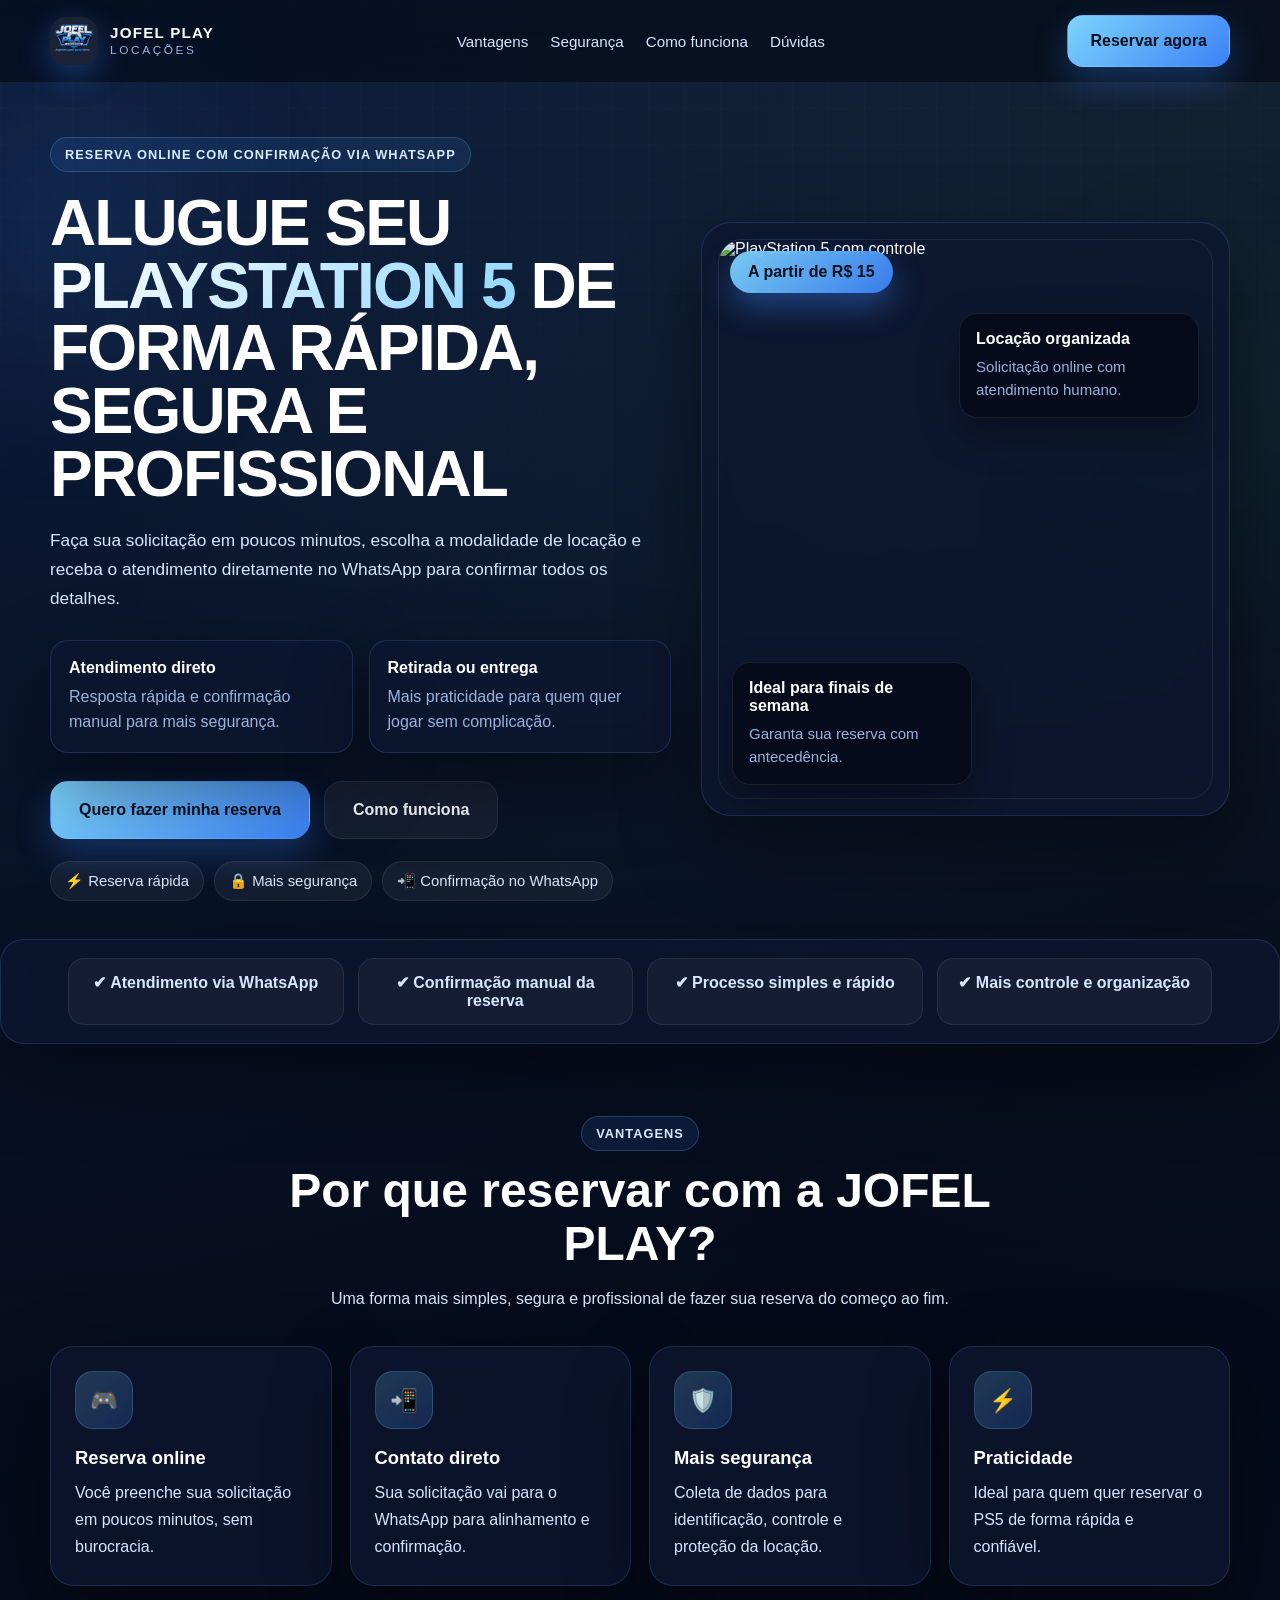
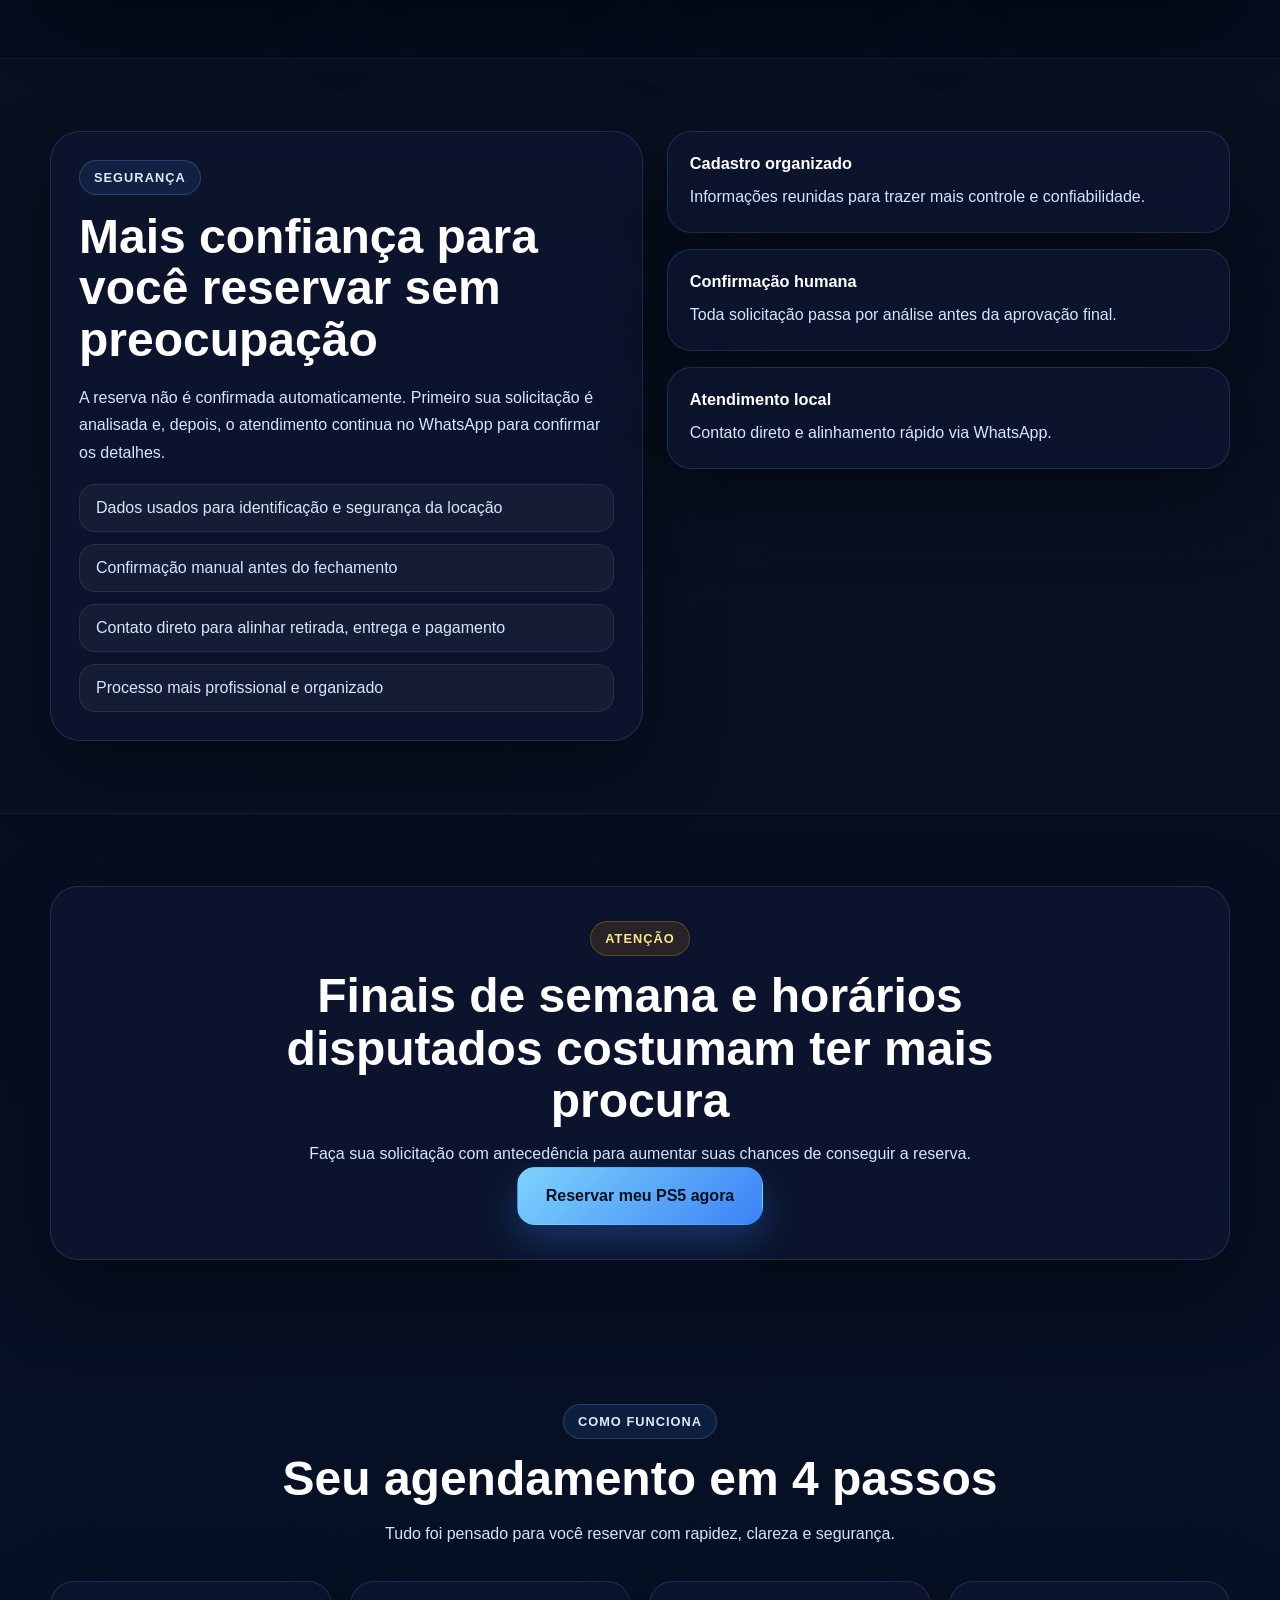
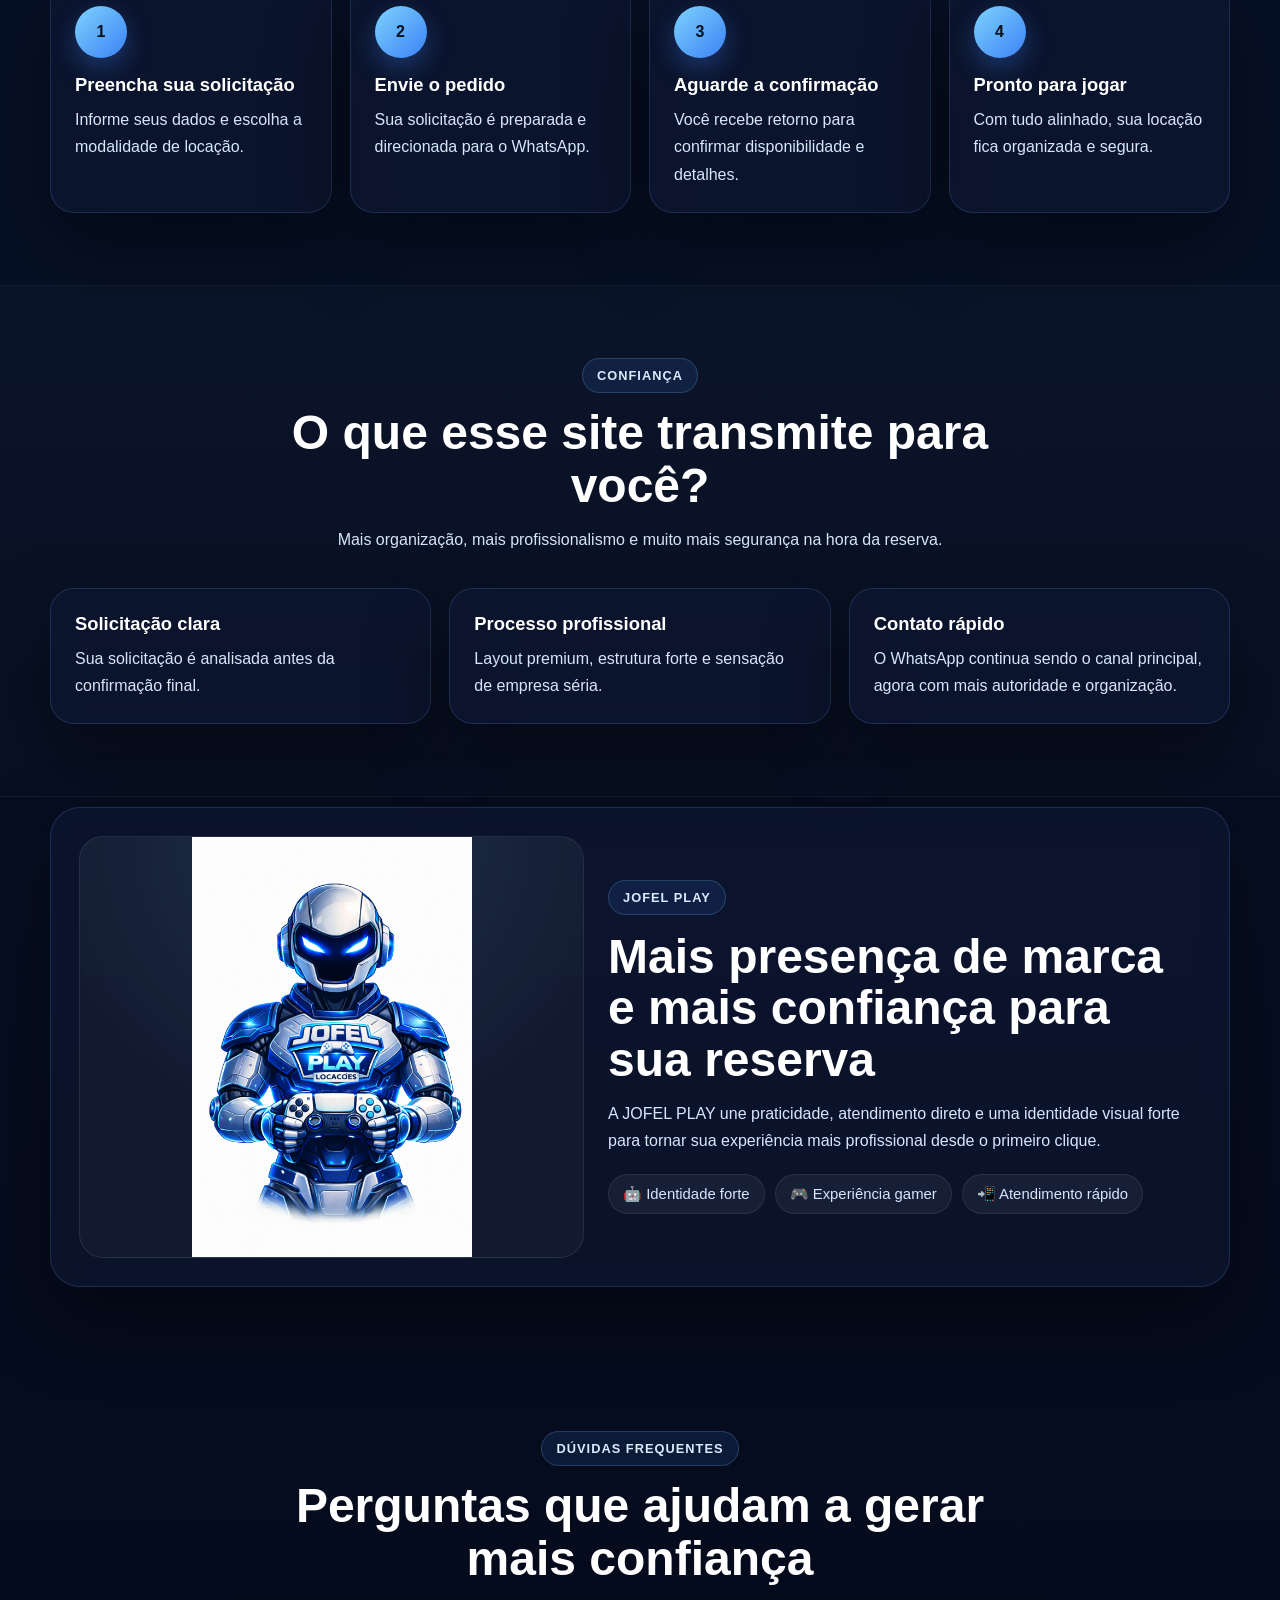
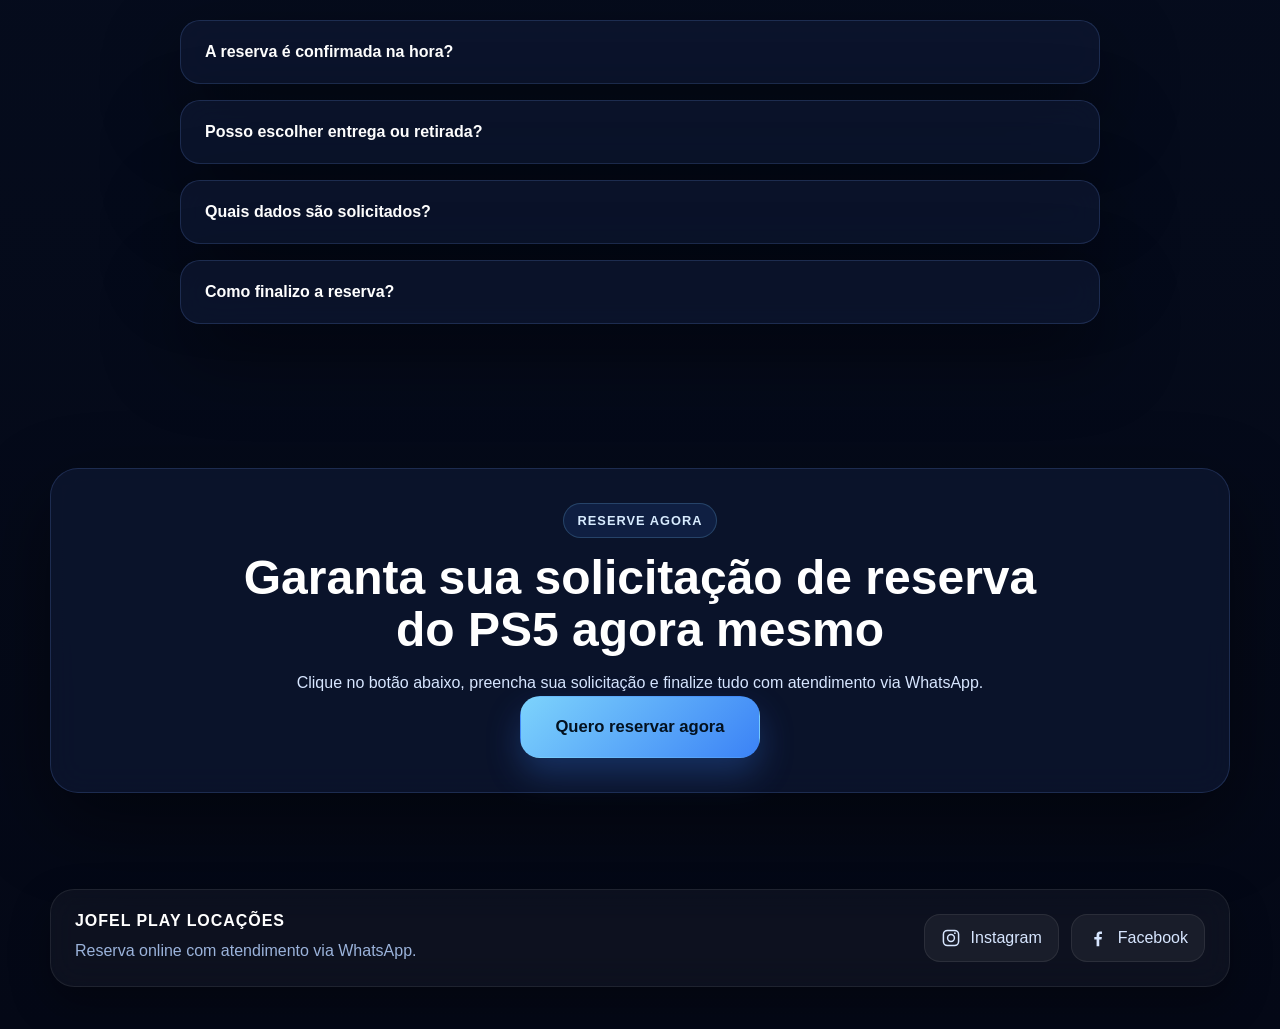
==== commit d78f51bc: "Add files via upload" ====
--- a/index.html
+++ b/index.html
@@ -10,7 +10,7 @@
   />
   <link rel="stylesheet" href="style.css" />
 </head>
-<body class="site-body home-page">
+<body class="site-body">
   <div class="bg-orb orb-1"></div>
   <div class="bg-orb orb-2"></div>
   <div class="bg-grid"></div>
@@ -18,7 +18,16 @@
   <header class="topbar">
     <div class="container topbar-inner">
       <a href="index.html" class="brand" aria-label="JOFEL PLAY LOCAÇÕES">
-        <img src="assets/logo-jofelplay.png" class="logo-img" alt="Logo JOFEL PLAY LOCAÇÕES" />
+        <span class="brand-badge brand-logo-wrap">
+          <img
+            src="assets/logo-jofelplay.png"
+            alt="Logo JOFEL PLAY"
+            class="brand-logo"
+            onerror="this.style.display='none'; this.nextElementSibling.style.display='grid';"
+          />
+          <span class="brand-logo-fallback">JP</span>
+        </span>
+
         <span class="brand-text">
           <strong>JOFEL PLAY</strong>
           <small>LOCAÇÕES</small>
@@ -27,8 +36,8 @@
 
       <nav class="nav-desktop">
         <a href="#vantagens">Vantagens</a>
+        <a href="#seguranca">Segurança</a>
         <a href="#como-funciona">Como funciona</a>
-        <a href="#confianca">Confiança</a>
         <a href="#duvidas">Dúvidas</a>
       </nav>
 
@@ -49,13 +58,13 @@
 
           <p class="hero-description">
             Faça sua solicitação em poucos minutos, escolha a modalidade de locação
-            e finalize tudo com atendimento direto no WhatsApp para confirmar os detalhes.
+            e receba o atendimento diretamente no WhatsApp para confirmar todos os detalhes.
           </p>
 
           <div class="hero-highlights">
             <div class="highlight-card">
               <strong>Atendimento direto</strong>
-              <p>Solicitação rápida com retorno via WhatsApp para alinhar tudo com você.</p>
+              <p>Resposta rápida e confirmação manual para mais segurança.</p>
             </div>
             <div class="highlight-card">
               <strong>Retirada ou entrega</strong>
@@ -63,19 +72,9 @@
             </div>
           </div>
 
-          <div class="hero-actions hero-actions-with-mascot">
-            <div class="hero-action-buttons">
-              <a href="reserva.html" class="btn btn-primary btn-xl">Quero fazer minha reserva</a>
-              <a href="#como-funciona" class="btn btn-secondary btn-xl">Como funciona</a>
-            </div>
-
-            <div class="hero-mascot-card reveal">
-              <img src="assets/mascote-jofelplay.png" alt="Mascote da JOFEL PLAY" class="hero-mascot-image" />
-              <div class="hero-mascot-copy">
-                <strong>Bora jogar?</strong>
-                <p>Faça sua solicitação agora e confirme tudo pelo WhatsApp.</p>
-              </div>
-            </div>
+          <div class="hero-actions">
+            <a href="reserva.html" class="btn btn-primary btn-lg">Quero fazer minha reserva</a>
+            <a href="#como-funciona" class="btn btn-secondary btn-lg">Como funciona</a>
           </div>
 
           <div class="hero-mini-trust">
@@ -95,8 +94,8 @@
             />
 
             <div class="hero-info-box hero-info-top">
-              <strong>Reserva organizada</strong>
-              <p>Solicitação online com atendimento humano e confirmação manual.</p>
+              <strong>Locação organizada</strong>
+              <p>Solicitação online com atendimento humano.</p>
             </div>
 
             <div class="hero-info-box hero-info-bottom">
@@ -123,7 +122,7 @@
           <span class="section-tag">Vantagens</span>
           <h2>Por que reservar com a JOFEL PLAY?</h2>
           <p>
-            Uma forma mais simples, segura e profissional de fazer sua reserva.
+            Uma forma mais simples, segura e profissional de fazer sua reserva do começo ao fim.
           </p>
         </div>
 
@@ -131,19 +130,19 @@
           <article class="feature-card reveal">
             <div class="icon-wrap">🎮</div>
             <h3>Reserva online</h3>
-            <p>Preencha sua solicitação em poucos minutos, sem burocracia.</p>
+            <p>Você preenche sua solicitação em poucos minutos, sem burocracia.</p>
           </article>
 
           <article class="feature-card reveal">
             <div class="icon-wrap">📲</div>
             <h3>Contato direto</h3>
-            <p>Seu pedido vai direto para o WhatsApp para alinhamento e confirmação.</p>
+            <p>Sua solicitação vai para o WhatsApp para alinhamento e confirmação.</p>
           </article>
 
           <article class="feature-card reveal">
             <div class="icon-wrap">🛡️</div>
             <h3>Mais segurança</h3>
-            <p>Dados reunidos para trazer mais controle e proteção na locação.</p>
+            <p>Coleta de dados para identificação, controle e proteção da locação.</p>
           </article>
 
           <article class="feature-card reveal">
@@ -155,7 +154,44 @@
       </div>
     </section>
 
-    <section class="section section-dark">
+    <section id="seguranca" class="section section-dark">
+      <div class="container security-layout">
+        <div class="security-copy reveal">
+          <span class="section-tag">Segurança</span>
+          <h2>Mais confiança para você reservar sem preocupação</h2>
+          <p>
+            A reserva não é confirmada automaticamente. Primeiro sua solicitação é
+            analisada e, depois, o atendimento continua no WhatsApp para confirmar os detalhes.
+          </p>
+
+          <ul class="security-list">
+            <li>Dados usados para identificação e segurança da locação</li>
+            <li>Confirmação manual antes do fechamento</li>
+            <li>Contato direto para alinhar retirada, entrega e pagamento</li>
+            <li>Processo mais profissional e organizado</li>
+          </ul>
+        </div>
+
+        <div class="security-cards reveal">
+          <article class="glass-card">
+            <strong>Cadastro organizado</strong>
+            <p>Informações reunidas para trazer mais controle e confiabilidade.</p>
+          </article>
+
+          <article class="glass-card">
+            <strong>Confirmação humana</strong>
+            <p>Toda solicitação passa por análise antes da aprovação final.</p>
+          </article>
+
+          <article class="glass-card">
+            <strong>Atendimento local</strong>
+            <p>Contato direto e alinhamento rápido via WhatsApp.</p>
+          </article>
+        </div>
+      </div>
+    </section>
+
+    <section class="section">
       <div class="container">
         <div class="urgent-banner reveal">
           <span class="section-tag warning-tag">Atenção</span>
@@ -174,7 +210,7 @@
           <span class="section-tag">Como funciona</span>
           <h2>Seu agendamento em 4 passos</h2>
           <p>
-            Tudo foi pensado para ser simples, rápido e seguro para você.
+            Tudo foi pensado para você reservar com rapidez, clareza e segurança.
           </p>
         </div>
 
@@ -206,13 +242,13 @@
       </div>
     </section>
 
-    <section id="confianca" class="section section-dark">
+    <section class="section section-dark">
       <div class="container">
         <div class="section-heading reveal">
           <span class="section-tag">Confiança</span>
           <h2>O que esse site transmite para você?</h2>
           <p>
-            Mais organização, mais profissionalismo e mais segurança na hora da reserva.
+            Mais organização, mais profissionalismo e muito mais segurança na hora da reserva.
           </p>
         </div>
 
@@ -229,8 +265,36 @@
 
           <article class="proof-card reveal">
             <h3>Contato rápido</h3>
-            <p>O WhatsApp continua sendo o canal principal, agora com mais autoridade.</p>
-          </article>
+            <p>O WhatsApp continua sendo o canal principal, agora com mais autoridade e organização.</p>
+          </article>
+        </div>
+      </div>
+    </section>
+
+    <section class="section mascot-section">
+      <div class="container mascot-layout reveal">
+        <div class="mascot-visual">
+          <img
+            src="assets/mascote-jofelplay.png"
+            alt="Mascote robô da JOFEL PLAY"
+            class="mascot-image"
+            onerror="this.style.display='none'; this.parentElement.classList.add('mascot-hidden');"
+          />
+        </div>
+
+        <div class="mascot-copy">
+          <span class="section-tag">JOFEL PLAY</span>
+          <h2>Mais presença de marca e mais confiança para sua reserva</h2>
+          <p>
+            A JOFEL PLAY une praticidade, atendimento direto e uma identidade visual forte
+            para tornar sua experiência mais profissional desde o primeiro clique.
+          </p>
+
+          <div class="hero-mini-trust mascot-mini-trust">
+            <span>🤖 Identidade forte</span>
+            <span>🎮 Experiência gamer</span>
+            <span>📲 Atendimento rápido</span>
+          </div>
         </div>
       </div>
     </section>
@@ -245,22 +309,30 @@
         <div class="faq-list">
           <details class="faq-item reveal">
             <summary>A reserva é confirmada na hora?</summary>
-            <p>Não. Primeiro a solicitação é enviada, depois a JOFEL PLAY faz a análise e a confirmação via WhatsApp.</p>
+            <p>
+              Não. Primeiro a solicitação é enviada, depois a JOFEL PLAY faz a análise e a confirmação via WhatsApp.
+            </p>
           </details>
 
           <details class="faq-item reveal">
             <summary>Posso escolher entrega ou retirada?</summary>
-            <p>Sim. Na solicitação você informa a forma de recebimento desejada.</p>
+            <p>
+              Sim. Na solicitação você informa a forma de recebimento desejada.
+            </p>
           </details>
 
           <details class="faq-item reveal">
             <summary>Quais dados são solicitados?</summary>
-            <p>São solicitados dados importantes para identificação, segurança da locação e organização da reserva.</p>
+            <p>
+              São solicitados dados importantes para identificação, segurança da locação e organização da reserva.
+            </p>
           </details>
 
           <details class="faq-item reveal">
             <summary>Como finalizo a reserva?</summary>
-            <p>Após enviar o pedido, o atendimento continua pelo WhatsApp para alinhar tudo com você.</p>
+            <p>
+              Após enviar o pedido, o atendimento continua pelo WhatsApp para alinhar tudo com você.
+            </p>
           </details>
         </div>
       </div>
@@ -282,21 +354,40 @@
 
   <footer class="site-footer">
     <div class="container footer-inner">
-      <div>
+      <div class="footer-brand">
         <strong>JOFEL PLAY LOCAÇÕES</strong>
-        <p>Reserva online com confirmação via WhatsApp.</p>
-      </div>
-
-      <div class="footer-socials">
-        <a href="https://www.instagram.com/jofelplay/" target="_blank" rel="noopener noreferrer" aria-label="Instagram da JOFEL PLAY">Instagram</a>
-        <a href="https://www.facebook.com/profile.php?id=61575388936324" target="_blank" rel="noopener noreferrer" aria-label="Facebook da JOFEL PLAY">Facebook</a>
+        <p>Reserva online com atendimento via WhatsApp.</p>
+      </div>
+
+      <div class="footer-social">
+        <a
+          href="https://www.instagram.com/jofelplay/"
+          target="_blank"
+          rel="noopener noreferrer"
+          aria-label="Instagram da JOFEL PLAY"
+          class="social-link"
+        >
+          <svg viewBox="0 0 24 24" aria-hidden="true">
+            <path d="M7.75 2h8.5A5.75 5.75 0 0 1 22 7.75v8.5A5.75 5.75 0 0 1 16.25 22h-8.5A5.75 5.75 0 0 1 2 16.25v-8.5A5.75 5.75 0 0 1 7.75 2Zm0 1.8A3.95 3.95 0 0 0 3.8 7.75v8.5A3.95 3.95 0 0 0 7.75 20.2h8.5a3.95 3.95 0 0 0 3.95-3.95v-8.5a3.95 3.95 0 0 0-3.95-3.95h-8.5Zm8.93 1.35a1.07 1.07 0 1 1 0 2.14 1.07 1.07 0 0 1 0-2.14ZM12 7a5 5 0 1 1 0 10 5 5 0 0 1 0-10Zm0 1.8A3.2 3.2 0 1 0 12 15.2 3.2 3.2 0 0 0 12 8.8Z"/>
+          </svg>
+          <span>Instagram</span>
+        </a>
+
+        <a
+          href="https://www.facebook.com/profile.php?id=61575388936324"
+          target="_blank"
+          rel="noopener noreferrer"
+          aria-label="Facebook da JOFEL PLAY"
+          class="social-link"
+        >
+          <svg viewBox="0 0 24 24" aria-hidden="true">
+            <path d="M13.5 22v-8.14h2.73l.41-3.17H13.5V8.67c0-.92.26-1.54 1.58-1.54h1.68V4.29c-.29-.04-1.28-.12-2.43-.12-2.4 0-4.04 1.47-4.04 4.17v2.35H7.56v3.17h2.73V22h3.21Z"/>
+          </svg>
+          <span>Facebook</span>
+        </a>
       </div>
     </div>
   </footer>
-
-  <a href="reserva.html" class="floating-mascot" aria-label="Fazer reserva agora">
-    <img src="assets/mascote-jofelplay.png" alt="Mascote da JOFEL PLAY" />
-  </a>
 
   <script src="script.js"></script>
 </body>
--- a/style.css
+++ b/style.css
@@ -134,11 +134,16 @@
   gap: 12px;
 }
 
-.logo-img {
-  width: 52px;
-  height: 52px;
-  object-fit: contain;
-  flex-shrink: 0;
+.brand-badge {
+  width: 48px;
+  height: 48px;
+  border-radius: 16px;
+  display: grid;
+  place-items: center;
+  font-weight: 900;
+  color: #03111f;
+  background: linear-gradient(135deg, var(--blue-1), var(--blue-2));
+  box-shadow: 0 10px 30px rgba(59, 130, 246, 0.35);
 }
 
 .brand-text {
@@ -296,9 +301,7 @@
 .faq-item,
 .trust-bar,
 .hero-frame,
-.reserve-copy,
-.hero-mascot-card,
-.site-footer {
+.reserve-copy {
   background: var(--card);
   border: 1px solid var(--stroke);
   box-shadow: var(--shadow-lg);
@@ -323,47 +326,9 @@
 
 .hero-actions {
   margin-top: 28px;
-}
-
-.hero-actions-with-mascot {
-  display: grid;
-  grid-template-columns: minmax(0, 1fr) 260px;
-  gap: 18px;
-  align-items: stretch;
-}
-
-.hero-action-buttons {
   display: flex;
   gap: 14px;
   flex-wrap: wrap;
-  align-content: flex-start;
-}
-
-.hero-mascot-card {
-  border-radius: 24px;
-  padding: 18px;
-  display: flex;
-  align-items: center;
-  gap: 14px;
-}
-
-.hero-mascot-image {
-  width: 86px;
-  height: 86px;
-  object-fit: contain;
-  flex-shrink: 0;
-}
-
-.hero-mascot-copy strong {
-  display: block;
-  margin-bottom: 6px;
-  font-size: 1rem;
-}
-
-.hero-mascot-copy p {
-  color: var(--text-soft);
-  line-height: 1.55;
-  font-size: 0.94rem;
 }
 
 .hero-mini-trust {
@@ -541,10 +506,59 @@
 .faq-item p,
 .final-cta p,
 .urgent-banner p,
-.glass-card p,
-.site-footer p {
+.glass-card p {
   color: var(--text-soft);
   line-height: 1.7;
+}
+
+.security-layout {
+  display: grid;
+  grid-template-columns: 1fr 0.95fr;
+  gap: 24px;
+  align-items: start;
+}
+
+.security-copy {
+  padding: 28px;
+  border-radius: var(--radius-xl);
+}
+
+.security-copy h2 {
+  font-size: clamp(2rem, 4vw, 3rem);
+  line-height: 1.08;
+  margin-top: 16px;
+  margin-bottom: 18px;
+}
+
+.security-list {
+  margin-top: 18px;
+  list-style: none;
+  display: grid;
+  gap: 12px;
+}
+
+.security-list li {
+  padding: 14px 16px;
+  border-radius: 16px;
+  background: rgba(255,255,255,0.04);
+  border: 1px solid var(--stroke-2);
+  color: var(--text-soft);
+}
+
+.security-cards {
+  display: grid;
+  gap: 16px;
+}
+
+.glass-card {
+  padding: 22px;
+  border-radius: var(--radius-lg);
+}
+
+.glass-card strong {
+  display: block;
+  margin-bottom: 10px;
+  font-size: 1.02rem;
 }
 
 .urgent-banner,
@@ -714,12 +728,6 @@
   gap: 16px;
 }
 
-.birth-grid {
-  display: grid;
-  grid-template-columns: repeat(3, 1fr);
-  gap: 12px;
-}
-
 .form-group {
   display: flex;
   flex-direction: column;
@@ -822,63 +830,6 @@
   line-height: 1.6;
 }
 
-.site-footer {
-  margin: 0 auto 30px;
-  border-radius: 28px;
-  overflow: hidden;
-}
-
-.footer-inner {
-  padding: 24px;
-  display: flex;
-  justify-content: space-between;
-  align-items: center;
-  gap: 18px;
-}
-
-.footer-inner strong {
-  display: block;
-  margin-bottom: 8px;
-}
-
-.footer-socials {
-  display: flex;
-  gap: 12px;
-  flex-wrap: wrap;
-}
-
-.footer-socials a {
-  padding: 12px 16px;
-  border-radius: 999px;
-  border: 1px solid rgba(255, 255, 255, 0.08);
-  background: rgba(255, 255, 255, 0.05);
-  color: var(--text-soft);
-  font-weight: 700;
-}
-
-.floating-mascot {
-  position: fixed;
-  right: 22px;
-  bottom: 22px;
-  z-index: 60;
-  width: 86px;
-  height: 86px;
-  border-radius: 50%;
-  background: rgba(5, 13, 30, 0.92);
-  border: 1px solid rgba(125, 211, 252, 0.26);
-  box-shadow: 0 16px 40px rgba(0, 0, 0, 0.35);
-  display: flex;
-  align-items: center;
-  justify-content: center;
-  padding: 10px;
-}
-
-.floating-mascot img {
-  width: 100%;
-  height: 100%;
-  object-fit: contain;
-}
-
 .reveal {
   opacity: 0;
   transform: translateY(22px);
@@ -892,8 +843,8 @@
 
 @media (max-width: 1120px) {
   .hero-grid,
-  .reserve-layout,
-  .hero-actions-with-mascot {
+  .security-layout,
+  .reserve-layout {
     grid-template-columns: 1fr;
   }
 
@@ -929,8 +880,7 @@
   .four-cols,
   .steps-grid,
   .proof-grid,
-  .trust-bar-grid,
-  .birth-grid {
+  .trust-bar-grid {
     grid-template-columns: 1fr;
   }
 
@@ -963,11 +913,6 @@
   .hero-section {
     padding: 56px 0;
   }
-
-  .footer-inner {
-    flex-direction: column;
-    align-items: flex-start;
-  }
 }
 
 @media (max-width: 560px) {
@@ -979,9 +924,10 @@
     gap: 12px;
   }
 
-  .logo-img {
-    width: 44px;
-    height: 44px;
+  .brand-badge {
+    width: 42px;
+    height: 42px;
+    border-radius: 14px;
   }
 
   .brand-text strong {
@@ -1008,6 +954,7 @@
   .step-card p,
   .proof-card p,
   .reserve-copy p,
+  .security-copy p,
   .faq-item p,
   .urgent-banner p,
   .final-cta p {
@@ -1015,7 +962,6 @@
   }
 
   .hero-actions,
-  .hero-action-buttons,
   .form-actions {
     flex-direction: column;
   }
@@ -1023,11 +969,11 @@
   .feature-card,
   .step-card,
   .proof-card,
+  .security-copy,
   .reserve-copy,
   .reserve-form-card,
   .urgent-banner,
-  .final-cta,
-  .hero-mascot-card {
+  .final-cta {
     padding: 20px;
   }
 
@@ -1042,11 +988,198 @@
   .faq-item p {
     padding: 0 18px 18px;
   }
-
-  .floating-mascot {
-    width: 72px;
-    height: 72px;
-    right: 14px;
-    bottom: 14px;
-  }
-}
+}
+
+.brand-logo-wrap {
+  position: relative;
+  overflow: hidden;
+  background: rgba(255, 255, 255, 0.08);
+}
+
+.brand-logo {
+  width: 100%;
+  height: 100%;
+  object-fit: cover;
+  border-radius: inherit;
+}
+
+.brand-logo-fallback {
+  width: 100%;
+  height: 100%;
+  display: none;
+  place-items: center;
+  font-weight: 900;
+  color: #03111f;
+  background: linear-gradient(135deg, var(--blue-1), var(--blue-2));
+}
+
+.birth-grid {
+  display: grid;
+  grid-template-columns: repeat(3, 1fr);
+  gap: 12px;
+}
+
+.sr-only {
+  position: absolute;
+  width: 1px;
+  height: 1px;
+  padding: 0;
+  margin: -1px;
+  overflow: hidden;
+  clip: rect(0, 0, 0, 0);
+  white-space: nowrap;
+  border: 0;
+}
+
+.mascot-section {
+  padding-top: 10px;
+}
+
+.mascot-layout {
+  display: grid;
+  grid-template-columns: 0.92fr 1.08fr;
+  gap: 24px;
+  align-items: center;
+  padding: 28px;
+  border-radius: var(--radius-xl);
+  background: var(--card);
+  border: 1px solid var(--stroke);
+  box-shadow: var(--shadow-lg);
+  backdrop-filter: blur(16px);
+}
+
+.mascot-visual {
+  min-height: 320px;
+  display: grid;
+  place-items: center;
+  border-radius: 24px;
+  background: radial-gradient(circle at top, rgba(125, 211, 252, 0.12), transparent 60%),
+    rgba(255, 255, 255, 0.03);
+  border: 1px solid var(--stroke-2);
+  overflow: hidden;
+}
+
+.mascot-image {
+  max-height: 420px;
+  width: auto;
+  object-fit: contain;
+}
+
+.mascot-hidden {
+  display: none;
+}
+
+.mascot-copy h2 {
+  font-size: clamp(1.9rem, 4vw, 3rem);
+  line-height: 1.08;
+  margin-top: 16px;
+  margin-bottom: 14px;
+}
+
+.mascot-copy p {
+  color: var(--text-soft);
+  line-height: 1.7;
+}
+
+.mascot-mini-trust {
+  margin-top: 20px;
+}
+
+.site-footer {
+  padding: 24px 0 42px;
+  position: relative;
+  z-index: 2;
+}
+
+.footer-inner {
+  display: flex;
+  align-items: center;
+  justify-content: space-between;
+  gap: 18px;
+  padding: 22px 24px;
+  border-radius: 24px;
+  background: rgba(255, 255, 255, 0.04);
+  border: 1px solid var(--stroke-2);
+  box-shadow: var(--shadow-md);
+  backdrop-filter: blur(16px);
+}
+
+.footer-brand strong {
+  display: block;
+  font-size: 1rem;
+  letter-spacing: 0.06em;
+}
+
+.footer-brand p {
+  margin-top: 8px;
+  color: var(--text-muted);
+  line-height: 1.6;
+}
+
+.footer-social {
+  display: flex;
+  flex-wrap: wrap;
+  gap: 12px;
+}
+
+.social-link {
+  min-height: 48px;
+  padding: 12px 16px;
+  border-radius: 16px;
+  display: inline-flex;
+  align-items: center;
+  gap: 10px;
+  color: var(--text-soft);
+  background: rgba(255, 255, 255, 0.05);
+  border: 1px solid var(--stroke-2);
+  transition: 0.25s ease;
+}
+
+.social-link:hover {
+  transform: translateY(-2px);
+  color: #fff;
+  border-color: rgba(125, 211, 252, 0.4);
+  box-shadow: 0 16px 32px rgba(59, 130, 246, 0.18);
+}
+
+.social-link svg {
+  width: 20px;
+  height: 20px;
+  fill: currentColor;
+}
+
+@media (max-width: 1120px) {
+  .mascot-layout {
+    grid-template-columns: 1fr;
+  }
+}
+
+@media (max-width: 820px) {
+  .birth-grid {
+    grid-template-columns: 1fr;
+  }
+
+  .footer-inner {
+    flex-direction: column;
+    align-items: flex-start;
+  }
+
+  .footer-social {
+    width: 100%;
+  }
+}
+
+@media (max-width: 560px) {
+  .social-link {
+    width: 100%;
+    justify-content: center;
+  }
+
+  .mascot-layout {
+    padding: 20px;
+  }
+
+  .mascot-visual {
+    min-height: 240px;
+  }
+}
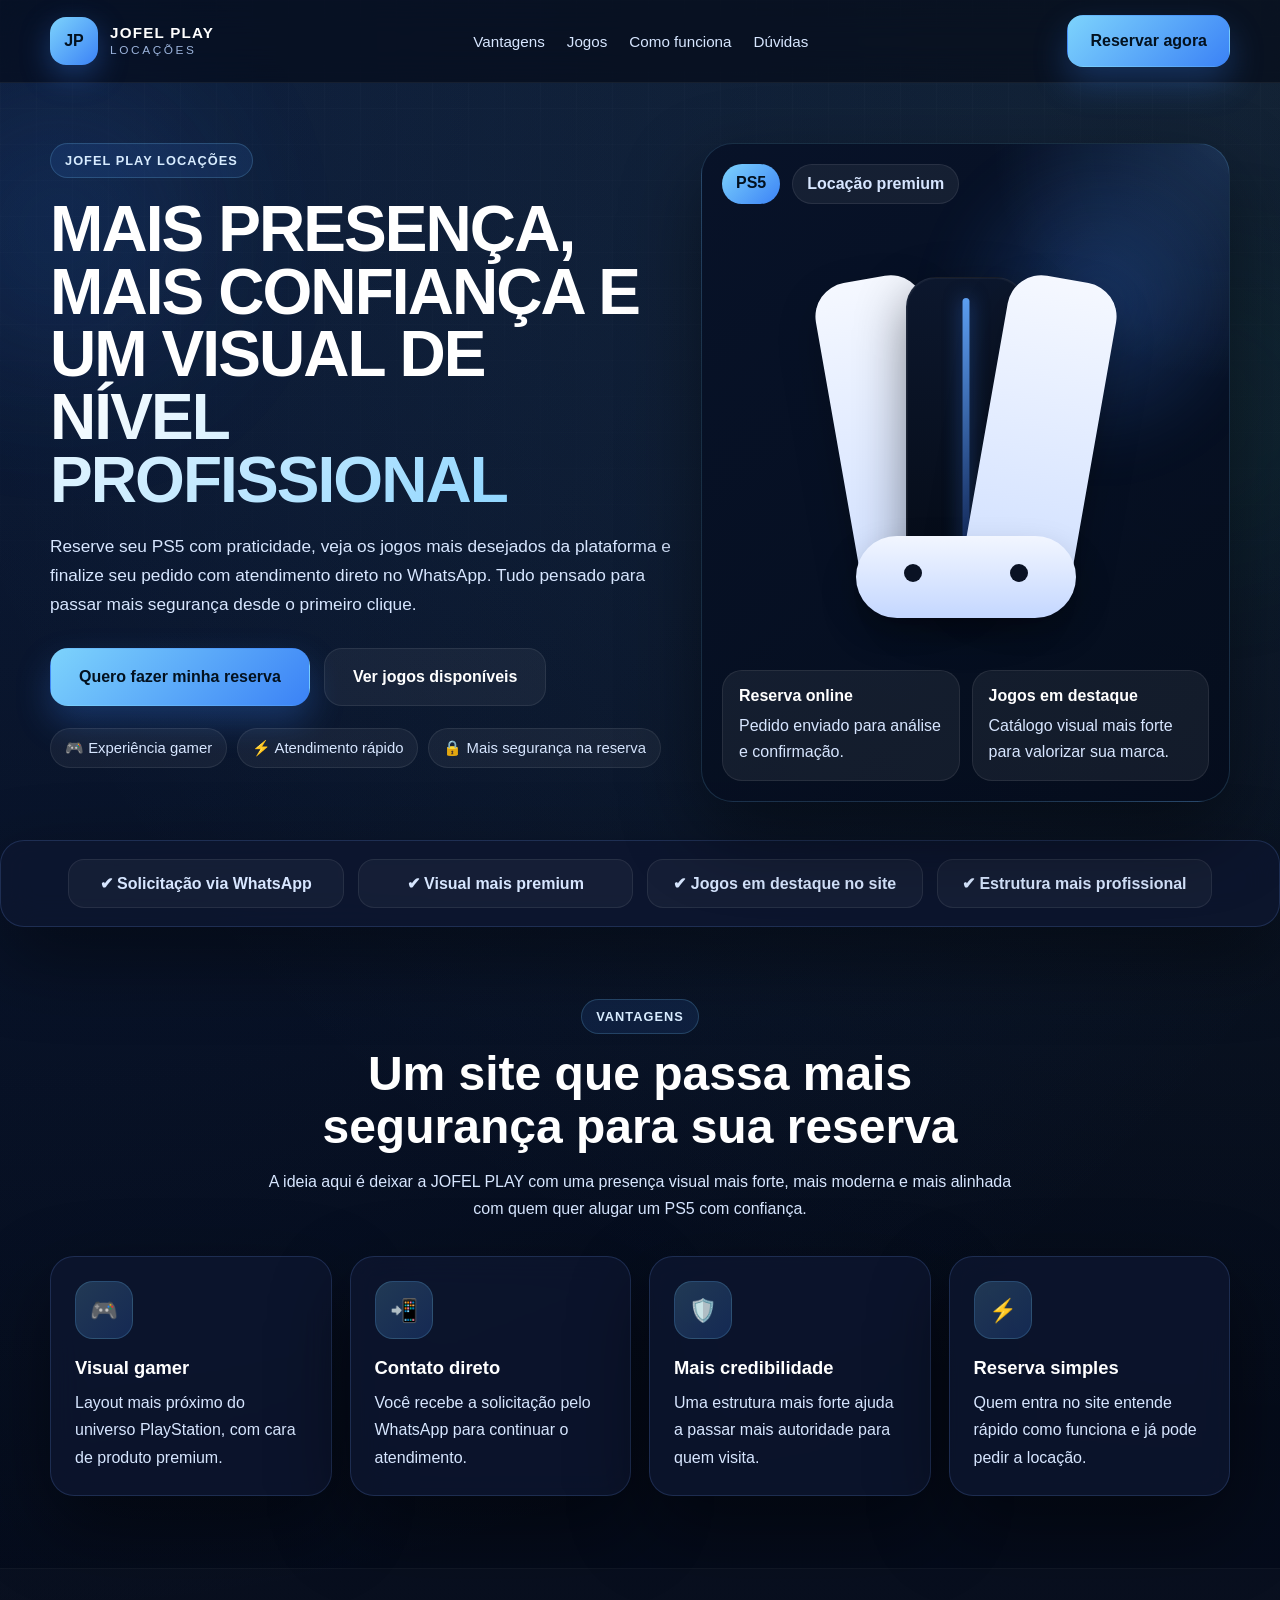
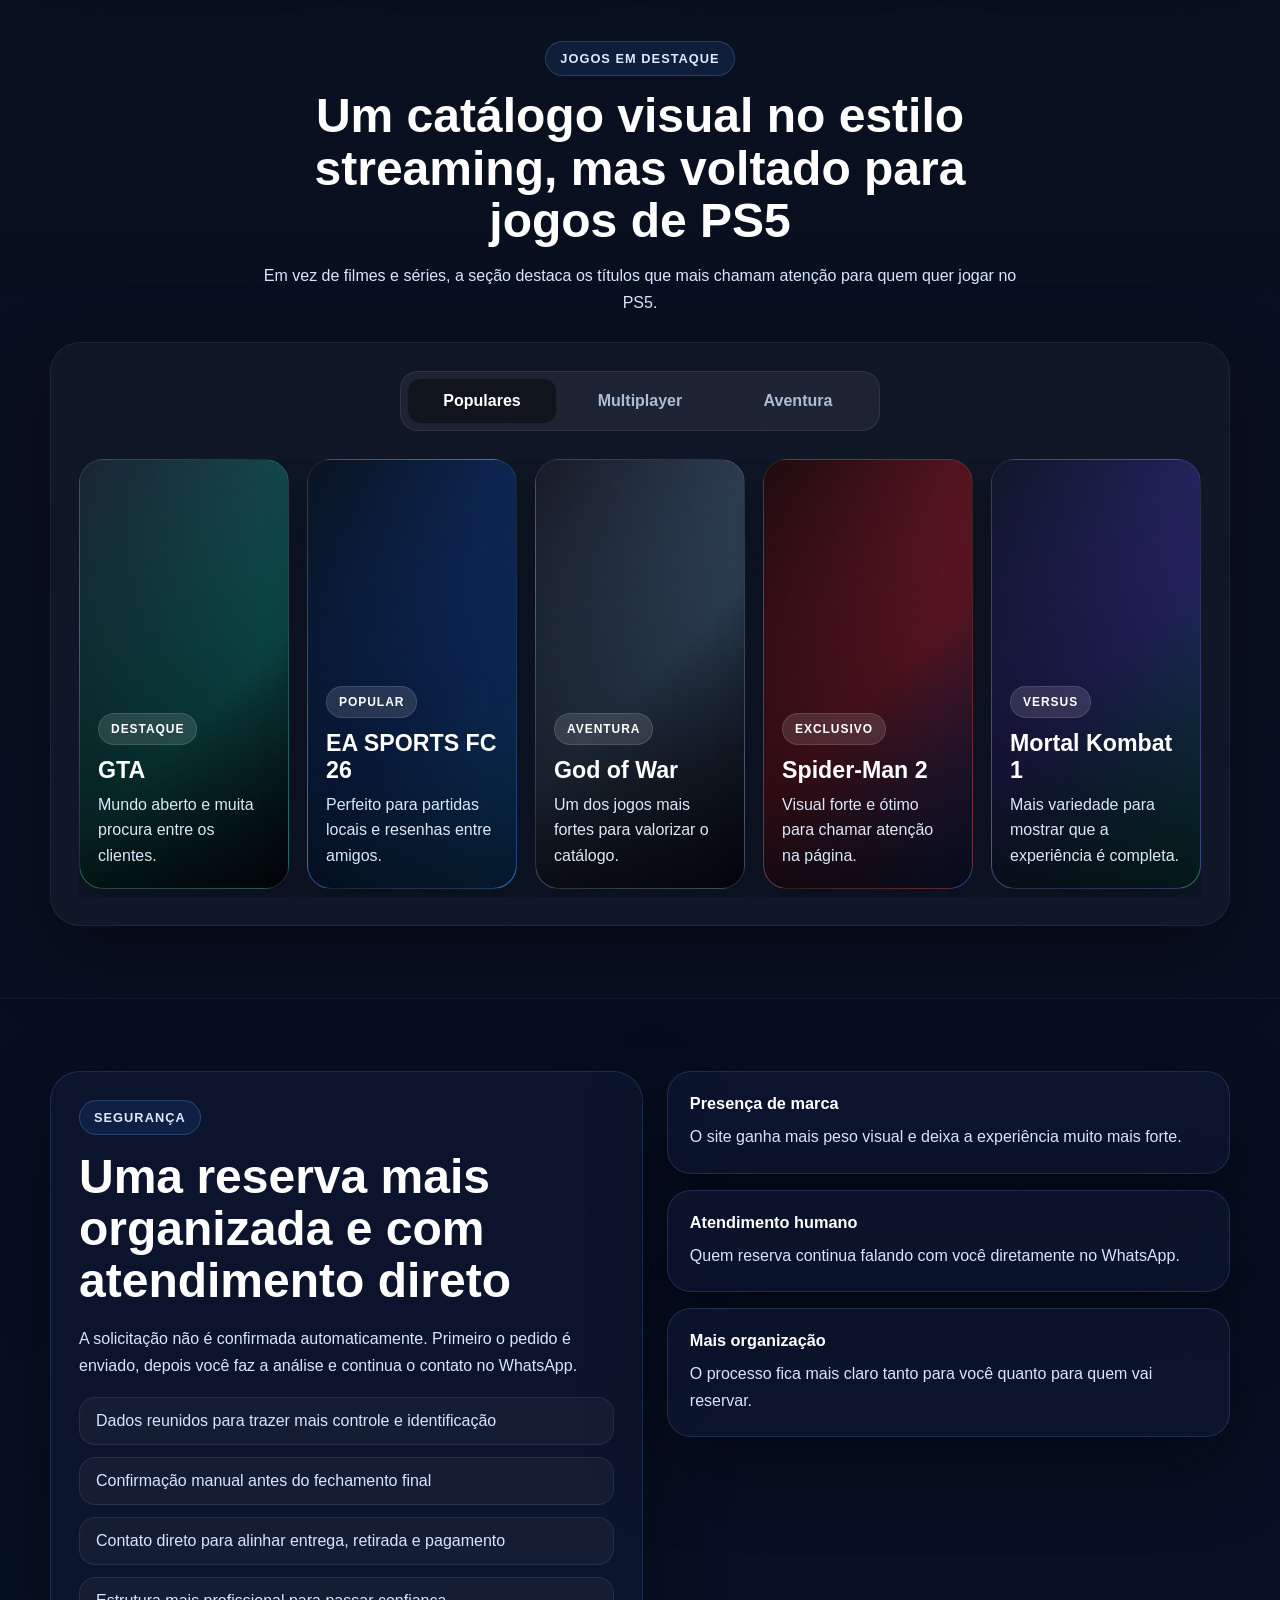
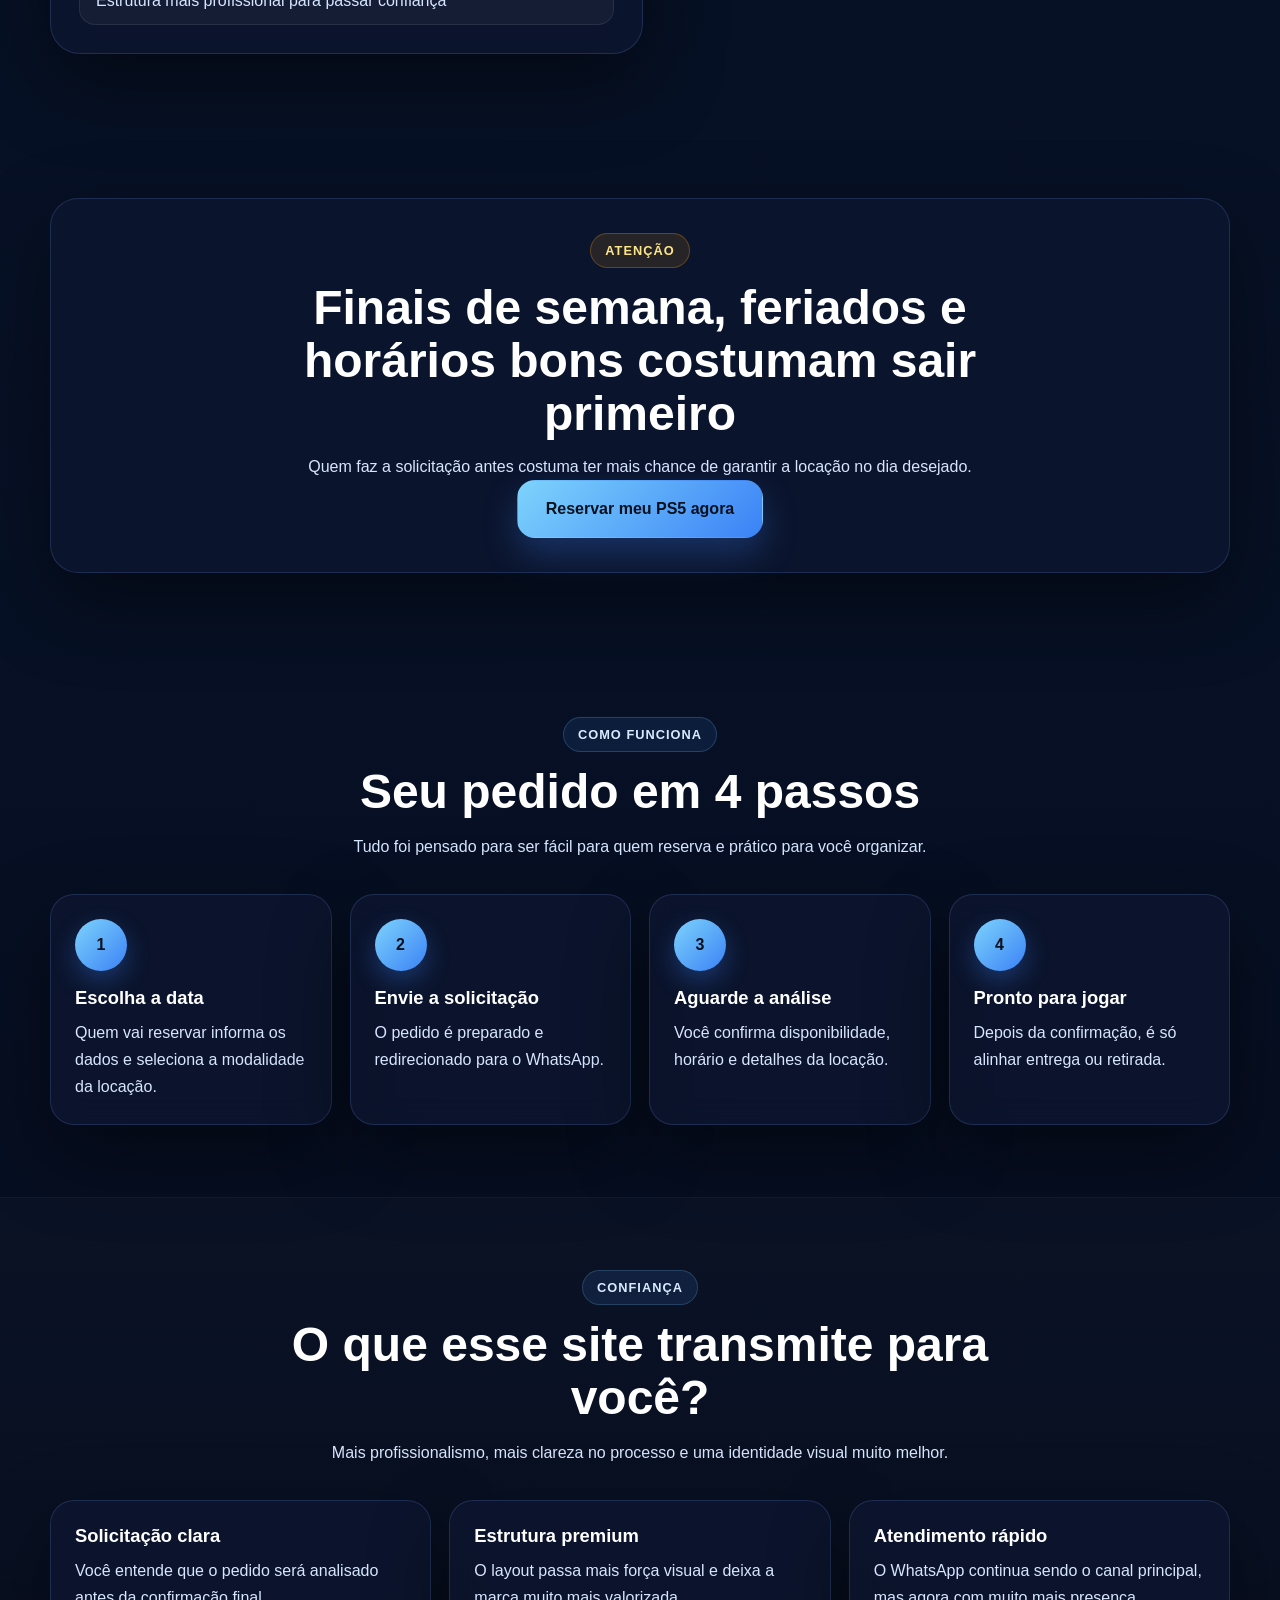
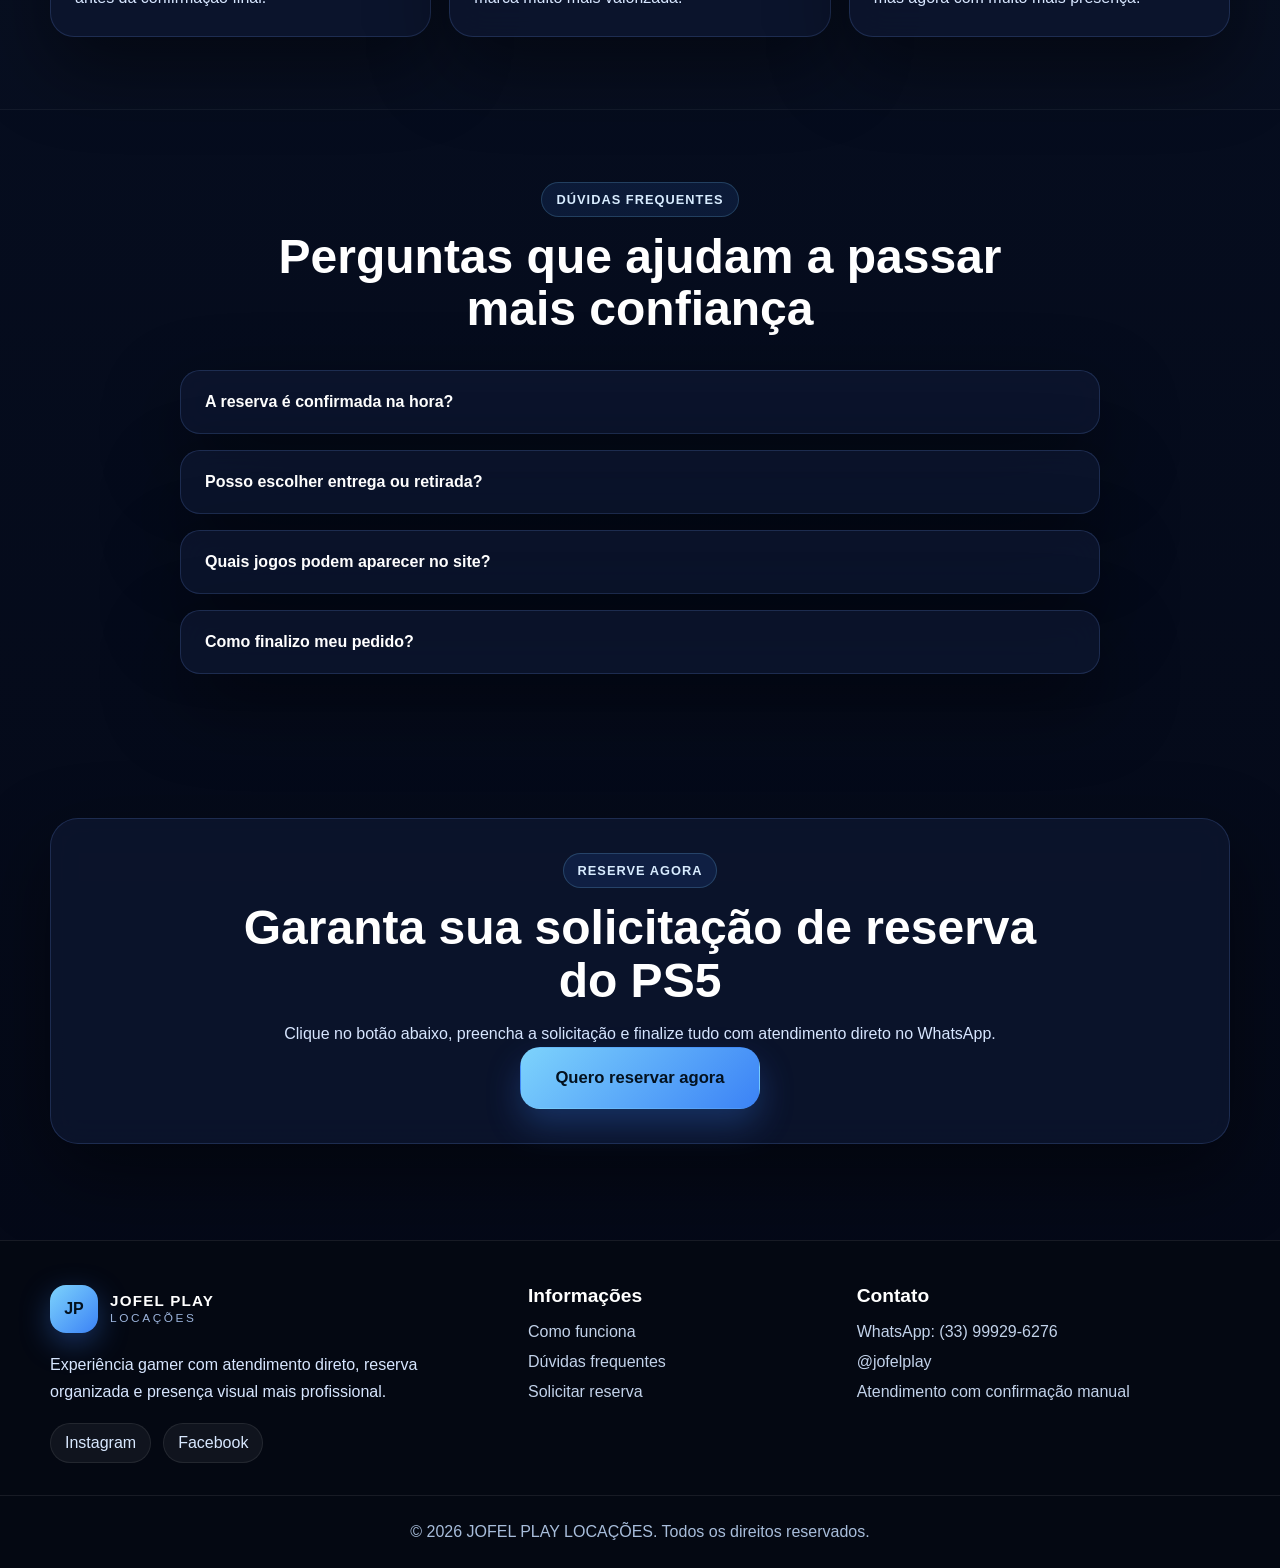
==== commit 3b45702d: "Add files via upload" ====
--- a/index.html
+++ b/index.html
@@ -1,394 +1,424 @@
-<!DOCTYPE html>
-<html lang="pt-BR">
-<head>
-  <meta charset="UTF-8" />
-  <meta name="viewport" content="width=device-width, initial-scale=1.0" />
-  <title>JOFEL PLAY LOCAÇÕES | Aluguel de PS5 com Reserva Online</title>
-  <meta
-    name="description"
-    content="Reserve seu PlayStation 5 com a JOFEL PLAY LOCAÇÕES. Solicitação rápida, atendimento via WhatsApp, retirada ou entrega e confirmação manual."
-  />
-  <link rel="stylesheet" href="style.css" />
-</head>
-<body class="site-body">
-  <div class="bg-orb orb-1"></div>
-  <div class="bg-orb orb-2"></div>
-  <div class="bg-grid"></div>
-
-  <header class="topbar">
-    <div class="container topbar-inner">
-      <a href="index.html" class="brand" aria-label="JOFEL PLAY LOCAÇÕES">
-        <span class="brand-badge brand-logo-wrap">
-          <img
-            src="assets/logo-jofelplay.png"
-            alt="Logo JOFEL PLAY"
-            class="brand-logo"
-            onerror="this.style.display='none'; this.nextElementSibling.style.display='grid';"
-          />
-          <span class="brand-logo-fallback">JP</span>
-        </span>
-
-        <span class="brand-text">
-          <strong>JOFEL PLAY</strong>
-          <small>LOCAÇÕES</small>
-        </span>
-      </a>
-
-      <nav class="nav-desktop">
-        <a href="#vantagens">Vantagens</a>
-        <a href="#seguranca">Segurança</a>
-        <a href="#como-funciona">Como funciona</a>
-        <a href="#duvidas">Dúvidas</a>
-      </nav>
-
-      <a href="reserva.html" class="btn btn-primary">Reservar agora</a>
-    </div>
-  </header>
-
-  <main>
-    <section class="hero-section">
-      <div class="container hero-grid">
-        <div class="hero-copy reveal">
-          <span class="pill">Reserva online com confirmação via WhatsApp</span>
-
-          <h1>
-            ALUGUE SEU <span>PLAYSTATION 5</span> DE FORMA
-            RÁPIDA, SEGURA E PROFISSIONAL
-          </h1>
-
-          <p class="hero-description">
-            Faça sua solicitação em poucos minutos, escolha a modalidade de locação
-            e receba o atendimento diretamente no WhatsApp para confirmar todos os detalhes.
-          </p>
-
-          <div class="hero-highlights">
-            <div class="highlight-card">
-              <strong>Atendimento direto</strong>
-              <p>Resposta rápida e confirmação manual para mais segurança.</p>
-            </div>
-            <div class="highlight-card">
-              <strong>Retirada ou entrega</strong>
-              <p>Mais praticidade para quem quer jogar sem complicação.</p>
-            </div>
-          </div>
-
-          <div class="hero-actions">
-            <a href="reserva.html" class="btn btn-primary btn-lg">Quero fazer minha reserva</a>
-            <a href="#como-funciona" class="btn btn-secondary btn-lg">Como funciona</a>
-          </div>
-
-          <div class="hero-mini-trust">
-            <span>⚡ Reserva rápida</span>
-            <span>🔒 Mais segurança</span>
-            <span>📲 Confirmação no WhatsApp</span>
-          </div>
-        </div>
-
-        <div class="hero-visual reveal">
-          <div class="hero-frame">
-            <div class="hero-badge-floating">A partir de R$ 15</div>
-
-            <img
-              src="https://images.unsplash.com/photo-1606144042614-b2417e99c4e3?auto=format&fit=crop&w=1400&q=80"
-              alt="PlayStation 5 com controle"
-            />
-
-            <div class="hero-info-box hero-info-top">
-              <strong>Locação organizada</strong>
-              <p>Solicitação online com atendimento humano.</p>
-            </div>
-
-            <div class="hero-info-box hero-info-bottom">
-              <strong>Ideal para finais de semana</strong>
-              <p>Garanta sua reserva com antecedência.</p>
-            </div>
-          </div>
-        </div>
-      </div>
-    </section>
-
-    <section class="trust-bar reveal">
-      <div class="container trust-bar-grid">
-        <div class="trust-item">✔ Atendimento via WhatsApp</div>
-        <div class="trust-item">✔ Confirmação manual da reserva</div>
-        <div class="trust-item">✔ Processo simples e rápido</div>
-        <div class="trust-item">✔ Mais controle e organização</div>
-      </div>
-    </section>
-
-    <section id="vantagens" class="section">
-      <div class="container">
-        <div class="section-heading reveal">
-          <span class="section-tag">Vantagens</span>
-          <h2>Por que reservar com a JOFEL PLAY?</h2>
-          <p>
-            Uma forma mais simples, segura e profissional de fazer sua reserva do começo ao fim.
-          </p>
-        </div>
-
-        <div class="cards-grid four-cols">
-          <article class="feature-card reveal">
-            <div class="icon-wrap">🎮</div>
-            <h3>Reserva online</h3>
-            <p>Você preenche sua solicitação em poucos minutos, sem burocracia.</p>
-          </article>
-
-          <article class="feature-card reveal">
-            <div class="icon-wrap">📲</div>
-            <h3>Contato direto</h3>
-            <p>Sua solicitação vai para o WhatsApp para alinhamento e confirmação.</p>
-          </article>
-
-          <article class="feature-card reveal">
-            <div class="icon-wrap">🛡️</div>
-            <h3>Mais segurança</h3>
-            <p>Coleta de dados para identificação, controle e proteção da locação.</p>
-          </article>
-
-          <article class="feature-card reveal">
-            <div class="icon-wrap">⚡</div>
-            <h3>Praticidade</h3>
-            <p>Ideal para quem quer reservar o PS5 de forma rápida e confiável.</p>
-          </article>
-        </div>
-      </div>
-    </section>
-
-    <section id="seguranca" class="section section-dark">
-      <div class="container security-layout">
-        <div class="security-copy reveal">
-          <span class="section-tag">Segurança</span>
-          <h2>Mais confiança para você reservar sem preocupação</h2>
-          <p>
-            A reserva não é confirmada automaticamente. Primeiro sua solicitação é
-            analisada e, depois, o atendimento continua no WhatsApp para confirmar os detalhes.
-          </p>
-
-          <ul class="security-list">
-            <li>Dados usados para identificação e segurança da locação</li>
-            <li>Confirmação manual antes do fechamento</li>
-            <li>Contato direto para alinhar retirada, entrega e pagamento</li>
-            <li>Processo mais profissional e organizado</li>
-          </ul>
-        </div>
-
-        <div class="security-cards reveal">
-          <article class="glass-card">
-            <strong>Cadastro organizado</strong>
-            <p>Informações reunidas para trazer mais controle e confiabilidade.</p>
-          </article>
-
-          <article class="glass-card">
-            <strong>Confirmação humana</strong>
-            <p>Toda solicitação passa por análise antes da aprovação final.</p>
-          </article>
-
-          <article class="glass-card">
-            <strong>Atendimento local</strong>
-            <p>Contato direto e alinhamento rápido via WhatsApp.</p>
-          </article>
-        </div>
-      </div>
-    </section>
-
-    <section class="section">
-      <div class="container">
-        <div class="urgent-banner reveal">
-          <span class="section-tag warning-tag">Atenção</span>
-          <h2>Finais de semana e horários disputados costumam ter mais procura</h2>
-          <p>
-            Faça sua solicitação com antecedência para aumentar suas chances de conseguir a reserva.
-          </p>
-          <a href="reserva.html" class="btn btn-primary btn-lg">Reservar meu PS5 agora</a>
-        </div>
-      </div>
-    </section>
-
-    <section id="como-funciona" class="section">
-      <div class="container">
-        <div class="section-heading reveal">
-          <span class="section-tag">Como funciona</span>
-          <h2>Seu agendamento em 4 passos</h2>
-          <p>
-            Tudo foi pensado para você reservar com rapidez, clareza e segurança.
-          </p>
-        </div>
-
-        <div class="steps-grid">
-          <article class="step-card reveal">
-            <span class="step-number">1</span>
-            <h3>Preencha sua solicitação</h3>
-            <p>Informe seus dados e escolha a modalidade de locação.</p>
-          </article>
-
-          <article class="step-card reveal">
-            <span class="step-number">2</span>
-            <h3>Envie o pedido</h3>
-            <p>Sua solicitação é preparada e direcionada para o WhatsApp.</p>
-          </article>
-
-          <article class="step-card reveal">
-            <span class="step-number">3</span>
-            <h3>Aguarde a confirmação</h3>
-            <p>Você recebe retorno para confirmar disponibilidade e detalhes.</p>
-          </article>
-
-          <article class="step-card reveal">
-            <span class="step-number">4</span>
-            <h3>Pronto para jogar</h3>
-            <p>Com tudo alinhado, sua locação fica organizada e segura.</p>
-          </article>
-        </div>
-      </div>
-    </section>
-
-    <section class="section section-dark">
-      <div class="container">
-        <div class="section-heading reveal">
-          <span class="section-tag">Confiança</span>
-          <h2>O que esse site transmite para você?</h2>
-          <p>
-            Mais organização, mais profissionalismo e muito mais segurança na hora da reserva.
-          </p>
-        </div>
-
-        <div class="proof-grid">
-          <article class="proof-card reveal">
-            <h3>Solicitação clara</h3>
-            <p>Sua solicitação é analisada antes da confirmação final.</p>
-          </article>
-
-          <article class="proof-card reveal">
-            <h3>Processo profissional</h3>
-            <p>Layout premium, estrutura forte e sensação de empresa séria.</p>
-          </article>
-
-          <article class="proof-card reveal">
-            <h3>Contato rápido</h3>
-            <p>O WhatsApp continua sendo o canal principal, agora com mais autoridade e organização.</p>
-          </article>
-        </div>
-      </div>
-    </section>
-
-    <section class="section mascot-section">
-      <div class="container mascot-layout reveal">
-        <div class="mascot-visual">
-          <img
-            src="assets/mascote-jofelplay.png"
-            alt="Mascote robô da JOFEL PLAY"
-            class="mascot-image"
-            onerror="this.style.display='none'; this.parentElement.classList.add('mascot-hidden');"
-          />
-        </div>
-
-        <div class="mascot-copy">
-          <span class="section-tag">JOFEL PLAY</span>
-          <h2>Mais presença de marca e mais confiança para sua reserva</h2>
-          <p>
-            A JOFEL PLAY une praticidade, atendimento direto e uma identidade visual forte
-            para tornar sua experiência mais profissional desde o primeiro clique.
-          </p>
-
-          <div class="hero-mini-trust mascot-mini-trust">
-            <span>🤖 Identidade forte</span>
-            <span>🎮 Experiência gamer</span>
-            <span>📲 Atendimento rápido</span>
-          </div>
-        </div>
-      </div>
-    </section>
-
-    <section id="duvidas" class="section">
-      <div class="container">
-        <div class="section-heading reveal">
-          <span class="section-tag">Dúvidas frequentes</span>
-          <h2>Perguntas que ajudam a gerar mais confiança</h2>
-        </div>
-
-        <div class="faq-list">
-          <details class="faq-item reveal">
-            <summary>A reserva é confirmada na hora?</summary>
-            <p>
-              Não. Primeiro a solicitação é enviada, depois a JOFEL PLAY faz a análise e a confirmação via WhatsApp.
-            </p>
-          </details>
-
-          <details class="faq-item reveal">
-            <summary>Posso escolher entrega ou retirada?</summary>
-            <p>
-              Sim. Na solicitação você informa a forma de recebimento desejada.
-            </p>
-          </details>
-
-          <details class="faq-item reveal">
-            <summary>Quais dados são solicitados?</summary>
-            <p>
-              São solicitados dados importantes para identificação, segurança da locação e organização da reserva.
-            </p>
-          </details>
-
-          <details class="faq-item reveal">
-            <summary>Como finalizo a reserva?</summary>
-            <p>
-              Após enviar o pedido, o atendimento continua pelo WhatsApp para alinhar tudo com você.
-            </p>
-          </details>
-        </div>
-      </div>
-    </section>
-
-    <section class="section">
-      <div class="container">
-        <div class="final-cta reveal">
-          <span class="section-tag">Reserve agora</span>
-          <h2>Garanta sua solicitação de reserva do PS5 agora mesmo</h2>
-          <p>
-            Clique no botão abaixo, preencha sua solicitação e finalize tudo com atendimento via WhatsApp.
-          </p>
-          <a href="reserva.html" class="btn btn-primary btn-xl">Quero reservar agora</a>
-        </div>
-      </div>
-    </section>
-  </main>
-
-  <footer class="site-footer">
-    <div class="container footer-inner">
-      <div class="footer-brand">
-        <strong>JOFEL PLAY LOCAÇÕES</strong>
-        <p>Reserva online com atendimento via WhatsApp.</p>
-      </div>
-
-      <div class="footer-social">
-        <a
-          href="https://www.instagram.com/jofelplay/"
-          target="_blank"
-          rel="noopener noreferrer"
-          aria-label="Instagram da JOFEL PLAY"
-          class="social-link"
-        >
-          <svg viewBox="0 0 24 24" aria-hidden="true">
-            <path d="M7.75 2h8.5A5.75 5.75 0 0 1 22 7.75v8.5A5.75 5.75 0 0 1 16.25 22h-8.5A5.75 5.75 0 0 1 2 16.25v-8.5A5.75 5.75 0 0 1 7.75 2Zm0 1.8A3.95 3.95 0 0 0 3.8 7.75v8.5A3.95 3.95 0 0 0 7.75 20.2h8.5a3.95 3.95 0 0 0 3.95-3.95v-8.5a3.95 3.95 0 0 0-3.95-3.95h-8.5Zm8.93 1.35a1.07 1.07 0 1 1 0 2.14 1.07 1.07 0 0 1 0-2.14ZM12 7a5 5 0 1 1 0 10 5 5 0 0 1 0-10Zm0 1.8A3.2 3.2 0 1 0 12 15.2 3.2 3.2 0 0 0 12 8.8Z"/>
-          </svg>
-          <span>Instagram</span>
-        </a>
-
-        <a
-          href="https://www.facebook.com/profile.php?id=61575388936324"
-          target="_blank"
-          rel="noopener noreferrer"
-          aria-label="Facebook da JOFEL PLAY"
-          class="social-link"
-        >
-          <svg viewBox="0 0 24 24" aria-hidden="true">
-            <path d="M13.5 22v-8.14h2.73l.41-3.17H13.5V8.67c0-.92.26-1.54 1.58-1.54h1.68V4.29c-.29-.04-1.28-.12-2.43-.12-2.4 0-4.04 1.47-4.04 4.17v2.35H7.56v3.17h2.73V22h3.21Z"/>
-          </svg>
-          <span>Facebook</span>
-        </a>
-      </div>
-    </div>
-  </footer>
-
-  <script src="script.js"></script>
-</body>
-</html>
+<!DOCTYPE html>
+<html lang="pt-BR">
+<head>
+  <meta charset="UTF-8" />
+  <meta name="viewport" content="width=device-width, initial-scale=1.0" />
+  <title>JOFEL PLAY LOCAÇÕES | Aluguel de PS5 com Reserva Online</title>
+  <meta
+    name="description"
+    content="Reserve seu PlayStation 5 com a JOFEL PLAY LOCAÇÕES. Solicitação rápida, atendimento via WhatsApp, retirada ou entrega e confirmação manual."
+  />
+  <link rel="stylesheet" href="style.css" />
+</head>
+<body class="site-body">
+  <div class="bg-orb orb-1"></div>
+  <div class="bg-orb orb-2"></div>
+  <div class="bg-grid"></div>
+
+  <header class="topbar">
+    <div class="container topbar-inner">
+      <a href="index.html" class="brand">
+        <span class="brand-badge">JP</span>
+        <span class="brand-text">
+          <strong>JOFEL PLAY</strong>
+          <small>LOCAÇÕES</small>
+        </span>
+      </a>
+
+      <nav class="nav-desktop">
+        <a href="#vantagens">Vantagens</a>
+        <a href="#catalogo">Jogos</a>
+        <a href="#como-funciona">Como funciona</a>
+        <a href="#duvidas">Dúvidas</a>
+      </nav>
+
+      <a href="reserva.html" class="btn btn-primary">Reservar agora</a>
+    </div>
+  </header>
+
+  <main>
+    <section class="hero-section hero-section-premium">
+      <div class="container hero-grid hero-grid-premium">
+        <div class="hero-copy reveal">
+          <span class="pill">JOFEL PLAY LOCAÇÕES</span>
+
+          <h1>
+            MAIS PRESENÇA, MAIS CONFIANÇA E UM VISUAL DE <span>NÍVEL PROFISSIONAL</span>
+          </h1>
+
+          <p class="hero-description">
+            Reserve seu PS5 com praticidade, veja os jogos mais desejados da plataforma e finalize seu pedido com atendimento direto no WhatsApp.
+            Tudo pensado para passar mais segurança desde o primeiro clique.
+          </p>
+
+          <div class="hero-actions">
+            <a href="reserva.html" class="btn btn-primary btn-lg">Quero fazer minha reserva</a>
+            <a href="#catalogo" class="btn btn-secondary btn-lg">Ver jogos disponíveis</a>
+          </div>
+
+          <div class="hero-mini-trust">
+            <span>🎮 Experiência gamer</span>
+            <span>⚡ Atendimento rápido</span>
+            <span>🔒 Mais segurança na reserva</span>
+          </div>
+        </div>
+
+        <div class="hero-visual reveal">
+          <div class="hero-showcase-card">
+            <div class="hero-console-glow"></div>
+            <div class="hero-console-box">
+              <div class="hero-console-top">
+                <span class="hero-chip">PS5</span>
+                <span class="hero-chip hero-chip-soft">Locação premium</span>
+              </div>
+
+              <div class="hero-console-center">
+                <div class="console-shape console-left"></div>
+                <div class="console-core"></div>
+                <div class="console-shape console-right"></div>
+                <div class="control-pad"></div>
+              </div>
+
+              <div class="hero-console-bottom">
+                <div class="mini-info-card">
+                  <strong>Reserva online</strong>
+                  <p>Pedido enviado para análise e confirmação.</p>
+                </div>
+                <div class="mini-info-card">
+                  <strong>Jogos em destaque</strong>
+                  <p>Catálogo visual mais forte para valorizar sua marca.</p>
+                </div>
+              </div>
+            </div>
+          </div>
+        </div>
+      </div>
+    </section>
+
+    <section class="trust-bar reveal">
+      <div class="container trust-bar-grid">
+        <div class="trust-item">✔ Solicitação via WhatsApp</div>
+        <div class="trust-item">✔ Visual mais premium</div>
+        <div class="trust-item">✔ Jogos em destaque no site</div>
+        <div class="trust-item">✔ Estrutura mais profissional</div>
+      </div>
+    </section>
+
+    <section id="vantagens" class="section">
+      <div class="container">
+        <div class="section-heading reveal">
+          <span class="section-tag">Vantagens</span>
+          <h2>Um site que passa mais segurança para sua reserva</h2>
+          <p>
+            A ideia aqui é deixar a JOFEL PLAY com uma presença visual mais forte,
+            mais moderna e mais alinhada com quem quer alugar um PS5 com confiança.
+          </p>
+        </div>
+
+        <div class="cards-grid four-cols">
+          <article class="feature-card reveal">
+            <div class="icon-wrap">🎮</div>
+            <h3>Visual gamer</h3>
+            <p>Layout mais próximo do universo PlayStation, com cara de produto premium.</p>
+          </article>
+
+          <article class="feature-card reveal">
+            <div class="icon-wrap">📲</div>
+            <h3>Contato direto</h3>
+            <p>Você recebe a solicitação pelo WhatsApp para continuar o atendimento.</p>
+          </article>
+
+          <article class="feature-card reveal">
+            <div class="icon-wrap">🛡️</div>
+            <h3>Mais credibilidade</h3>
+            <p>Uma estrutura mais forte ajuda a passar mais autoridade para quem visita.</p>
+          </article>
+
+          <article class="feature-card reveal">
+            <div class="icon-wrap">⚡</div>
+            <h3>Reserva simples</h3>
+            <p>Quem entra no site entende rápido como funciona e já pode pedir a locação.</p>
+          </article>
+        </div>
+      </div>
+    </section>
+
+    <section id="catalogo" class="section section-dark">
+      <div class="container">
+        <div class="section-heading reveal catalog-heading">
+          <span class="section-tag">Jogos em destaque</span>
+          <h2>Um catálogo visual no estilo streaming, mas voltado para jogos de PS5</h2>
+          <p>
+            Em vez de filmes e séries, a seção destaca os títulos que mais chamam atenção para quem quer jogar no PS5.
+          </p>
+        </div>
+
+        <div class="catalog-shell reveal">
+          <div class="catalog-tabs">
+            <button class="catalog-tab active" type="button">Populares</button>
+            <button class="catalog-tab" type="button">Multiplayer</button>
+            <button class="catalog-tab" type="button">Aventura</button>
+          </div>
+
+          <div class="game-strip">
+            <article class="game-card gta">
+              <div class="game-overlay">
+                <span class="game-badge">Destaque</span>
+                <h3>GTA</h3>
+                <p>Mundo aberto e muita procura entre os clientes.</p>
+              </div>
+            </article>
+
+            <article class="game-card fc26">
+              <div class="game-overlay">
+                <span class="game-badge">Popular</span>
+                <h3>EA SPORTS FC 26</h3>
+                <p>Perfeito para partidas locais e resenhas entre amigos.</p>
+              </div>
+            </article>
+
+            <article class="game-card gow">
+              <div class="game-overlay">
+                <span class="game-badge">Aventura</span>
+                <h3>God of War</h3>
+                <p>Um dos jogos mais fortes para valorizar o catálogo.</p>
+              </div>
+            </article>
+
+            <article class="game-card spiderman">
+              <div class="game-overlay">
+                <span class="game-badge">Exclusivo</span>
+                <h3>Spider-Man 2</h3>
+                <p>Visual forte e ótimo para chamar atenção na página.</p>
+              </div>
+            </article>
+
+            <article class="game-card mk">
+              <div class="game-overlay">
+                <span class="game-badge">Versus</span>
+                <h3>Mortal Kombat 1</h3>
+                <p>Mais variedade para mostrar que a experiência é completa.</p>
+              </div>
+            </article>
+          </div>
+        </div>
+      </div>
+    </section>
+
+    <section id="seguranca" class="section">
+      <div class="container security-layout">
+        <div class="security-copy reveal">
+          <span class="section-tag">Segurança</span>
+          <h2>Uma reserva mais organizada e com atendimento direto</h2>
+          <p>
+            A solicitação não é confirmada automaticamente. Primeiro o pedido é enviado, depois você faz a análise e continua o contato no WhatsApp.
+          </p>
+
+          <ul class="security-list">
+            <li>Dados reunidos para trazer mais controle e identificação</li>
+            <li>Confirmação manual antes do fechamento final</li>
+            <li>Contato direto para alinhar entrega, retirada e pagamento</li>
+            <li>Estrutura mais profissional para passar confiança</li>
+          </ul>
+        </div>
+
+        <div class="security-cards reveal">
+          <article class="glass-card">
+            <strong>Presença de marca</strong>
+            <p>O site ganha mais peso visual e deixa a experiência muito mais forte.</p>
+          </article>
+
+          <article class="glass-card">
+            <strong>Atendimento humano</strong>
+            <p>Quem reserva continua falando com você diretamente no WhatsApp.</p>
+          </article>
+
+          <article class="glass-card">
+            <strong>Mais organização</strong>
+            <p>O processo fica mais claro tanto para você quanto para quem vai reservar.</p>
+          </article>
+        </div>
+      </div>
+    </section>
+
+    <section class="section">
+      <div class="container">
+        <div class="urgent-banner reveal">
+          <span class="section-tag warning-tag">Atenção</span>
+          <h2>Finais de semana, feriados e horários bons costumam sair primeiro</h2>
+          <p>
+            Quem faz a solicitação antes costuma ter mais chance de garantir a locação no dia desejado.
+          </p>
+          <a href="reserva.html" class="btn btn-primary btn-lg">Reservar meu PS5 agora</a>
+        </div>
+      </div>
+    </section>
+
+    <section id="como-funciona" class="section">
+      <div class="container">
+        <div class="section-heading reveal">
+          <span class="section-tag">Como funciona</span>
+          <h2>Seu pedido em 4 passos</h2>
+          <p>
+            Tudo foi pensado para ser fácil para quem reserva e prático para você organizar.
+          </p>
+        </div>
+
+        <div class="steps-grid">
+          <article class="step-card reveal">
+            <span class="step-number">1</span>
+            <h3>Escolha a data</h3>
+            <p>Quem vai reservar informa os dados e seleciona a modalidade da locação.</p>
+          </article>
+
+          <article class="step-card reveal">
+            <span class="step-number">2</span>
+            <h3>Envie a solicitação</h3>
+            <p>O pedido é preparado e redirecionado para o WhatsApp.</p>
+          </article>
+
+          <article class="step-card reveal">
+            <span class="step-number">3</span>
+            <h3>Aguarde a análise</h3>
+            <p>Você confirma disponibilidade, horário e detalhes da locação.</p>
+          </article>
+
+          <article class="step-card reveal">
+            <span class="step-number">4</span>
+            <h3>Pronto para jogar</h3>
+            <p>Depois da confirmação, é só alinhar entrega ou retirada.</p>
+          </article>
+        </div>
+      </div>
+    </section>
+
+    <section class="section section-dark">
+      <div class="container">
+        <div class="section-heading reveal">
+          <span class="section-tag">Confiança</span>
+          <h2>O que esse site transmite para você?</h2>
+          <p>
+            Mais profissionalismo, mais clareza no processo e uma identidade visual muito melhor.
+          </p>
+        </div>
+
+        <div class="proof-grid">
+          <article class="proof-card reveal">
+            <h3>Solicitação clara</h3>
+            <p>Você entende que o pedido será analisado antes da confirmação final.</p>
+          </article>
+
+          <article class="proof-card reveal">
+            <h3>Estrutura premium</h3>
+            <p>O layout passa mais força visual e deixa a marca muito mais valorizada.</p>
+          </article>
+
+          <article class="proof-card reveal">
+            <h3>Atendimento rápido</h3>
+            <p>O WhatsApp continua sendo o canal principal, mas agora com muito mais presença.</p>
+          </article>
+        </div>
+      </div>
+    </section>
+
+    <section id="duvidas" class="section">
+      <div class="container">
+        <div class="section-heading reveal">
+          <span class="section-tag">Dúvidas frequentes</span>
+          <h2>Perguntas que ajudam a passar mais confiança</h2>
+        </div>
+
+        <div class="faq-list">
+          <details class="faq-item reveal">
+            <summary>A reserva é confirmada na hora?</summary>
+            <p>
+              Não. Primeiro a solicitação é enviada, depois a JOFEL PLAY analisa e confirma via WhatsApp.
+            </p>
+          </details>
+
+          <details class="faq-item reveal">
+            <summary>Posso escolher entrega ou retirada?</summary>
+            <p>
+              Sim. No formulário você informa como prefere receber o PS5.
+            </p>
+          </details>
+
+          <details class="faq-item reveal">
+            <summary>Quais jogos podem aparecer no site?</summary>
+            <p>
+              Você pode destacar títulos fortes como GTA, EA SPORTS FC 26, God of War, Spider-Man e outros que façam sentido para sua locação.
+            </p>
+          </details>
+
+          <details class="faq-item reveal">
+            <summary>Como finalizo meu pedido?</summary>
+            <p>
+              Depois do envio, o atendimento continua no WhatsApp para alinhar tudo com você.
+            </p>
+          </details>
+        </div>
+      </div>
+    </section>
+
+    <section class="section">
+      <div class="container">
+        <div class="final-cta reveal">
+          <span class="section-tag">Reserve agora</span>
+          <h2>Garanta sua solicitação de reserva do PS5</h2>
+          <p>
+            Clique no botão abaixo, preencha a solicitação e finalize tudo com atendimento direto no WhatsApp.
+          </p>
+          <a href="reserva.html" class="btn btn-primary btn-xl">Quero reservar agora</a>
+        </div>
+      </div>
+    </section>
+  </main>
+
+  <footer class="site-footer">
+    <div class="container footer-grid">
+      <div class="footer-brand-col">
+        <a href="index.html" class="brand footer-brand">
+          <span class="brand-badge">JP</span>
+          <span class="brand-text">
+            <strong>JOFEL PLAY</strong>
+            <small>LOCAÇÕES</small>
+          </span>
+        </a>
+        <p>
+          Experiência gamer com atendimento direto, reserva organizada e presença visual mais profissional.
+        </p>
+        <div class="footer-socials">
+          <a href="https://www.instagram.com/jofelplay/" target="_blank" rel="noopener noreferrer">Instagram</a>
+          <a href="https://www.facebook.com/profile.php?id=61575388936324" target="_blank" rel="noopener noreferrer">Facebook</a>
+        </div>
+      </div>
+
+      <div>
+        <h3>Informações</h3>
+        <ul class="footer-links">
+          <li><a href="#como-funciona">Como funciona</a></li>
+          <li><a href="#duvidas">Dúvidas frequentes</a></li>
+          <li><a href="reserva.html">Solicitar reserva</a></li>
+        </ul>
+      </div>
+
+      <div>
+        <h3>Contato</h3>
+        <ul class="footer-links footer-contact">
+          <li><a href="https://wa.me/5533999296276" target="_blank" rel="noopener noreferrer">WhatsApp: (33) 99929-6276</a></li>
+          <li><a href="https://www.instagram.com/jofelplay/" target="_blank" rel="noopener noreferrer">@jofelplay</a></li>
+          <li>Atendimento com confirmação manual</li>
+        </ul>
+      </div>
+    </div>
+
+    <div class="footer-bottom">
+      <div class="container footer-bottom-inner">
+        <span>© 2026 JOFEL PLAY LOCAÇÕES. Todos os direitos reservados.</span>
+      </div>
+    </div>
+  </footer>
+
+  <script src="script.js"></script>
+</body>
+</html>
--- a/style.css
+++ b/style.css
@@ -988,198 +988,483 @@
   .faq-item p {
     padding: 0 18px 18px;
   }
-}
-
-.brand-logo-wrap {
-  position: relative;
-  overflow: hidden;
-  background: rgba(255, 255, 255, 0.08);
-}
-
-.brand-logo {
-  width: 100%;
-  height: 100%;
-  object-fit: cover;
-  border-radius: inherit;
-}
-
-.brand-logo-fallback {
-  width: 100%;
-  height: 100%;
-  display: none;
-  place-items: center;
-  font-weight: 900;
-  color: #03111f;
-  background: linear-gradient(135deg, var(--blue-1), var(--blue-2));
-}
-
-.birth-grid {
-  display: grid;
-  grid-template-columns: repeat(3, 1fr);
-  gap: 12px;
-}
-
-.sr-only {
-  position: absolute;
-  width: 1px;
-  height: 1px;
-  padding: 0;
-  margin: -1px;
-  overflow: hidden;
-  clip: rect(0, 0, 0, 0);
-  white-space: nowrap;
-  border: 0;
-}
-
-.mascot-section {
-  padding-top: 10px;
-}
-
-.mascot-layout {
-  display: grid;
-  grid-template-columns: 0.92fr 1.08fr;
-  gap: 24px;
-  align-items: center;
-  padding: 28px;
-  border-radius: var(--radius-xl);
-  background: var(--card);
-  border: 1px solid var(--stroke);
-  box-shadow: var(--shadow-lg);
-  backdrop-filter: blur(16px);
-}
-
-.mascot-visual {
-  min-height: 320px;
-  display: grid;
-  place-items: center;
-  border-radius: 24px;
-  background: radial-gradient(circle at top, rgba(125, 211, 252, 0.12), transparent 60%),
-    rgba(255, 255, 255, 0.03);
-  border: 1px solid var(--stroke-2);
-  overflow: hidden;
-}
-
-.mascot-image {
-  max-height: 420px;
-  width: auto;
-  object-fit: contain;
-}
-
-.mascot-hidden {
-  display: none;
-}
-
-.mascot-copy h2 {
-  font-size: clamp(1.9rem, 4vw, 3rem);
-  line-height: 1.08;
-  margin-top: 16px;
-  margin-bottom: 14px;
-}
-
-.mascot-copy p {
-  color: var(--text-soft);
-  line-height: 1.7;
-}
-
-.mascot-mini-trust {
-  margin-top: 20px;
-}
-
-.site-footer {
-  padding: 24px 0 42px;
-  position: relative;
-  z-index: 2;
-}
-
-.footer-inner {
-  display: flex;
-  align-items: center;
-  justify-content: space-between;
-  gap: 18px;
-  padding: 22px 24px;
-  border-radius: 24px;
-  background: rgba(255, 255, 255, 0.04);
-  border: 1px solid var(--stroke-2);
-  box-shadow: var(--shadow-md);
-  backdrop-filter: blur(16px);
-}
-
-.footer-brand strong {
-  display: block;
-  font-size: 1rem;
-  letter-spacing: 0.06em;
-}
-
-.footer-brand p {
-  margin-top: 8px;
-  color: var(--text-muted);
-  line-height: 1.6;
-}
-
-.footer-social {
-  display: flex;
-  flex-wrap: wrap;
-  gap: 12px;
-}
-
-.social-link {
-  min-height: 48px;
-  padding: 12px 16px;
-  border-radius: 16px;
-  display: inline-flex;
-  align-items: center;
-  gap: 10px;
-  color: var(--text-soft);
-  background: rgba(255, 255, 255, 0.05);
-  border: 1px solid var(--stroke-2);
-  transition: 0.25s ease;
-}
-
-.social-link:hover {
-  transform: translateY(-2px);
-  color: #fff;
-  border-color: rgba(125, 211, 252, 0.4);
-  box-shadow: 0 16px 32px rgba(59, 130, 246, 0.18);
-}
-
-.social-link svg {
-  width: 20px;
-  height: 20px;
-  fill: currentColor;
-}
-
-@media (max-width: 1120px) {
-  .mascot-layout {
-    grid-template-columns: 1fr;
-  }
-}
-
-@media (max-width: 820px) {
-  .birth-grid {
-    grid-template-columns: 1fr;
-  }
-
-  .footer-inner {
-    flex-direction: column;
-    align-items: flex-start;
-  }
-
-  .footer-social {
-    width: 100%;
-  }
-}
-
-@media (max-width: 560px) {
-  .social-link {
-    width: 100%;
-    justify-content: center;
-  }
-
-  .mascot-layout {
-    padding: 20px;
-  }
-
-  .mascot-visual {
-    min-height: 240px;
-  }
-}
+}
+.hero-section-premium {
+  padding-top: 60px;
+}
+
+.hero-grid-premium {
+  align-items: stretch;
+}
+
+.hero-showcase-card {
+  position: relative;
+  min-height: 100%;
+  border-radius: 32px;
+  padding: 20px;
+  overflow: hidden;
+  background:
+    radial-gradient(circle at top right, rgba(96, 165, 250, 0.22), transparent 28%),
+    linear-gradient(145deg, rgba(8, 18, 40, 0.96), rgba(5, 13, 29, 0.96));
+  border: 1px solid rgba(125, 211, 252, 0.16);
+  box-shadow: var(--shadow-lg);
+}
+
+.hero-console-glow {
+  position: absolute;
+  inset: auto;
+  width: 340px;
+  height: 340px;
+  right: -40px;
+  top: -10px;
+  border-radius: 50%;
+  background: radial-gradient(circle, rgba(59, 130, 246, 0.28), transparent 65%);
+  filter: blur(24px);
+}
+
+.hero-console-box {
+  position: relative;
+  z-index: 2;
+  min-height: 100%;
+  display: flex;
+  flex-direction: column;
+  justify-content: space-between;
+  gap: 28px;
+}
+
+.hero-console-top,
+.hero-console-bottom {
+  display: flex;
+  gap: 12px;
+  flex-wrap: wrap;
+}
+
+.hero-chip {
+  padding: 10px 14px;
+  border-radius: 999px;
+  font-weight: 800;
+  color: #03111f;
+  background: linear-gradient(135deg, var(--blue-1), var(--blue-2));
+}
+
+.hero-chip-soft {
+  color: var(--text-soft);
+  background: rgba(255, 255, 255, 0.06);
+  border: 1px solid rgba(255, 255, 255, 0.08);
+}
+
+.hero-console-center {
+  min-height: 410px;
+  display: grid;
+  place-items: center;
+  position: relative;
+}
+
+.console-core {
+  width: 120px;
+  height: 320px;
+  border-radius: 30px;
+  background: linear-gradient(180deg, #0c172d, #050b16);
+  border: 1px solid rgba(255, 255, 255, 0.08);
+  box-shadow:
+    inset 0 0 0 1px rgba(255, 255, 255, 0.04),
+    0 18px 50px rgba(0, 0, 0, 0.45);
+  position: relative;
+}
+
+.console-core::before {
+  content: "";
+  position: absolute;
+  left: 50%;
+  transform: translateX(-50%);
+  top: 20px;
+  width: 7px;
+  height: 280px;
+  border-radius: 999px;
+  background: linear-gradient(180deg, rgba(96, 165, 250, 0.95), rgba(29, 78, 216, 0.3));
+  box-shadow: 0 0 18px rgba(59, 130, 246, 0.5);
+}
+
+.console-shape {
+  position: absolute;
+  width: 110px;
+  height: 320px;
+  border-radius: 34px;
+  background: linear-gradient(180deg, #f5f8ff, #cfdfff);
+  box-shadow: 0 18px 40px rgba(0, 0, 0, 0.25);
+}
+
+.console-left {
+  transform: translateX(-74px) rotate(-10deg);
+}
+
+.console-right {
+  transform: translateX(74px) rotate(10deg);
+}
+
+.control-pad {
+  position: absolute;
+  bottom: 24px;
+  width: 220px;
+  height: 82px;
+  border-radius: 999px;
+  background: linear-gradient(180deg, #f2f6ff, #c4d7ff);
+  box-shadow: 0 18px 35px rgba(0, 0, 0, 0.25);
+}
+
+.control-pad::before,
+.control-pad::after {
+  content: "";
+  position: absolute;
+  top: 28px;
+  width: 18px;
+  height: 18px;
+  border-radius: 50%;
+  background: #0a1224;
+}
+
+.control-pad::before {
+  left: 48px;
+}
+
+.control-pad::after {
+  right: 48px;
+}
+
+.mini-info-card {
+  flex: 1 1 220px;
+  padding: 16px;
+  border-radius: 20px;
+  background: rgba(255, 255, 255, 0.06);
+  border: 1px solid rgba(255, 255, 255, 0.08);
+}
+
+.mini-info-card strong {
+  display: block;
+  margin-bottom: 8px;
+}
+
+.mini-info-card p {
+  color: var(--text-soft);
+  line-height: 1.6;
+}
+
+.catalog-heading {
+  margin-bottom: 26px;
+}
+
+.catalog-shell {
+  border-radius: 30px;
+  padding: 28px;
+  background: rgba(255, 255, 255, 0.03);
+  border: 1px solid rgba(255, 255, 255, 0.06);
+  box-shadow: var(--shadow-lg);
+}
+
+.catalog-tabs {
+  width: fit-content;
+  margin: 0 auto 28px;
+  padding: 6px;
+  border-radius: 18px;
+  background: rgba(255, 255, 255, 0.06);
+  border: 1px solid rgba(255, 255, 255, 0.08);
+  display: flex;
+  gap: 8px;
+  flex-wrap: wrap;
+}
+
+.catalog-tab {
+  min-width: 150px;
+  padding: 14px 18px;
+  border: 0;
+  border-radius: 14px;
+  font-weight: 800;
+  color: #aebdd7;
+  background: transparent;
+  cursor: pointer;
+}
+
+.catalog-tab.active {
+  color: #fff;
+  background: rgba(0, 0, 0, 0.45);
+  box-shadow: inset 0 0 0 1px rgba(255, 255, 255, 0.06);
+}
+
+.game-strip {
+  display: grid;
+  grid-template-columns: repeat(5, minmax(200px, 1fr));
+  gap: 18px;
+  overflow-x: auto;
+  padding-bottom: 8px;
+}
+
+.game-strip::-webkit-scrollbar {
+  height: 8px;
+}
+
+.game-strip::-webkit-scrollbar-thumb {
+  background: rgba(255, 255, 255, 0.18);
+  border-radius: 999px;
+}
+
+.game-card {
+  min-height: 430px;
+  border-radius: 24px;
+  position: relative;
+  overflow: hidden;
+  border: 1px solid rgba(255, 255, 255, 0.08);
+  box-shadow: 0 18px 40px rgba(0, 0, 0, 0.34);
+  background-size: cover;
+  background-position: center;
+}
+
+.game-card::before {
+  content: "";
+  position: absolute;
+  inset: 0;
+  background: linear-gradient(180deg, rgba(0,0,0,0.05), rgba(0,0,0,0.78));
+}
+
+.game-overlay {
+  position: absolute;
+  inset: auto 0 0 0;
+  z-index: 2;
+  padding: 22px 18px 20px;
+}
+
+.game-badge {
+  display: inline-flex;
+  margin-bottom: 12px;
+  padding: 8px 12px;
+  border-radius: 999px;
+  font-size: 0.75rem;
+  font-weight: 800;
+  letter-spacing: 0.08em;
+  text-transform: uppercase;
+  color: #fff;
+  background: rgba(255, 255, 255, 0.12);
+  border: 1px solid rgba(255, 255, 255, 0.12);
+}
+
+.game-overlay h3 {
+  font-size: 1.45rem;
+  margin-bottom: 8px;
+}
+
+.game-overlay p {
+  color: #dce7f7;
+  line-height: 1.6;
+}
+
+.game-card.gta {
+  background-image:
+    linear-gradient(180deg, rgba(13, 23, 48, 0.15), rgba(13, 23, 48, 0.15)),
+    linear-gradient(135deg, #1f2937, #0f766e 60%, #0b1120);
+}
+
+.game-card.fc26 {
+  background-image:
+    linear-gradient(180deg, rgba(13, 23, 48, 0.1), rgba(13, 23, 48, 0.12)),
+    linear-gradient(135deg, #09121f, #123d88 58%, #1a7cd6);
+}
+
+.game-card.gow {
+  background-image:
+    linear-gradient(180deg, rgba(13, 23, 48, 0.1), rgba(13, 23, 48, 0.14)),
+    linear-gradient(135deg, #191d27, #415a77 52%, #101828);
+}
+
+.game-card.spiderman {
+  background-image:
+    linear-gradient(180deg, rgba(13, 23, 48, 0.08), rgba(13, 23, 48, 0.15)),
+    linear-gradient(135deg, #1f0a0a, #8b1e2d 54%, #1e3a8a);
+}
+
+.game-card.mk {
+  background-image:
+    linear-gradient(180deg, rgba(13, 23, 48, 0.08), rgba(13, 23, 48, 0.16)),
+    linear-gradient(135deg, #0f172a, #312e81 50%, #0f766e);
+}
+
+.site-footer {
+  position: relative;
+  z-index: 2;
+  margin-top: 24px;
+  background: rgba(5, 9, 18, 0.95);
+  border-top: 1px solid rgba(255,255,255,0.08);
+}
+
+.footer-grid {
+  padding: 44px 0 32px;
+  display: grid;
+  grid-template-columns: 1.2fr 0.8fr 1fr;
+  gap: 30px;
+}
+
+.footer-brand {
+  margin-bottom: 18px;
+}
+
+.footer-brand-col p {
+  max-width: 420px;
+  color: var(--text-soft);
+  line-height: 1.7;
+}
+
+.footer-grid h3 {
+  font-size: 1.2rem;
+  margin-bottom: 16px;
+}
+
+.footer-links {
+  list-style: none;
+  display: grid;
+  gap: 12px;
+}
+
+.footer-links li,
+.footer-links a {
+  color: #c2d2ea;
+}
+
+.footer-links a:hover,
+.footer-socials a:hover {
+  color: #fff;
+}
+
+.footer-socials {
+  display: flex;
+  gap: 12px;
+  flex-wrap: wrap;
+  margin-top: 18px;
+}
+
+.footer-socials a {
+  padding: 10px 14px;
+  border-radius: 999px;
+  color: #d8e8ff;
+  background: rgba(255, 255, 255, 0.05);
+  border: 1px solid rgba(255, 255, 255, 0.08);
+}
+
+.footer-bottom {
+  border-top: 1px solid rgba(255,255,255,0.08);
+}
+
+.footer-bottom-inner {
+  min-height: 72px;
+  display: flex;
+  align-items: center;
+  justify-content: center;
+  text-align: center;
+  color: #a8bddb;
+}
+
+@media (max-width: 1120px) {
+  .game-strip {
+    grid-template-columns: repeat(5, minmax(220px, 280px));
+  }
+
+  .footer-grid {
+    grid-template-columns: 1fr 1fr;
+  }
+}
+
+@media (max-width: 820px) {
+  .hero-console-center {
+    min-height: 320px;
+  }
+
+  .console-core {
+    width: 94px;
+    height: 260px;
+  }
+
+  .console-core::before {
+    height: 220px;
+  }
+
+  .console-shape {
+    width: 84px;
+    height: 260px;
+  }
+
+  .console-left {
+    transform: translateX(-54px) rotate(-10deg);
+  }
+
+  .console-right {
+    transform: translateX(54px) rotate(10deg);
+  }
+
+  .control-pad {
+    width: 180px;
+    height: 72px;
+  }
+
+  .catalog-shell {
+    padding: 18px;
+  }
+
+  .catalog-tab {
+    min-width: 120px;
+    flex: 1 1 120px;
+  }
+
+  .footer-grid {
+    grid-template-columns: 1fr;
+  }
+}
+
+@media (max-width: 560px) {
+  .hero-showcase-card {
+    padding: 16px;
+  }
+
+  .hero-console-center {
+    min-height: 270px;
+  }
+
+  .console-core {
+    width: 76px;
+    height: 220px;
+    border-radius: 24px;
+  }
+
+  .console-core::before {
+    height: 182px;
+  }
+
+  .console-shape {
+    width: 66px;
+    height: 220px;
+    border-radius: 24px;
+  }
+
+  .console-left {
+    transform: translateX(-42px) rotate(-10deg);
+  }
+
+  .console-right {
+    transform: translateX(42px) rotate(10deg);
+  }
+
+  .control-pad {
+    width: 150px;
+    height: 62px;
+  }
+
+  .game-card {
+    min-height: 360px;
+  }
+
+  .footer-grid {
+    padding-top: 34px;
+    gap: 24px;
+  }
+
+  .footer-bottom-inner {
+    min-height: 64px;
+    font-size: 0.92rem;
+  }
+}
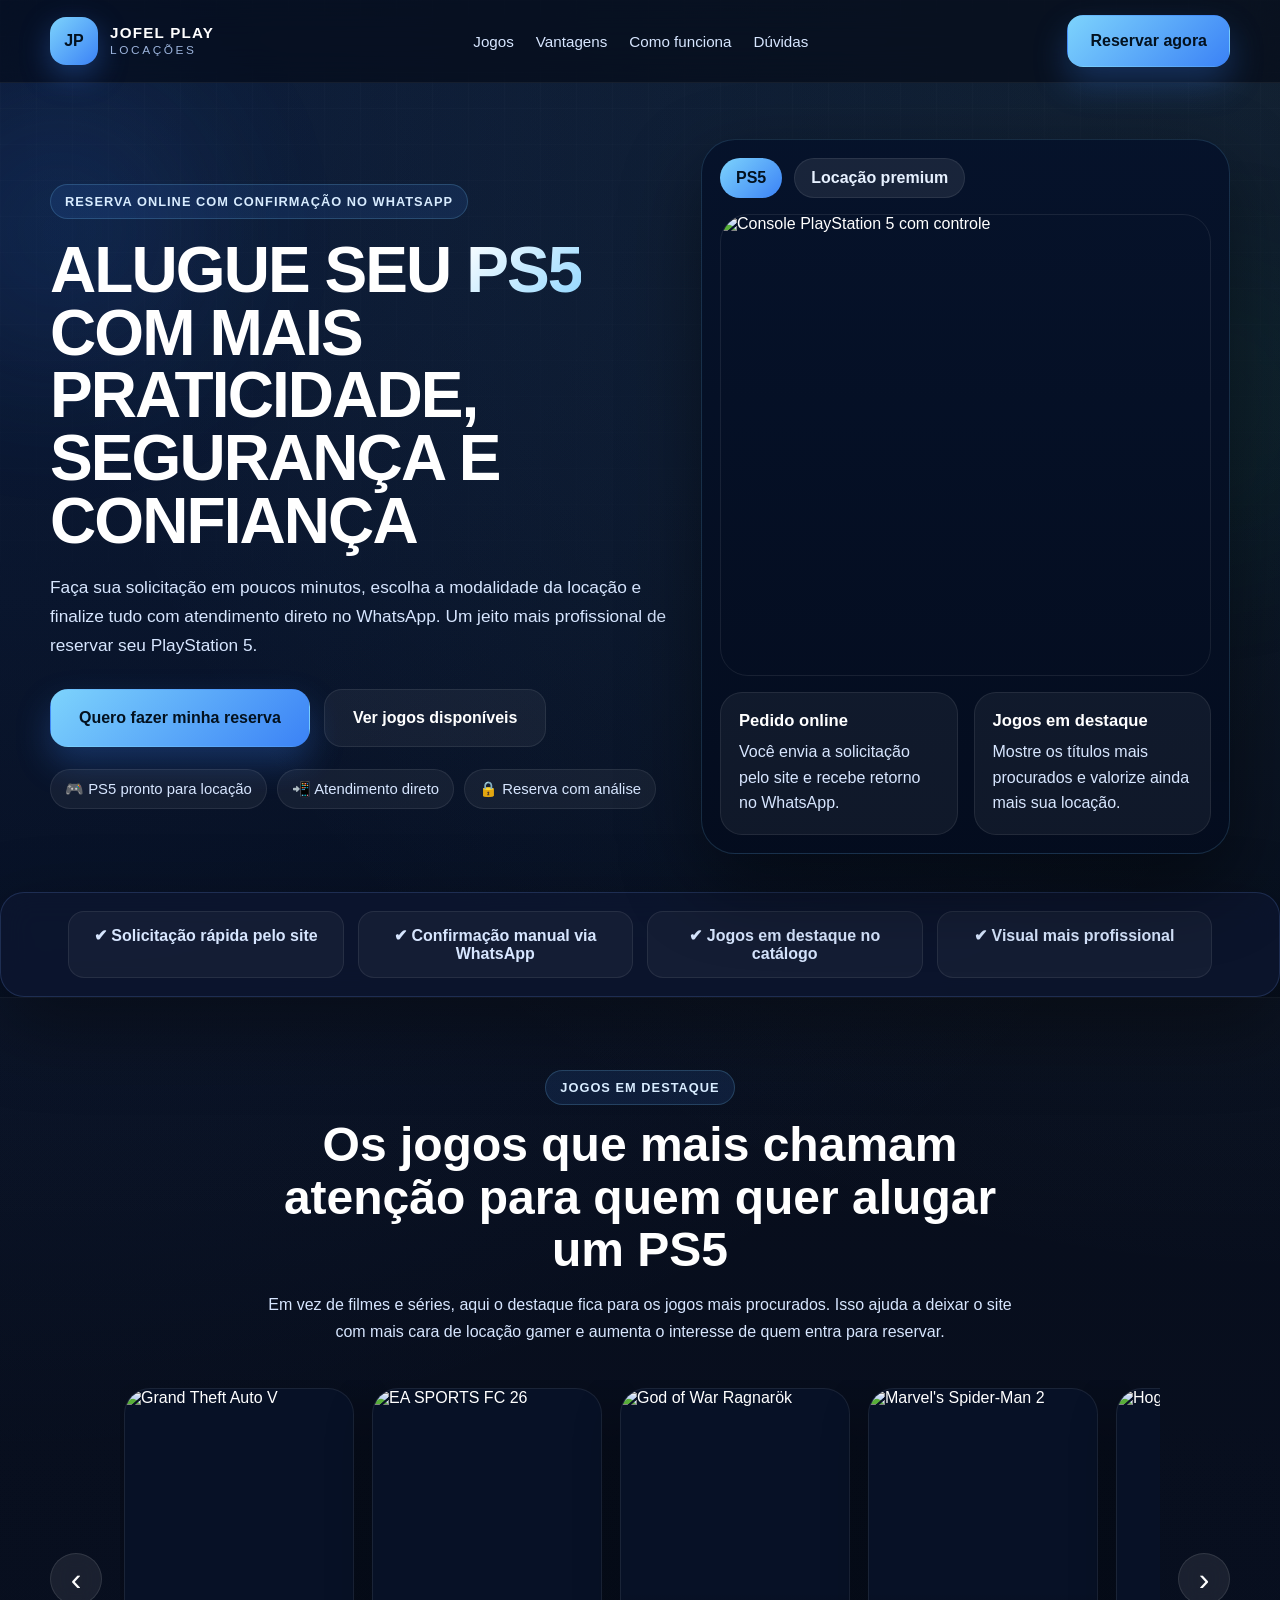
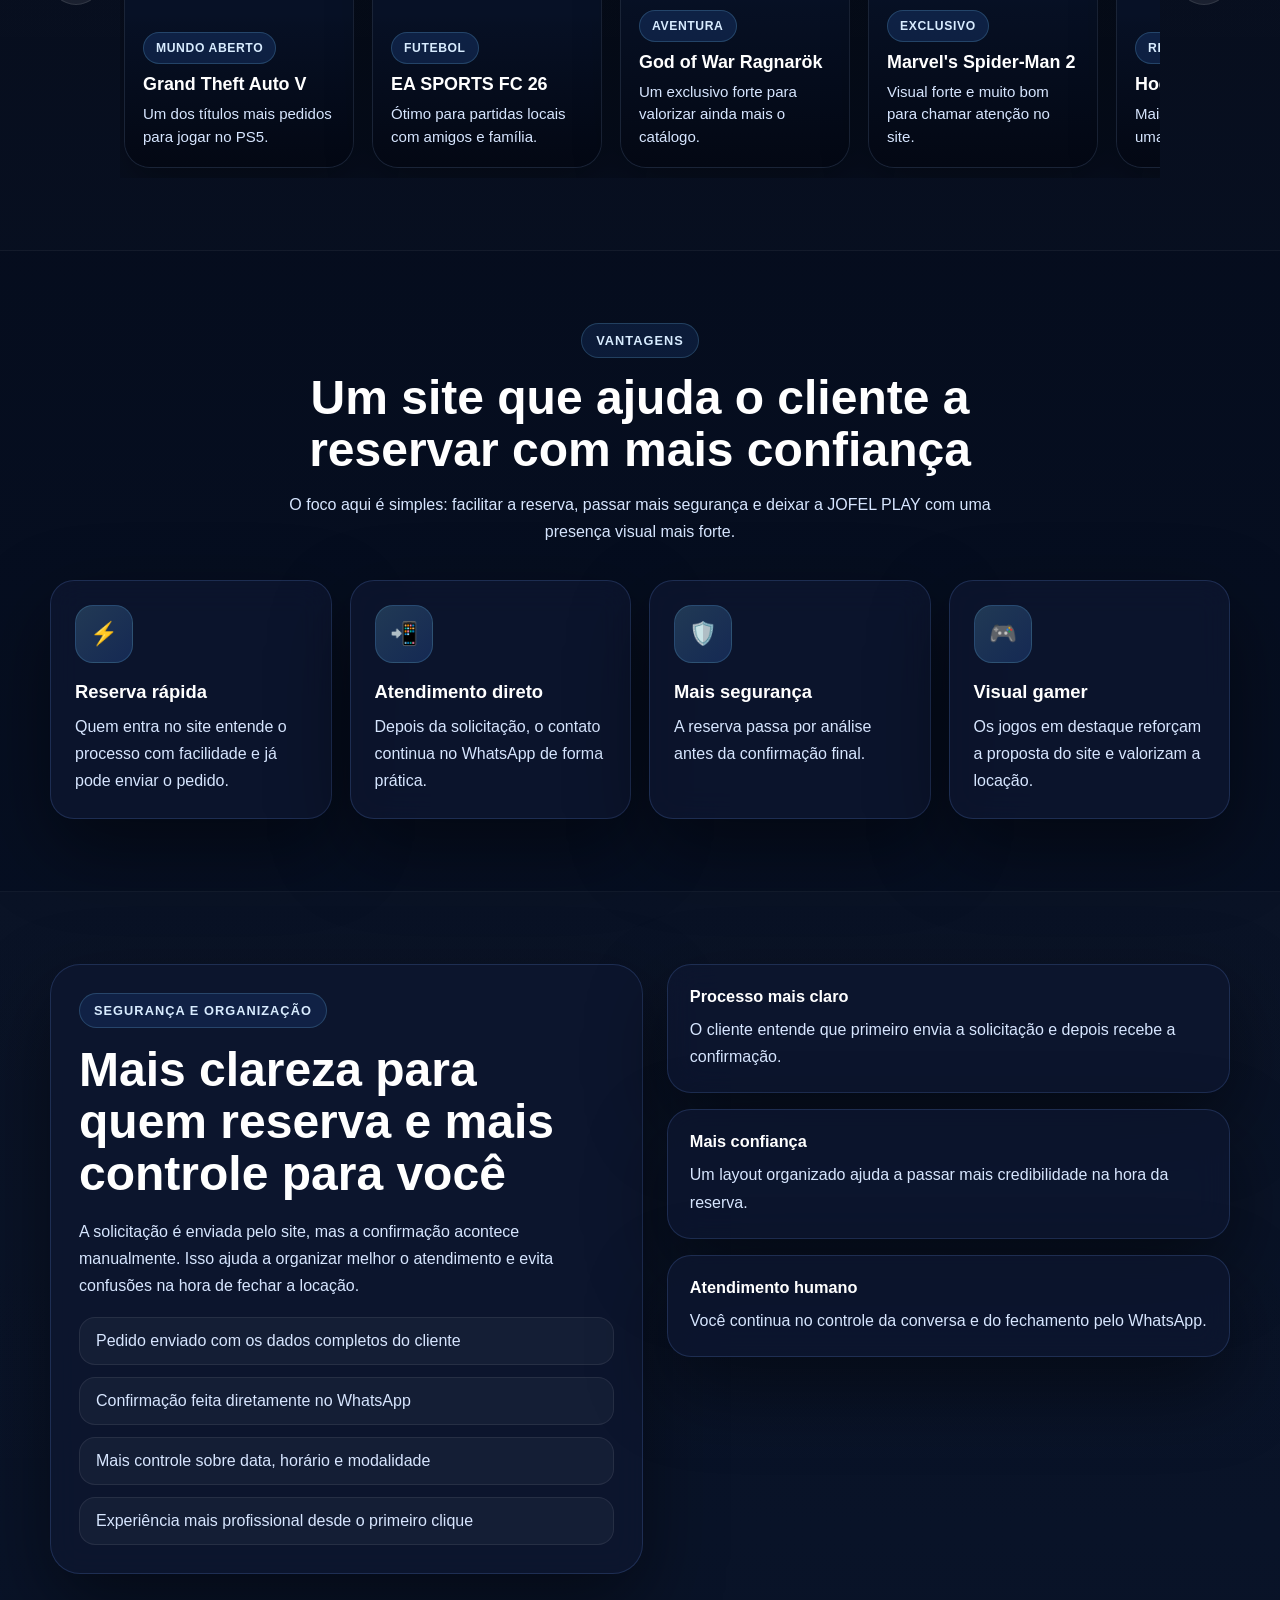
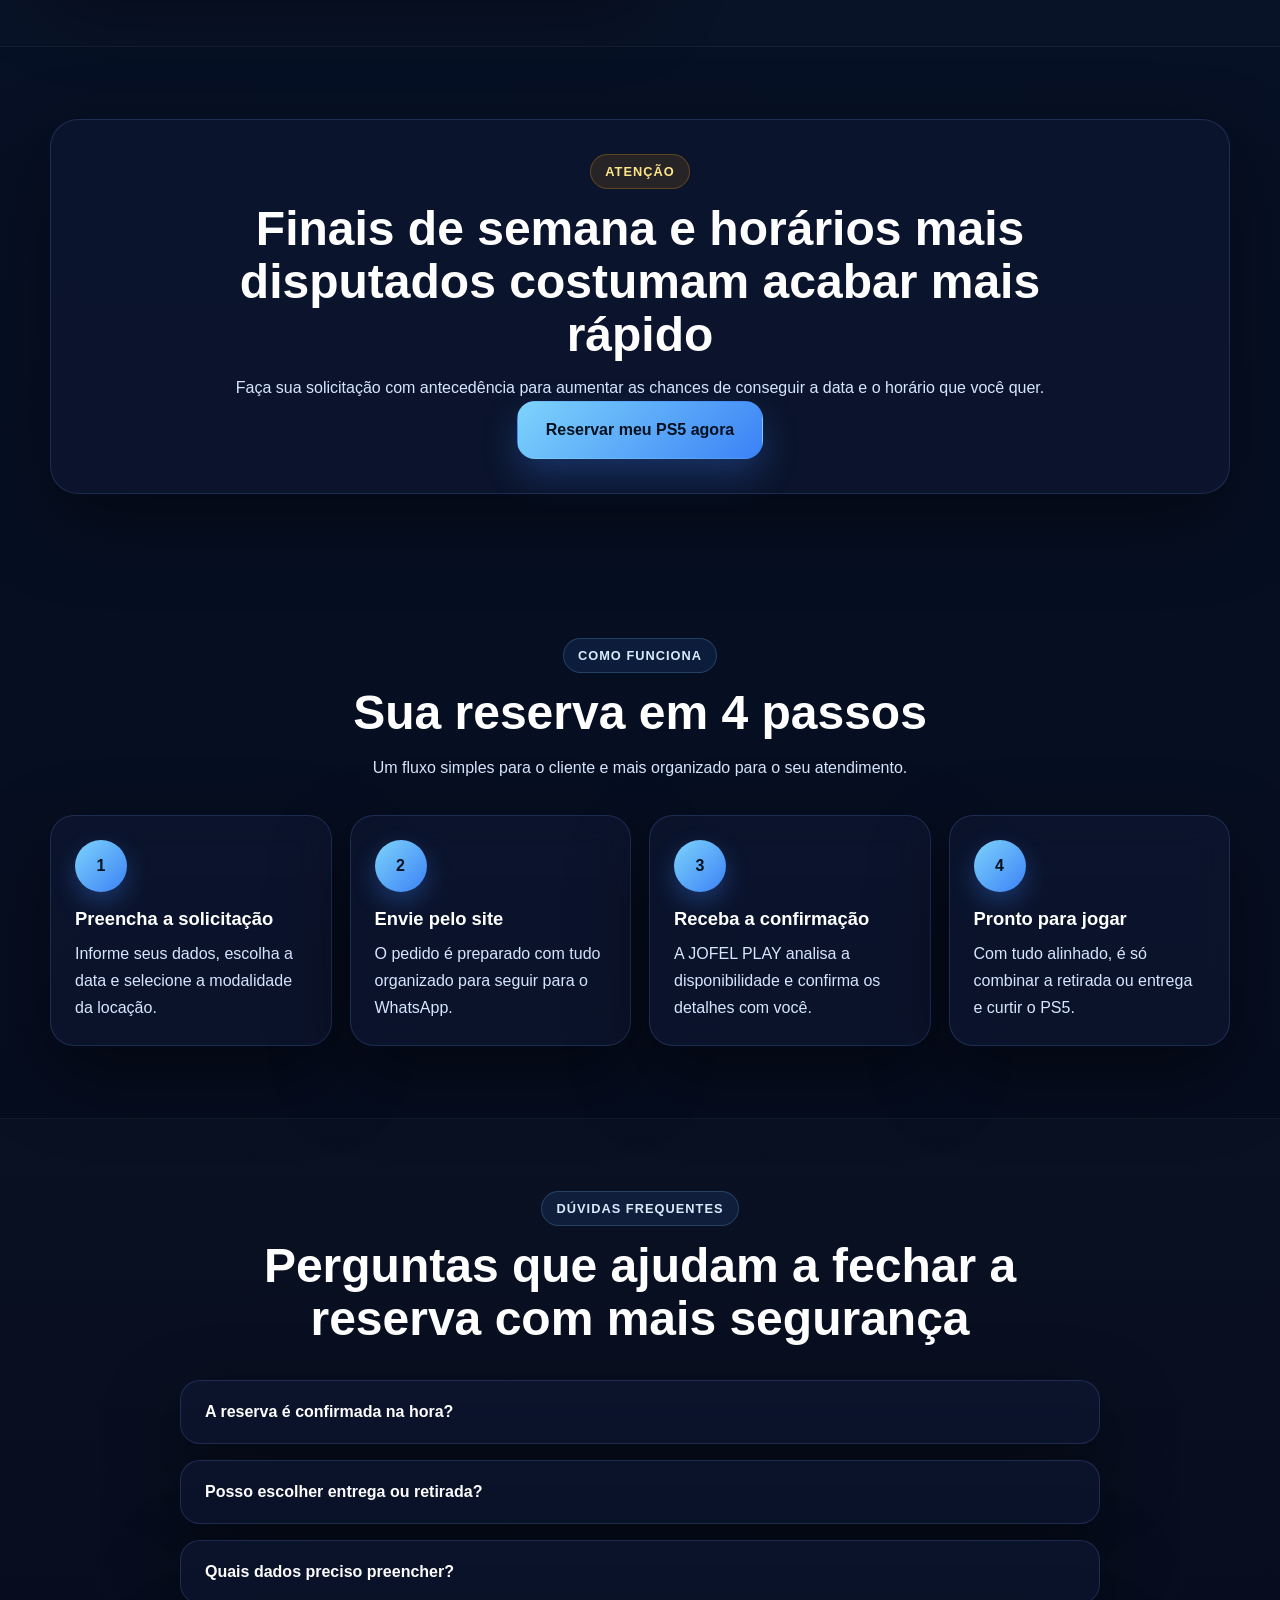
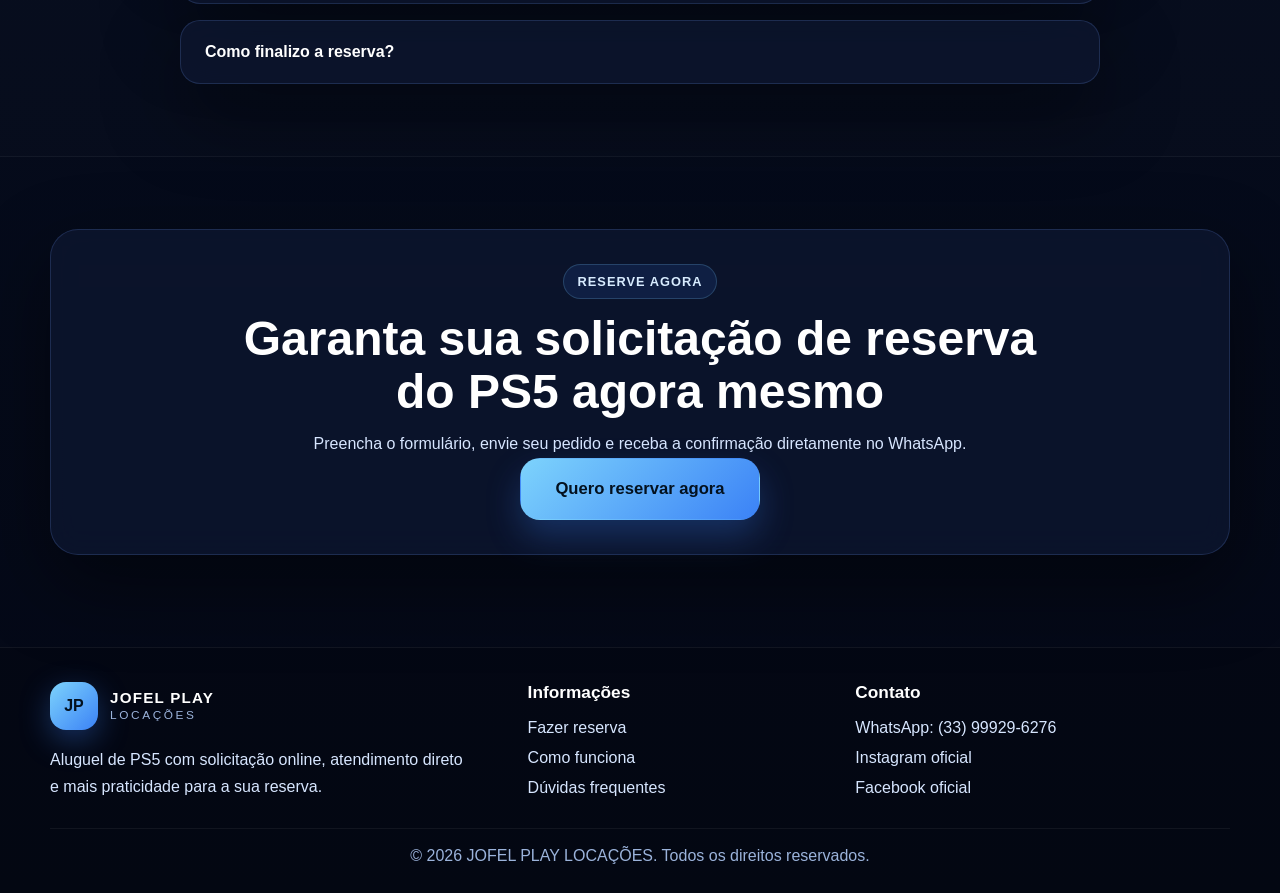
==== commit f6240fe4: "Add files via upload" ====
--- a/index.html
+++ b/index.html
@@ -3,10 +3,10 @@
 <head>
   <meta charset="UTF-8" />
   <meta name="viewport" content="width=device-width, initial-scale=1.0" />
-  <title>JOFEL PLAY LOCAÇÕES | Aluguel de PS5 com Reserva Online</title>
+  <title>JOFEL PLAY LOCAÇÕES | Reserva de PS5</title>
   <meta
     name="description"
-    content="Reserve seu PlayStation 5 com a JOFEL PLAY LOCAÇÕES. Solicitação rápida, atendimento via WhatsApp, retirada ou entrega e confirmação manual."
+    content="Reserve seu PS5 com a JOFEL PLAY LOCAÇÕES. Solicite online, receba confirmação pelo WhatsApp e escolha entre retirada ou entrega."
   />
   <link rel="stylesheet" href="style.css" />
 </head>
@@ -26,8 +26,8 @@
       </a>
 
       <nav class="nav-desktop">
+        <a href="#jogos">Jogos</a>
         <a href="#vantagens">Vantagens</a>
-        <a href="#catalogo">Jogos</a>
         <a href="#como-funciona">Como funciona</a>
         <a href="#duvidas">Dúvidas</a>
       </nav>
@@ -37,57 +37,50 @@
   </header>
 
   <main>
-    <section class="hero-section hero-section-premium">
-      <div class="container hero-grid hero-grid-premium">
+    <section class="hero-section hero-clean">
+      <div class="container hero-grid clean-hero-grid">
         <div class="hero-copy reveal">
-          <span class="pill">JOFEL PLAY LOCAÇÕES</span>
-
-          <h1>
-            MAIS PRESENÇA, MAIS CONFIANÇA E UM VISUAL DE <span>NÍVEL PROFISSIONAL</span>
-          </h1>
-
+          <span class="pill">Reserva online com confirmação no WhatsApp</span>
+          <h1>ALUGUE SEU <span>PS5</span> COM MAIS PRATICIDADE, SEGURANÇA E CONFIANÇA</h1>
           <p class="hero-description">
-            Reserve seu PS5 com praticidade, veja os jogos mais desejados da plataforma e finalize seu pedido com atendimento direto no WhatsApp.
-            Tudo pensado para passar mais segurança desde o primeiro clique.
+            Faça sua solicitação em poucos minutos, escolha a modalidade da locação e finalize tudo com atendimento direto no WhatsApp.
+            Um jeito mais profissional de reservar seu PlayStation 5.
           </p>
 
           <div class="hero-actions">
             <a href="reserva.html" class="btn btn-primary btn-lg">Quero fazer minha reserva</a>
-            <a href="#catalogo" class="btn btn-secondary btn-lg">Ver jogos disponíveis</a>
+            <a href="#jogos" class="btn btn-secondary btn-lg">Ver jogos disponíveis</a>
           </div>
 
           <div class="hero-mini-trust">
-            <span>🎮 Experiência gamer</span>
-            <span>⚡ Atendimento rápido</span>
-            <span>🔒 Mais segurança na reserva</span>
+            <span>🎮 PS5 pronto para locação</span>
+            <span>📲 Atendimento direto</span>
+            <span>🔒 Reserva com análise</span>
           </div>
         </div>
 
         <div class="hero-visual reveal">
-          <div class="hero-showcase-card">
-            <div class="hero-console-glow"></div>
-            <div class="hero-console-box">
-              <div class="hero-console-top">
-                <span class="hero-chip">PS5</span>
-                <span class="hero-chip hero-chip-soft">Locação premium</span>
-              </div>
-
-              <div class="hero-console-center">
-                <div class="console-shape console-left"></div>
-                <div class="console-core"></div>
-                <div class="console-shape console-right"></div>
-                <div class="control-pad"></div>
-              </div>
-
-              <div class="hero-console-bottom">
-                <div class="mini-info-card">
-                  <strong>Reserva online</strong>
-                  <p>Pedido enviado para análise e confirmação.</p>
-                </div>
-                <div class="mini-info-card">
-                  <strong>Jogos em destaque</strong>
-                  <p>Catálogo visual mais forte para valorizar sua marca.</p>
-                </div>
+          <div class="hero-real-card">
+            <div class="hero-real-card-header">
+              <span class="hero-chip">PS5</span>
+              <span class="hero-chip hero-chip-soft">Locação premium</span>
+            </div>
+
+            <div class="hero-real-media">
+              <img
+                src="https://images.unsplash.com/photo-1606813907291-d86efa9b94db?auto=format&fit=crop&w=1200&q=80"
+                alt="Console PlayStation 5 com controle"
+              />
+            </div>
+
+            <div class="hero-real-footer">
+              <div class="mini-info-card">
+                <strong>Pedido online</strong>
+                <p>Você envia a solicitação pelo site e recebe retorno no WhatsApp.</p>
+              </div>
+              <div class="mini-info-card">
+                <strong>Jogos em destaque</strong>
+                <p>Mostre os títulos mais procurados e valorize ainda mais sua locação.</p>
               </div>
             </div>
           </div>
@@ -97,10 +90,76 @@
 
     <section class="trust-bar reveal">
       <div class="container trust-bar-grid">
-        <div class="trust-item">✔ Solicitação via WhatsApp</div>
-        <div class="trust-item">✔ Visual mais premium</div>
-        <div class="trust-item">✔ Jogos em destaque no site</div>
-        <div class="trust-item">✔ Estrutura mais profissional</div>
+        <div class="trust-item">✔ Solicitação rápida pelo site</div>
+        <div class="trust-item">✔ Confirmação manual via WhatsApp</div>
+        <div class="trust-item">✔ Jogos em destaque no catálogo</div>
+        <div class="trust-item">✔ Visual mais profissional</div>
+      </div>
+    </section>
+
+    <section id="jogos" class="section section-dark games-section">
+      <div class="container">
+        <div class="section-heading reveal catalog-heading">
+          <span class="section-tag">Jogos em destaque</span>
+          <h2>Os jogos que mais chamam atenção para quem quer alugar um PS5</h2>
+          <p>
+            Em vez de filmes e séries, aqui o destaque fica para os jogos mais procurados.
+            Isso ajuda a deixar o site com mais cara de locação gamer e aumenta o interesse de quem entra para reservar.
+          </p>
+        </div>
+
+        <div class="games-carousel reveal">
+          <button class="carousel-btn prev" type="button" aria-label="Voltar jogos">‹</button>
+
+          <div class="games-track" id="gamesTrack">
+            <article class="game-poster-card">
+              <img src="https://image.api.playstation.com/vulcan/ap/rnd/202203/1515/3kJiTxldWTL5rv0DuTL6xxv9.jpg" alt="Grand Theft Auto V" />
+              <div class="poster-overlay">
+                <span class="poster-tag">Mundo aberto</span>
+                <h3>Grand Theft Auto V</h3>
+                <p>Um dos títulos mais pedidos para jogar no PS5.</p>
+              </div>
+            </article>
+
+            <article class="game-poster-card">
+              <img src="https://image.api.playstation.com/vulcan/ap/rnd/202507/1617/c0de16eeac11db63d8bc70226d53f746cd36845995551211.jpg" alt="EA SPORTS FC 26" />
+              <div class="poster-overlay">
+                <span class="poster-tag">Futebol</span>
+                <h3>EA SPORTS FC 26</h3>
+                <p>Ótimo para partidas locais com amigos e família.</p>
+              </div>
+            </article>
+
+            <article class="game-poster-card">
+              <img src="https://image.api.playstation.com/vulcan/ap/rnd/202503/2016/9c66234099a4c6dc39a12c4101746f7dc9d87babbca5efe4.jpg" alt="God of War Ragnarök" />
+              <div class="poster-overlay">
+                <span class="poster-tag">Aventura</span>
+                <h3>God of War Ragnarök</h3>
+                <p>Um exclusivo forte para valorizar ainda mais o catálogo.</p>
+              </div>
+            </article>
+
+            <article class="game-poster-card">
+              <img src="https://image.api.playstation.com/vulcan/ap/rnd/202308/0718/21b32023d0332afe6f2fa5ae74d66ceea4fa82212922135a.jpg" alt="Marvel's Spider-Man 2" />
+              <div class="poster-overlay">
+                <span class="poster-tag">Exclusivo</span>
+                <h3>Marvel's Spider-Man 2</h3>
+                <p>Visual forte e muito bom para chamar atenção no site.</p>
+              </div>
+            </article>
+
+            <article class="game-poster-card">
+              <img src="https://image.api.playstation.com/vulcan/ap/rnd/202208/0921/XwlZSgRh83BCWcSMIjfTyeoF.jpg" alt="Hogwarts Legacy" />
+              <div class="poster-overlay">
+                <span class="poster-tag">RPG</span>
+                <h3>Hogwarts Legacy</h3>
+                <p>Mais variedade para mostrar uma experiência completa.</p>
+              </div>
+            </article>
+          </div>
+
+          <button class="carousel-btn next" type="button" aria-label="Avançar jogos">›</button>
+        </div>
       </div>
     </section>
 
@@ -108,134 +167,71 @@
       <div class="container">
         <div class="section-heading reveal">
           <span class="section-tag">Vantagens</span>
-          <h2>Um site que passa mais segurança para sua reserva</h2>
-          <p>
-            A ideia aqui é deixar a JOFEL PLAY com uma presença visual mais forte,
-            mais moderna e mais alinhada com quem quer alugar um PS5 com confiança.
+          <h2>Um site que ajuda o cliente a reservar com mais confiança</h2>
+          <p>
+            O foco aqui é simples: facilitar a reserva, passar mais segurança e deixar a JOFEL PLAY com uma presença visual mais forte.
           </p>
         </div>
 
         <div class="cards-grid four-cols">
+          <article class="feature-card reveal">
+            <div class="icon-wrap">⚡</div>
+            <h3>Reserva rápida</h3>
+            <p>Quem entra no site entende o processo com facilidade e já pode enviar o pedido.</p>
+          </article>
+
+          <article class="feature-card reveal">
+            <div class="icon-wrap">📲</div>
+            <h3>Atendimento direto</h3>
+            <p>Depois da solicitação, o contato continua no WhatsApp de forma prática.</p>
+          </article>
+
+          <article class="feature-card reveal">
+            <div class="icon-wrap">🛡️</div>
+            <h3>Mais segurança</h3>
+            <p>A reserva passa por análise antes da confirmação final.</p>
+          </article>
+
           <article class="feature-card reveal">
             <div class="icon-wrap">🎮</div>
             <h3>Visual gamer</h3>
-            <p>Layout mais próximo do universo PlayStation, com cara de produto premium.</p>
-          </article>
-
-          <article class="feature-card reveal">
-            <div class="icon-wrap">📲</div>
-            <h3>Contato direto</h3>
-            <p>Você recebe a solicitação pelo WhatsApp para continuar o atendimento.</p>
-          </article>
-
-          <article class="feature-card reveal">
-            <div class="icon-wrap">🛡️</div>
-            <h3>Mais credibilidade</h3>
-            <p>Uma estrutura mais forte ajuda a passar mais autoridade para quem visita.</p>
-          </article>
-
-          <article class="feature-card reveal">
-            <div class="icon-wrap">⚡</div>
-            <h3>Reserva simples</h3>
-            <p>Quem entra no site entende rápido como funciona e já pode pedir a locação.</p>
-          </article>
-        </div>
-      </div>
-    </section>
-
-    <section id="catalogo" class="section section-dark">
-      <div class="container">
-        <div class="section-heading reveal catalog-heading">
-          <span class="section-tag">Jogos em destaque</span>
-          <h2>Um catálogo visual no estilo streaming, mas voltado para jogos de PS5</h2>
-          <p>
-            Em vez de filmes e séries, a seção destaca os títulos que mais chamam atenção para quem quer jogar no PS5.
-          </p>
-        </div>
-
-        <div class="catalog-shell reveal">
-          <div class="catalog-tabs">
-            <button class="catalog-tab active" type="button">Populares</button>
-            <button class="catalog-tab" type="button">Multiplayer</button>
-            <button class="catalog-tab" type="button">Aventura</button>
-          </div>
-
-          <div class="game-strip">
-            <article class="game-card gta">
-              <div class="game-overlay">
-                <span class="game-badge">Destaque</span>
-                <h3>GTA</h3>
-                <p>Mundo aberto e muita procura entre os clientes.</p>
-              </div>
-            </article>
-
-            <article class="game-card fc26">
-              <div class="game-overlay">
-                <span class="game-badge">Popular</span>
-                <h3>EA SPORTS FC 26</h3>
-                <p>Perfeito para partidas locais e resenhas entre amigos.</p>
-              </div>
-            </article>
-
-            <article class="game-card gow">
-              <div class="game-overlay">
-                <span class="game-badge">Aventura</span>
-                <h3>God of War</h3>
-                <p>Um dos jogos mais fortes para valorizar o catálogo.</p>
-              </div>
-            </article>
-
-            <article class="game-card spiderman">
-              <div class="game-overlay">
-                <span class="game-badge">Exclusivo</span>
-                <h3>Spider-Man 2</h3>
-                <p>Visual forte e ótimo para chamar atenção na página.</p>
-              </div>
-            </article>
-
-            <article class="game-card mk">
-              <div class="game-overlay">
-                <span class="game-badge">Versus</span>
-                <h3>Mortal Kombat 1</h3>
-                <p>Mais variedade para mostrar que a experiência é completa.</p>
-              </div>
-            </article>
-          </div>
-        </div>
-      </div>
-    </section>
-
-    <section id="seguranca" class="section">
+            <p>Os jogos em destaque reforçam a proposta do site e valorizam a locação.</p>
+          </article>
+        </div>
+      </div>
+    </section>
+
+    <section id="seguranca" class="section section-dark">
       <div class="container security-layout">
         <div class="security-copy reveal">
-          <span class="section-tag">Segurança</span>
-          <h2>Uma reserva mais organizada e com atendimento direto</h2>
-          <p>
-            A solicitação não é confirmada automaticamente. Primeiro o pedido é enviado, depois você faz a análise e continua o contato no WhatsApp.
+          <span class="section-tag">Segurança e organização</span>
+          <h2>Mais clareza para quem reserva e mais controle para você</h2>
+          <p>
+            A solicitação é enviada pelo site, mas a confirmação acontece manualmente. Isso ajuda a organizar melhor o atendimento e evita confusões na hora de fechar a locação.
           </p>
 
           <ul class="security-list">
-            <li>Dados reunidos para trazer mais controle e identificação</li>
-            <li>Confirmação manual antes do fechamento final</li>
-            <li>Contato direto para alinhar entrega, retirada e pagamento</li>
-            <li>Estrutura mais profissional para passar confiança</li>
+            <li>Pedido enviado com os dados completos do cliente</li>
+            <li>Confirmação feita diretamente no WhatsApp</li>
+            <li>Mais controle sobre data, horário e modalidade</li>
+            <li>Experiência mais profissional desde o primeiro clique</li>
           </ul>
         </div>
 
         <div class="security-cards reveal">
           <article class="glass-card">
-            <strong>Presença de marca</strong>
-            <p>O site ganha mais peso visual e deixa a experiência muito mais forte.</p>
+            <strong>Processo mais claro</strong>
+            <p>O cliente entende que primeiro envia a solicitação e depois recebe a confirmação.</p>
+          </article>
+
+          <article class="glass-card">
+            <strong>Mais confiança</strong>
+            <p>Um layout organizado ajuda a passar mais credibilidade na hora da reserva.</p>
           </article>
 
           <article class="glass-card">
             <strong>Atendimento humano</strong>
-            <p>Quem reserva continua falando com você diretamente no WhatsApp.</p>
-          </article>
-
-          <article class="glass-card">
-            <strong>Mais organização</strong>
-            <p>O processo fica mais claro tanto para você quanto para quem vai reservar.</p>
+            <p>Você continua no controle da conversa e do fechamento pelo WhatsApp.</p>
           </article>
         </div>
       </div>
@@ -245,9 +241,9 @@
       <div class="container">
         <div class="urgent-banner reveal">
           <span class="section-tag warning-tag">Atenção</span>
-          <h2>Finais de semana, feriados e horários bons costumam sair primeiro</h2>
-          <p>
-            Quem faz a solicitação antes costuma ter mais chance de garantir a locação no dia desejado.
+          <h2>Finais de semana e horários mais disputados costumam acabar mais rápido</h2>
+          <p>
+            Faça sua solicitação com antecedência para aumentar as chances de conseguir a data e o horário que você quer.
           </p>
           <a href="reserva.html" class="btn btn-primary btn-lg">Reservar meu PS5 agora</a>
         </div>
@@ -258,103 +254,66 @@
       <div class="container">
         <div class="section-heading reveal">
           <span class="section-tag">Como funciona</span>
-          <h2>Seu pedido em 4 passos</h2>
-          <p>
-            Tudo foi pensado para ser fácil para quem reserva e prático para você organizar.
+          <h2>Sua reserva em 4 passos</h2>
+          <p>
+            Um fluxo simples para o cliente e mais organizado para o seu atendimento.
           </p>
         </div>
 
         <div class="steps-grid">
           <article class="step-card reveal">
             <span class="step-number">1</span>
-            <h3>Escolha a data</h3>
-            <p>Quem vai reservar informa os dados e seleciona a modalidade da locação.</p>
+            <h3>Preencha a solicitação</h3>
+            <p>Informe seus dados, escolha a data e selecione a modalidade da locação.</p>
           </article>
 
           <article class="step-card reveal">
             <span class="step-number">2</span>
-            <h3>Envie a solicitação</h3>
-            <p>O pedido é preparado e redirecionado para o WhatsApp.</p>
+            <h3>Envie pelo site</h3>
+            <p>O pedido é preparado com tudo organizado para seguir para o WhatsApp.</p>
           </article>
 
           <article class="step-card reveal">
             <span class="step-number">3</span>
-            <h3>Aguarde a análise</h3>
-            <p>Você confirma disponibilidade, horário e detalhes da locação.</p>
+            <h3>Receba a confirmação</h3>
+            <p>A JOFEL PLAY analisa a disponibilidade e confirma os detalhes com você.</p>
           </article>
 
           <article class="step-card reveal">
             <span class="step-number">4</span>
             <h3>Pronto para jogar</h3>
-            <p>Depois da confirmação, é só alinhar entrega ou retirada.</p>
-          </article>
-        </div>
-      </div>
-    </section>
-
-    <section class="section section-dark">
-      <div class="container">
-        <div class="section-heading reveal">
-          <span class="section-tag">Confiança</span>
-          <h2>O que esse site transmite para você?</h2>
-          <p>
-            Mais profissionalismo, mais clareza no processo e uma identidade visual muito melhor.
-          </p>
-        </div>
-
-        <div class="proof-grid">
-          <article class="proof-card reveal">
-            <h3>Solicitação clara</h3>
-            <p>Você entende que o pedido será analisado antes da confirmação final.</p>
-          </article>
-
-          <article class="proof-card reveal">
-            <h3>Estrutura premium</h3>
-            <p>O layout passa mais força visual e deixa a marca muito mais valorizada.</p>
-          </article>
-
-          <article class="proof-card reveal">
-            <h3>Atendimento rápido</h3>
-            <p>O WhatsApp continua sendo o canal principal, mas agora com muito mais presença.</p>
-          </article>
-        </div>
-      </div>
-    </section>
-
-    <section id="duvidas" class="section">
+            <p>Com tudo alinhado, é só combinar a retirada ou entrega e curtir o PS5.</p>
+          </article>
+        </div>
+      </div>
+    </section>
+
+    <section id="duvidas" class="section section-dark">
       <div class="container">
         <div class="section-heading reveal">
           <span class="section-tag">Dúvidas frequentes</span>
-          <h2>Perguntas que ajudam a passar mais confiança</h2>
+          <h2>Perguntas que ajudam a fechar a reserva com mais segurança</h2>
         </div>
 
         <div class="faq-list">
           <details class="faq-item reveal">
             <summary>A reserva é confirmada na hora?</summary>
-            <p>
-              Não. Primeiro a solicitação é enviada, depois a JOFEL PLAY analisa e confirma via WhatsApp.
-            </p>
+            <p>Não. Primeiro o pedido é enviado e depois a confirmação é feita pela JOFEL PLAY no WhatsApp.</p>
           </details>
 
           <details class="faq-item reveal">
             <summary>Posso escolher entrega ou retirada?</summary>
-            <p>
-              Sim. No formulário você informa como prefere receber o PS5.
-            </p>
+            <p>Sim. Na solicitação você informa a forma de recebimento desejada.</p>
           </details>
 
           <details class="faq-item reveal">
-            <summary>Quais jogos podem aparecer no site?</summary>
-            <p>
-              Você pode destacar títulos fortes como GTA, EA SPORTS FC 26, God of War, Spider-Man e outros que façam sentido para sua locação.
-            </p>
+            <summary>Quais dados preciso preencher?</summary>
+            <p>Você informa seus dados para identificação, organização da locação e confirmação do pedido.</p>
           </details>
 
           <details class="faq-item reveal">
-            <summary>Como finalizo meu pedido?</summary>
-            <p>
-              Depois do envio, o atendimento continua no WhatsApp para alinhar tudo com você.
-            </p>
+            <summary>Como finalizo a reserva?</summary>
+            <p>Depois de enviar o formulário, o atendimento continua pelo WhatsApp para alinhar tudo com você.</p>
           </details>
         </div>
       </div>
@@ -364,9 +323,9 @@
       <div class="container">
         <div class="final-cta reveal">
           <span class="section-tag">Reserve agora</span>
-          <h2>Garanta sua solicitação de reserva do PS5</h2>
-          <p>
-            Clique no botão abaixo, preencha a solicitação e finalize tudo com atendimento direto no WhatsApp.
+          <h2>Garanta sua solicitação de reserva do PS5 agora mesmo</h2>
+          <p>
+            Preencha o formulário, envie seu pedido e receba a confirmação diretamente no WhatsApp.
           </p>
           <a href="reserva.html" class="btn btn-primary btn-xl">Quero reservar agora</a>
         </div>
@@ -376,7 +335,7 @@
 
   <footer class="site-footer">
     <div class="container footer-grid">
-      <div class="footer-brand-col">
+      <div>
         <a href="index.html" class="brand footer-brand">
           <span class="brand-badge">JP</span>
           <span class="brand-text">
@@ -384,38 +343,30 @@
             <small>LOCAÇÕES</small>
           </span>
         </a>
-        <p>
-          Experiência gamer com atendimento direto, reserva organizada e presença visual mais profissional.
-        </p>
-        <div class="footer-socials">
-          <a href="https://www.instagram.com/jofelplay/" target="_blank" rel="noopener noreferrer">Instagram</a>
-          <a href="https://www.facebook.com/profile.php?id=61575388936324" target="_blank" rel="noopener noreferrer">Facebook</a>
-        </div>
+        <p class="footer-copy">Aluguel de PS5 com solicitação online, atendimento direto e mais praticidade para a sua reserva.</p>
       </div>
 
       <div>
         <h3>Informações</h3>
         <ul class="footer-links">
+          <li><a href="reserva.html">Fazer reserva</a></li>
           <li><a href="#como-funciona">Como funciona</a></li>
           <li><a href="#duvidas">Dúvidas frequentes</a></li>
-          <li><a href="reserva.html">Solicitar reserva</a></li>
         </ul>
       </div>
 
       <div>
         <h3>Contato</h3>
-        <ul class="footer-links footer-contact">
+        <ul class="footer-links">
           <li><a href="https://wa.me/5533999296276" target="_blank" rel="noopener noreferrer">WhatsApp: (33) 99929-6276</a></li>
-          <li><a href="https://www.instagram.com/jofelplay/" target="_blank" rel="noopener noreferrer">@jofelplay</a></li>
-          <li>Atendimento com confirmação manual</li>
+          <li><a href="https://www.instagram.com/jofelplay/" target="_blank" rel="noopener noreferrer">Instagram oficial</a></li>
+          <li><a href="https://www.facebook.com/profile.php?id=61575388936324" target="_blank" rel="noopener noreferrer">Facebook oficial</a></li>
         </ul>
       </div>
     </div>
 
-    <div class="footer-bottom">
-      <div class="container footer-bottom-inner">
-        <span>© 2026 JOFEL PLAY LOCAÇÕES. Todos os direitos reservados.</span>
-      </div>
+    <div class="container footer-bottom">
+      <p>© 2026 JOFEL PLAY LOCAÇÕES. Todos os direitos reservados.</p>
     </div>
   </footer>
 
--- a/style.css
+++ b/style.css
@@ -989,159 +989,79 @@
     padding: 0 18px 18px;
   }
 }
-.hero-section-premium {
-  padding-top: 60px;
-}
-
-.hero-grid-premium {
-  align-items: stretch;
-}
-
-.hero-showcase-card {
-  position: relative;
-  min-height: 100%;
-  border-radius: 32px;
-  padding: 20px;
+/* ===== NOVA HERO ===== */
+.hero-clean {
+  padding-top: 56px;
+}
+
+.clean-hero-grid {
+  align-items: center;
+}
+
+.hero-real-card {
+  background: linear-gradient(180deg, rgba(6, 18, 42, 0.96), rgba(4, 12, 30, 0.94));
+  border: 1px solid rgba(125, 211, 252, 0.16);
+  border-radius: 34px;
+  box-shadow: var(--shadow-lg);
   overflow: hidden;
-  background:
-    radial-gradient(circle at top right, rgba(96, 165, 250, 0.22), transparent 28%),
-    linear-gradient(145deg, rgba(8, 18, 40, 0.96), rgba(5, 13, 29, 0.96));
-  border: 1px solid rgba(125, 211, 252, 0.16);
-  box-shadow: var(--shadow-lg);
-}
-
-.hero-console-glow {
-  position: absolute;
-  inset: auto;
-  width: 340px;
-  height: 340px;
-  right: -40px;
-  top: -10px;
-  border-radius: 50%;
-  background: radial-gradient(circle, rgba(59, 130, 246, 0.28), transparent 65%);
-  filter: blur(24px);
-}
-
-.hero-console-box {
-  position: relative;
-  z-index: 2;
-  min-height: 100%;
-  display: flex;
-  flex-direction: column;
-  justify-content: space-between;
-  gap: 28px;
-}
-
-.hero-console-top,
-.hero-console-bottom {
+  padding: 18px;
+}
+
+.hero-real-card-header {
   display: flex;
   gap: 12px;
   flex-wrap: wrap;
+  margin-bottom: 16px;
 }
 
 .hero-chip {
-  padding: 10px 14px;
+  display: inline-flex;
+  align-items: center;
+  justify-content: center;
+  padding: 10px 16px;
   border-radius: 999px;
-  font-weight: 800;
+  background: linear-gradient(135deg, var(--blue-1), var(--blue-2));
   color: #03111f;
-  background: linear-gradient(135deg, var(--blue-1), var(--blue-2));
+  font-weight: 900;
 }
 
 .hero-chip-soft {
-  color: var(--text-soft);
-  background: rgba(255, 255, 255, 0.06);
+  background: rgba(255, 255, 255, 0.08);
+  color: #e7f1ff;
   border: 1px solid rgba(255, 255, 255, 0.08);
 }
 
-.hero-console-center {
-  min-height: 410px;
+.hero-real-media {
+  border-radius: 28px;
+  overflow: hidden;
+  border: 1px solid rgba(255, 255, 255, 0.08);
+  min-height: 460px;
+}
+
+.hero-real-media img {
+  width: 100%;
+  height: 460px;
+  object-fit: cover;
+}
+
+.hero-real-footer {
   display: grid;
-  place-items: center;
-  position: relative;
-}
-
-.console-core {
-  width: 120px;
-  height: 320px;
-  border-radius: 30px;
-  background: linear-gradient(180deg, #0c172d, #050b16);
-  border: 1px solid rgba(255, 255, 255, 0.08);
-  box-shadow:
-    inset 0 0 0 1px rgba(255, 255, 255, 0.04),
-    0 18px 50px rgba(0, 0, 0, 0.45);
-  position: relative;
-}
-
-.console-core::before {
-  content: "";
-  position: absolute;
-  left: 50%;
-  transform: translateX(-50%);
-  top: 20px;
-  width: 7px;
-  height: 280px;
-  border-radius: 999px;
-  background: linear-gradient(180deg, rgba(96, 165, 250, 0.95), rgba(29, 78, 216, 0.3));
-  box-shadow: 0 0 18px rgba(59, 130, 246, 0.5);
-}
-
-.console-shape {
-  position: absolute;
-  width: 110px;
-  height: 320px;
-  border-radius: 34px;
-  background: linear-gradient(180deg, #f5f8ff, #cfdfff);
-  box-shadow: 0 18px 40px rgba(0, 0, 0, 0.25);
-}
-
-.console-left {
-  transform: translateX(-74px) rotate(-10deg);
-}
-
-.console-right {
-  transform: translateX(74px) rotate(10deg);
-}
-
-.control-pad {
-  position: absolute;
-  bottom: 24px;
-  width: 220px;
-  height: 82px;
-  border-radius: 999px;
-  background: linear-gradient(180deg, #f2f6ff, #c4d7ff);
-  box-shadow: 0 18px 35px rgba(0, 0, 0, 0.25);
-}
-
-.control-pad::before,
-.control-pad::after {
-  content: "";
-  position: absolute;
-  top: 28px;
-  width: 18px;
-  height: 18px;
-  border-radius: 50%;
-  background: #0a1224;
-}
-
-.control-pad::before {
-  left: 48px;
-}
-
-.control-pad::after {
-  right: 48px;
+  grid-template-columns: repeat(2, 1fr);
+  gap: 16px;
+  margin-top: 16px;
 }
 
 .mini-info-card {
-  flex: 1 1 220px;
-  padding: 16px;
-  border-radius: 20px;
-  background: rgba(255, 255, 255, 0.06);
+  padding: 18px;
+  border-radius: 22px;
+  background: rgba(255, 255, 255, 0.05);
   border: 1px solid rgba(255, 255, 255, 0.08);
 }
 
 .mini-info-card strong {
   display: block;
   margin-bottom: 8px;
+  font-size: 1.04rem;
 }
 
 .mini-info-card p {
@@ -1149,170 +1069,133 @@
   line-height: 1.6;
 }
 
-.catalog-heading {
-  margin-bottom: 26px;
-}
-
-.catalog-shell {
-  border-radius: 30px;
-  padding: 28px;
-  background: rgba(255, 255, 255, 0.03);
-  border: 1px solid rgba(255, 255, 255, 0.06);
-  box-shadow: var(--shadow-lg);
-}
-
-.catalog-tabs {
-  width: fit-content;
-  margin: 0 auto 28px;
-  padding: 6px;
-  border-radius: 18px;
-  background: rgba(255, 255, 255, 0.06);
-  border: 1px solid rgba(255, 255, 255, 0.08);
+/* ===== CARROSSEL ===== */
+.games-section {
+  overflow: hidden;
+}
+
+.games-carousel {
+  position: relative;
   display: flex;
-  gap: 8px;
-  flex-wrap: wrap;
-}
-
-.catalog-tab {
-  min-width: 150px;
-  padding: 14px 18px;
-  border: 0;
-  border-radius: 14px;
-  font-weight: 800;
-  color: #aebdd7;
-  background: transparent;
-  cursor: pointer;
-}
-
-.catalog-tab.active {
-  color: #fff;
-  background: rgba(0, 0, 0, 0.45);
-  box-shadow: inset 0 0 0 1px rgba(255, 255, 255, 0.06);
-}
-
-.game-strip {
+  align-items: center;
+  gap: 18px;
+}
+
+.games-track {
   display: grid;
-  grid-template-columns: repeat(5, minmax(200px, 1fr));
+  grid-auto-flow: column;
+  grid-auto-columns: minmax(230px, 230px);
   gap: 18px;
   overflow-x: auto;
-  padding-bottom: 8px;
-}
-
-.game-strip::-webkit-scrollbar {
-  height: 8px;
-}
-
-.game-strip::-webkit-scrollbar-thumb {
-  background: rgba(255, 255, 255, 0.18);
-  border-radius: 999px;
-}
-
-.game-card {
-  min-height: 430px;
-  border-radius: 24px;
+  scroll-behavior: smooth;
+  scrollbar-width: none;
+  padding: 8px 4px 10px;
+}
+
+.games-track::-webkit-scrollbar {
+  display: none;
+}
+
+.game-poster-card {
   position: relative;
+  height: 380px;
+  border-radius: 26px;
   overflow: hidden;
+  box-shadow: 0 18px 44px rgba(0, 0, 0, 0.35);
   border: 1px solid rgba(255, 255, 255, 0.08);
-  box-shadow: 0 18px 40px rgba(0, 0, 0, 0.34);
-  background-size: cover;
-  background-position: center;
-}
-
-.game-card::before {
-  content: "";
-  position: absolute;
-  inset: 0;
-  background: linear-gradient(180deg, rgba(0,0,0,0.05), rgba(0,0,0,0.78));
-}
-
-.game-overlay {
+  background: #071126;
+  flex: 0 0 auto;
+}
+
+.game-poster-card img {
+  width: 100%;
+  height: 100%;
+  object-fit: cover;
+  transition: transform 0.35s ease;
+}
+
+.game-poster-card:hover img {
+  transform: scale(1.05);
+}
+
+.poster-overlay {
   position: absolute;
   inset: auto 0 0 0;
-  z-index: 2;
-  padding: 22px 18px 20px;
-}
-
-.game-badge {
+  padding: 18px;
+  background: linear-gradient(180deg, transparent 0%, rgba(3, 7, 18, 0.12) 8%, rgba(3, 7, 18, 0.92) 100%);
+}
+
+.poster-tag {
   display: inline-flex;
-  margin-bottom: 12px;
   padding: 8px 12px;
   border-radius: 999px;
-  font-size: 0.75rem;
+  margin-bottom: 10px;
+  font-size: 0.76rem;
   font-weight: 800;
-  letter-spacing: 0.08em;
+  letter-spacing: 0.05em;
   text-transform: uppercase;
+  color: #d8ecff;
+  background: rgba(59, 130, 246, 0.16);
+  border: 1px solid rgba(125, 211, 252, 0.2);
+}
+
+.poster-overlay h3 {
+  font-size: 1.12rem;
+  margin-bottom: 8px;
+}
+
+.poster-overlay p {
+  font-size: 0.94rem;
+  line-height: 1.5;
+  color: #d7e6ff;
+}
+
+.carousel-btn {
+  width: 52px;
+  height: 52px;
+  flex: 0 0 auto;
+  border: 0;
+  border-radius: 50%;
+  cursor: pointer;
+  font-size: 2rem;
+  line-height: 1;
   color: #fff;
-  background: rgba(255, 255, 255, 0.12);
-  border: 1px solid rgba(255, 255, 255, 0.12);
-}
-
-.game-overlay h3 {
-  font-size: 1.45rem;
-  margin-bottom: 8px;
-}
-
-.game-overlay p {
-  color: #dce7f7;
-  line-height: 1.6;
-}
-
-.game-card.gta {
-  background-image:
-    linear-gradient(180deg, rgba(13, 23, 48, 0.15), rgba(13, 23, 48, 0.15)),
-    linear-gradient(135deg, #1f2937, #0f766e 60%, #0b1120);
-}
-
-.game-card.fc26 {
-  background-image:
-    linear-gradient(180deg, rgba(13, 23, 48, 0.1), rgba(13, 23, 48, 0.12)),
-    linear-gradient(135deg, #09121f, #123d88 58%, #1a7cd6);
-}
-
-.game-card.gow {
-  background-image:
-    linear-gradient(180deg, rgba(13, 23, 48, 0.1), rgba(13, 23, 48, 0.14)),
-    linear-gradient(135deg, #191d27, #415a77 52%, #101828);
-}
-
-.game-card.spiderman {
-  background-image:
-    linear-gradient(180deg, rgba(13, 23, 48, 0.08), rgba(13, 23, 48, 0.15)),
-    linear-gradient(135deg, #1f0a0a, #8b1e2d 54%, #1e3a8a);
-}
-
-.game-card.mk {
-  background-image:
-    linear-gradient(180deg, rgba(13, 23, 48, 0.08), rgba(13, 23, 48, 0.16)),
-    linear-gradient(135deg, #0f172a, #312e81 50%, #0f766e);
-}
-
+  background: rgba(255, 255, 255, 0.08);
+  border: 1px solid rgba(255, 255, 255, 0.1);
+  backdrop-filter: blur(10px);
+}
+
+.carousel-btn:hover {
+  background: rgba(59, 130, 246, 0.18);
+}
+
+/* ===== FOOTER ===== */
 .site-footer {
-  position: relative;
-  z-index: 2;
-  margin-top: 24px;
-  background: rgba(5, 9, 18, 0.95);
-  border-top: 1px solid rgba(255,255,255,0.08);
+  margin-top: 20px;
+  padding-top: 34px;
+  border-top: 1px solid rgba(255, 255, 255, 0.06);
+  background: rgba(0, 0, 0, 0.18);
 }
 
 .footer-grid {
-  padding: 44px 0 32px;
   display: grid;
   grid-template-columns: 1.2fr 0.8fr 1fr;
-  gap: 30px;
+  gap: 28px;
+  padding-bottom: 28px;
 }
 
 .footer-brand {
-  margin-bottom: 18px;
-}
-
-.footer-brand-col p {
+  margin-bottom: 16px;
+}
+
+.footer-copy {
   max-width: 420px;
   color: var(--text-soft);
   line-height: 1.7;
 }
 
-.footer-grid h3 {
-  font-size: 1.2rem;
+.site-footer h3 {
+  font-size: 1.08rem;
   margin-bottom: 16px;
 }
 
@@ -1322,149 +1205,72 @@
   gap: 12px;
 }
 
-.footer-links li,
 .footer-links a {
-  color: #c2d2ea;
-}
-
-.footer-links a:hover,
-.footer-socials a:hover {
+  color: var(--text-soft);
+}
+
+.footer-links a:hover {
   color: #fff;
 }
 
-.footer-socials {
-  display: flex;
-  gap: 12px;
-  flex-wrap: wrap;
-  margin-top: 18px;
-}
-
-.footer-socials a {
-  padding: 10px 14px;
-  border-radius: 999px;
-  color: #d8e8ff;
-  background: rgba(255, 255, 255, 0.05);
-  border: 1px solid rgba(255, 255, 255, 0.08);
-}
-
 .footer-bottom {
-  border-top: 1px solid rgba(255,255,255,0.08);
-}
-
-.footer-bottom-inner {
-  min-height: 72px;
-  display: flex;
-  align-items: center;
-  justify-content: center;
+  padding: 18px 0 28px;
+  border-top: 1px solid rgba(255, 255, 255, 0.06);
+}
+
+.footer-bottom p {
   text-align: center;
-  color: #a8bddb;
+  color: var(--text-muted);
 }
 
 @media (max-width: 1120px) {
-  .game-strip {
-    grid-template-columns: repeat(5, minmax(220px, 280px));
-  }
-
-  .footer-grid {
-    grid-template-columns: 1fr 1fr;
-  }
-}
-
-@media (max-width: 820px) {
-  .hero-console-center {
-    min-height: 320px;
-  }
-
-  .console-core {
-    width: 94px;
-    height: 260px;
-  }
-
-  .console-core::before {
-    height: 220px;
-  }
-
-  .console-shape {
-    width: 84px;
-    height: 260px;
-  }
-
-  .console-left {
-    transform: translateX(-54px) rotate(-10deg);
-  }
-
-  .console-right {
-    transform: translateX(54px) rotate(10deg);
-  }
-
-  .control-pad {
-    width: 180px;
-    height: 72px;
-  }
-
-  .catalog-shell {
-    padding: 18px;
-  }
-
-  .catalog-tab {
-    min-width: 120px;
-    flex: 1 1 120px;
-  }
-
+  .hero-real-footer,
   .footer-grid {
     grid-template-columns: 1fr;
   }
 }
 
+@media (max-width: 820px) {
+  .games-carousel {
+    gap: 10px;
+  }
+
+  .games-track {
+    grid-auto-columns: minmax(200px, 200px);
+  }
+
+  .game-poster-card {
+    height: 340px;
+  }
+
+  .carousel-btn {
+    width: 44px;
+    height: 44px;
+    font-size: 1.6rem;
+  }
+}
+
 @media (max-width: 560px) {
-  .hero-showcase-card {
-    padding: 16px;
+  .hero-real-media,
+  .hero-real-media img {
+    min-height: 300px;
+    height: 300px;
   }
 
-  .hero-console-center {
-    min-height: 270px;
+  .games-carousel {
+    align-items: stretch;
   }
 
-  .console-core {
-    width: 76px;
-    height: 220px;
-    border-radius: 24px;
+  .games-track {
+    grid-auto-columns: minmax(180px, 180px);
   }
 
-  .console-core::before {
-    height: 182px;
+  .game-poster-card {
+    height: 300px;
+    border-radius: 20px;
   }
 
-  .console-shape {
-    width: 66px;
-    height: 220px;
-    border-radius: 24px;
+  .carousel-btn {
+    display: none;
   }
-
-  .console-left {
-    transform: translateX(-42px) rotate(-10deg);
-  }
-
-  .console-right {
-    transform: translateX(42px) rotate(10deg);
-  }
-
-  .control-pad {
-    width: 150px;
-    height: 62px;
-  }
-
-  .game-card {
-    min-height: 360px;
-  }
-
-  .footer-grid {
-    padding-top: 34px;
-    gap: 24px;
-  }
-
-  .footer-bottom-inner {
-    min-height: 64px;
-    font-size: 0.92rem;
-  }
-}
+}
